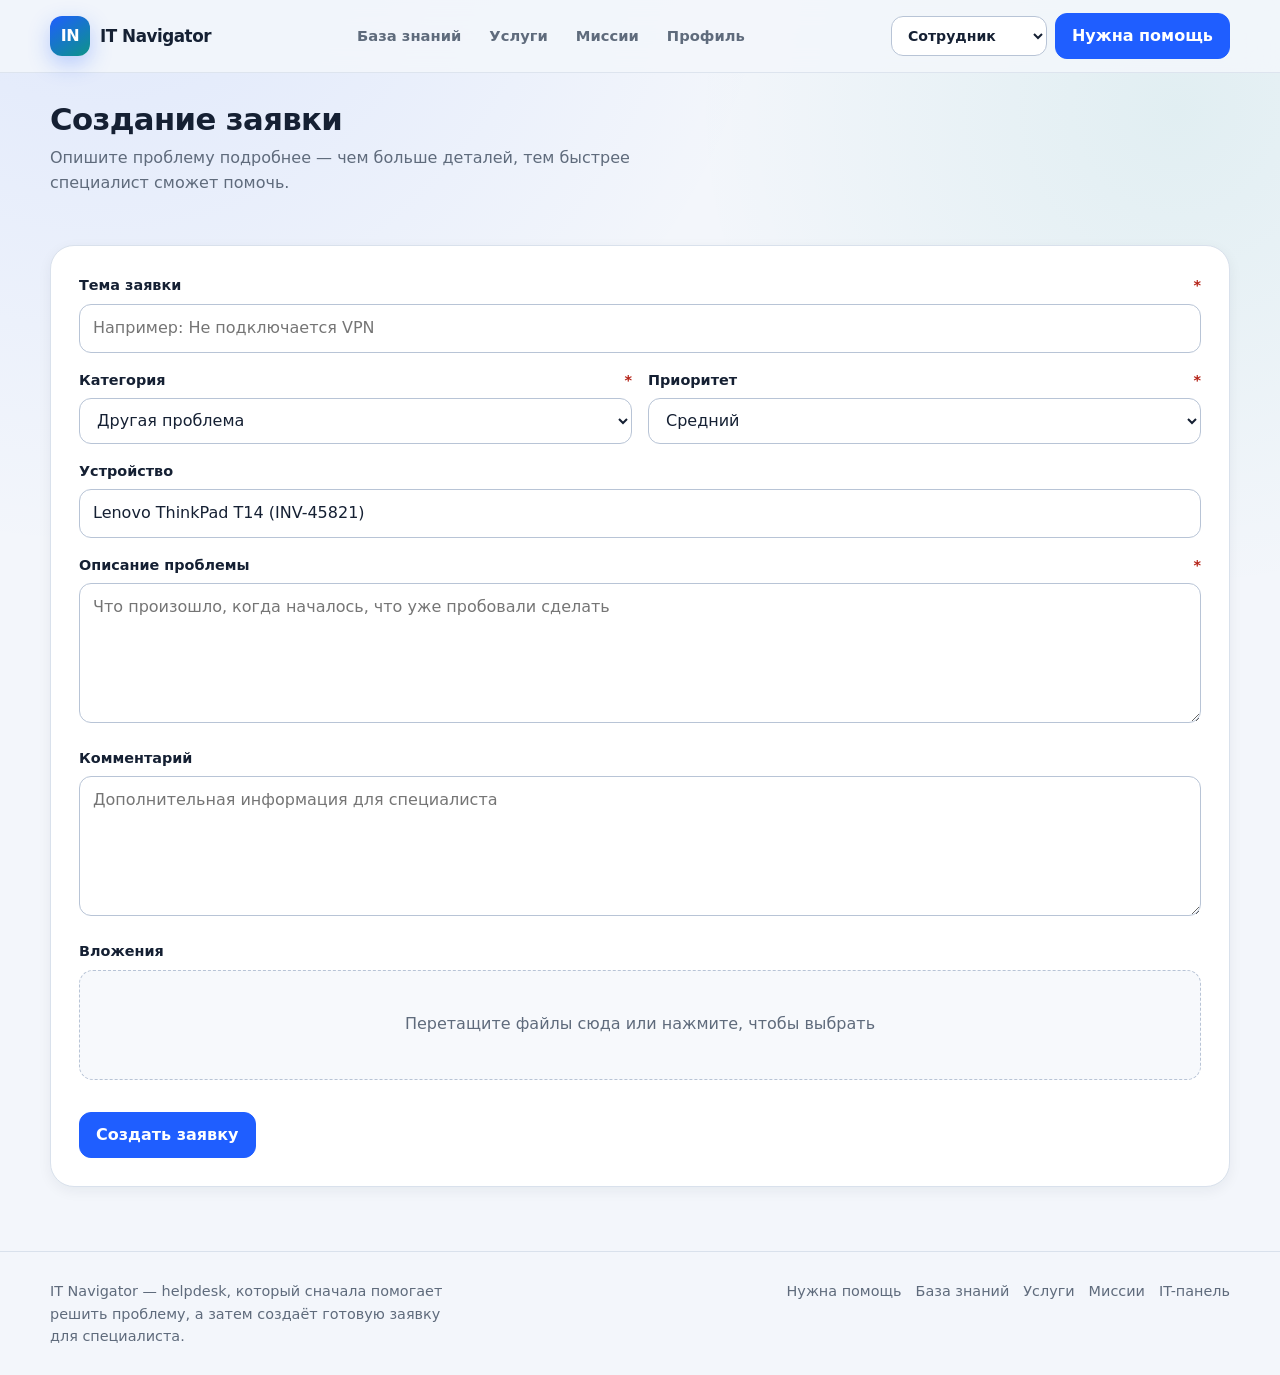
==== pages/create-ticket.html @ 9e01ef2f "add all files" ====
<!DOCTYPE html>
<html lang="ru">
<head>
  <meta charset="UTF-8" />
  <meta name="viewport" content="width=device-width, initial-scale=1.0" />
  <meta name="description" content="Создание заявки в IT-отдел с описанием проблемы, приоритетом и вложениями." />
  <title>Создание заявки — IT Navigator</title>
  <link rel="stylesheet" href="../css/variables.css" />
  <link rel="stylesheet" href="../css/base.css" />
  <link rel="stylesheet" href="../css/components.css" />
  <link rel="stylesheet" href="../css/animations.css" />
  <link rel="stylesheet" href="../css/pages.css" />
</head>
<body class="page-shell" data-page="create-ticket">
  <header class="site-header">
    <div class="container header-inner">
      <a class="brand" href="../index.html" aria-label="IT Navigator — на главную">
        <span class="brand-mark" aria-hidden="true">IN</span>
        <span class="brand-text">IT Navigator</span>
      </a>
      <nav class="nav-desktop" aria-label="Основная навигация">
        <a class="nav-link" data-role-nav="employee it" href="knowledge-base.html">База знаний</a>
        <a class="nav-link" data-role-nav="employee" href="services.html">Услуги</a>
        <a class="nav-link" data-role-nav="employee" href="missions.html">Миссии</a>
        <a class="nav-link" data-role-nav="it" href="tickets.html">Заявки</a>
        <a class="nav-link" data-role-nav="it" href="dashboard.html">IT-панель</a>
        <a class="nav-link" data-role-nav="employee it" href="profile.html">Профиль</a>
      </nav>
      <div class="header-actions">
        <select class="role-switch" id="roleSwitch" aria-label="Роль пользователя">
          <option value="employee">Сотрудник</option>
          <option value="it">IT-отдел</option>
        </select>
        <a class="button button--primary" href="help.html">Нужна помощь</a>
        <button type="button" class="nav-toggle" aria-label="Меню" aria-expanded="false" aria-controls="navMobile">☰</button>
      </div>
    </div>
    <nav class="nav-mobile container" id="navMobile" aria-label="Мобильная навигация">
      <a data-role-nav="employee it" href="knowledge-base.html">База знаний</a>
      <a data-role-nav="employee" href="services.html">Услуги</a>
      <a data-role-nav="employee" href="missions.html">Миссии</a>
      <a data-role-nav="it" href="tickets.html">Заявки</a>
      <a data-role-nav="it" href="dashboard.html">IT-панель</a>
      <a data-role-nav="employee it" href="profile.html">Профиль</a>
    </nav>
  </header>

  <main class="page-main">
    <div class="container">
      <div class="section-heading">
        <div>
          <h1>Создание заявки</h1>
          <p class="section-lead">Опишите проблему подробнее — чем больше деталей, тем быстрее специалист сможет помочь.</p>
        </div>
      </div>

      <div id="draftBanner" class="card card-pad hidden" style="margin-bottom: 20px; border-left: 4px solid var(--primary);">
        <strong>Данные диагностики перенесены в заявку</strong>
        <p data-draft-summary class="text-muted" style="margin-top: 6px;"></p>
      </div>

      <form id="createTicketForm" class="card card-pad" novalidate>
        <div class="form-grid">
          <div class="field field--full">
            <label class="field-label required" for="ticketTitle">Тема заявки</label>
            <input class="control" type="text" id="ticketTitle" name="title" required placeholder="Например: Не подключается VPN" />
          </div>

          <div class="field">
            <label class="field-label required" for="ticketCategory">Категория</label>
            <select class="control" id="ticketCategory" name="category" required>
              <option value="login">Не могу войти</option>
              <option value="network">Интернет или VPN</option>
              <option value="device">Устройство</option>
              <option value="software">Программа</option>
              <option value="access">Доступ</option>
              <option value="install">Установка программы</option>
              <option value="other" selected>Другая проблема</option>
            </select>
          </div>

          <div class="field">
            <label class="field-label required" for="ticketPriority">Приоритет</label>
            <select class="control" id="ticketPriority" name="priority" required>
              <option value="low">Низкий</option>
              <option value="medium" selected>Средний</option>
              <option value="high">Высокий</option>
              <option value="critical">Критический</option>
            </select>
          </div>

          <div class="field field--full">
            <label class="field-label" for="ticketDevice">Устройство</label>
            <input class="control" type="text" id="ticketDevice" name="device" placeholder="Например: Lenovo ThinkPad T14 (INV-45821)" />
          </div>

          <div class="field field--full">
            <label class="field-label required" for="ticketDescription">Описание проблемы</label>
            <textarea class="control" id="ticketDescription" name="description" required placeholder="Что произошло, когда началось, что уже пробовали сделать"></textarea>
          </div>

          <div class="field field--full">
            <label class="field-label" for="ticketComment">Комментарий</label>
            <textarea class="control" id="ticketComment" name="comment" placeholder="Дополнительная информация для специалиста"></textarea>
          </div>

          <div id="serviceFields" class="field field--full hidden"></div>

          <div class="field field--full">
            <label class="field-label" for="ticketAttachments">Вложения</label>
            <div class="file-box">
              <span>Перетащите файлы сюда или нажмите, чтобы выбрать</span>
              <input type="file" id="ticketAttachments" name="attachments" multiple />
            </div>
            <div id="fileList" class="file-list"></div>
          </div>
        </div>

        <button type="submit" class="button button--primary" style="margin-top: 22px;">Создать заявку</button>
      </form>
    </div>
  </main>

  <footer class="site-footer">
    <div class="container footer-inner">
      <p style="max-width: 420px;">IT Navigator — helpdesk, который сначала помогает решить проблему, а затем создаёт готовую заявку для специалиста.</p>
      <nav class="footer-links" aria-label="Ссылки в подвале">
        <a href="help.html">Нужна помощь</a>
        <a href="knowledge-base.html">База знаний</a>
        <a href="services.html">Услуги</a>
        <a href="missions.html">Миссии</a>
        <a href="dashboard.html">IT-панель</a>
      </nav>
    </div>
  </footer>

  <div class="toast-region" id="toastRegion" aria-live="polite" aria-atomic="true"></div>

  <script src="../js/data.js"></script>
  <script src="../js/navigation.js"></script>
  <script src="../js/tickets.js"></script>
  <script src="../js/profile.js"></script>
  <script src="../js/diagnostics.js"></script>
  <script src="../js/missions.js"></script>
  <script src="../js/app.js"></script>
</body>
</html>
---- css/variables.css ----
/* ================================================================
   IT Navigator — дизайн-токены
   ================================================================ */
:root {
  color-scheme: light;

  --bg: #f3f6fb;
  --bg-elevated: #eef3fa;
  --surface: #ffffff;
  --surface-soft: #f7f9fc;
  --surface-accent: #e8f0ff;
  --surface-teal: #e7f7f5;

  --text: #152033;
  --text-muted: #5f6b7c;
  --text-inverse: #ffffff;

  --border: #d9e1ec;
  --border-strong: #b8c4d6;

  --primary: #1f5eff;
  --primary-hover: #1648d4;
  --primary-soft: #e8efff;
  --teal: #0d9488;
  --teal-hover: #0b7f75;
  --teal-soft: #e6f7f5;
  --graphite: #2b3648;

  --success: #0f7a4c;
  --success-soft: #e6f7ef;
  --warning: #a35c00;
  --warning-soft: #fff4de;
  --danger: #b42318;
  --danger-soft: #fdecea;
  --info: #175cd3;
  --info-soft: #eaf2ff;

  --shadow-sm: 0 4px 14px rgba(21, 32, 51, 0.06);
  --shadow-md: 0 16px 40px rgba(21, 32, 51, 0.1);
  --shadow-lg: 0 28px 70px rgba(21, 32, 51, 0.14);

  --radius-sm: 10px;
  --radius-md: 16px;
  --radius-lg: 24px;
  --radius-xl: 32px;

  --container: 1180px;
  --header-h: 72px;
  --transition: 180ms ease;
  --font: "Segoe UI", "IBM Plex Sans", ui-sans-serif, system-ui, sans-serif;
  --font-display: "Segoe UI Semibold", "IBM Plex Sans", ui-sans-serif, system-ui, sans-serif;
}
---- css/base.css ----
/* ================================================================
   Базовые стили и типографика
   ================================================================ */
*,
*::before,
*::after {
  box-sizing: border-box;
}

html {
  scroll-behavior: smooth;
}

body {
  margin: 0;
  min-width: 320px;
  min-height: 100vh;
  font-family: var(--font);
  color: var(--text);
  background:
    radial-gradient(circle at 8% -10%, rgba(31, 94, 255, 0.1), transparent 36%),
    radial-gradient(circle at 92% 8%, rgba(13, 148, 136, 0.08), transparent 28%),
    var(--bg);
  line-height: 1.55;
}

img,
svg {
  display: block;
  max-width: 100%;
}

a {
  color: inherit;
  text-decoration: none;
}

button,
input,
select,
textarea {
  font: inherit;
}

button,
select {
  cursor: pointer;
}

button:focus-visible,
input:focus-visible,
select:focus-visible,
textarea:focus-visible,
a:focus-visible,
[tabindex]:focus-visible {
  outline: 3px solid rgba(31, 94, 255, 0.28);
  outline-offset: 2px;
}

h1, h2, h3, h4 {
  margin: 0;
  font-family: var(--font-display);
  line-height: 1.2;
  letter-spacing: -0.02em;
}

p {
  margin: 0;
}

ul, ol {
  margin: 0;
  padding: 0;
}

.container {
  width: min(calc(100% - 32px), var(--container));
  margin-inline: auto;
}

.sr-only {
  position: absolute;
  width: 1px;
  height: 1px;
  padding: 0;
  margin: -1px;
  overflow: hidden;
  clip: rect(0, 0, 0, 0);
  white-space: nowrap;
  border: 0;
}

.hidden {
  display: none !important;
}

.page-shell {
  display: flex;
  flex-direction: column;
  min-height: 100vh;
}

.page-main {
  flex: 1;
  padding: 28px 0 64px;
}

.page-main--landing {
  padding-top: 0;
}

.text-muted {
  color: var(--text-muted);
}

.text-center {
  text-align: center;
}

.stack-sm > * + * { margin-top: 8px; }
.stack-md > * + * { margin-top: 16px; }
.stack-lg > * + * { margin-top: 28px; }

@media (max-width: 720px) {
  .container {
    width: min(calc(100% - 20px), var(--container));
  }

  .page-main {
    padding: 20px 0 48px;
  }
}
---- css/components.css ----
/* ================================================================
   Переиспользуемые компоненты
   ================================================================ */

/* --- Header / Nav --- */
.site-header {
  position: sticky;
  top: 0;
  z-index: 40;
  border-bottom: 1px solid color-mix(in srgb, var(--border) 85%, transparent);
  background: color-mix(in srgb, var(--bg) 88%, transparent);
  backdrop-filter: blur(14px);
}

.header-inner {
  display: flex;
  align-items: center;
  justify-content: space-between;
  gap: 16px;
  min-height: var(--header-h);
}

.brand {
  display: inline-flex;
  align-items: center;
  gap: 10px;
  font-weight: 800;
  letter-spacing: -0.03em;
}

.brand-mark {
  display: grid;
  place-items: center;
  width: 40px;
  height: 40px;
  border-radius: 12px;
  color: #fff;
  background: linear-gradient(145deg, #1f5eff, #0d9488);
  box-shadow: 0 8px 22px rgba(31, 94, 255, 0.28);
}

.brand-text {
  font-size: 1.05rem;
}

.nav-desktop {
  display: flex;
  align-items: center;
  gap: 4px;
}

.nav-link {
  padding: 8px 12px;
  border-radius: 10px;
  color: var(--text-muted);
  font-weight: 650;
  font-size: 0.92rem;
  transition: background var(--transition), color var(--transition);
}

.nav-link:hover,
.nav-link.is-active {
  color: var(--primary);
  background: var(--primary-soft);
}

.header-actions {
  display: flex;
  align-items: center;
  gap: 8px;
}

.role-switch {
  min-height: 40px;
  padding: 8px 34px 8px 12px;
  border: 1px solid var(--border-strong);
  border-radius: 12px;
  color: var(--text);
  background: var(--surface);
  font-size: 0.88rem;
  font-weight: 700;
}

.nav-toggle {
  display: none;
  width: 42px;
  height: 42px;
  border: 1px solid var(--border);
  border-radius: 12px;
  background: var(--surface);
}

.nav-mobile {
  display: none;
  padding: 0 0 14px;
}

.nav-mobile.is-open {
  display: grid;
  gap: 4px;
}

.nav-mobile a {
  padding: 10px 12px;
  border-radius: 10px;
  color: var(--text-muted);
  font-weight: 650;
}

.nav-mobile a:hover,
.nav-mobile a.is-active {
  color: var(--primary);
  background: var(--primary-soft);
}

/* --- Buttons --- */
.button {
  display: inline-flex;
  align-items: center;
  justify-content: center;
  gap: 8px;
  min-height: 44px;
  padding: 10px 16px;
  border: 1px solid transparent;
  border-radius: 12px;
  font-weight: 700;
  color: var(--text);
  background: var(--surface);
  transition: transform var(--transition), background var(--transition), border-color var(--transition), box-shadow var(--transition);
}

.button:hover { transform: translateY(-1px); }
.button:active { transform: translateY(0); }
.button:disabled {
  opacity: 0.6;
  cursor: not-allowed;
  transform: none;
}

.button--primary {
  color: #fff;
  background: var(--primary);
  border-color: var(--primary);
}

.button--primary:hover {
  background: var(--primary-hover);
  border-color: var(--primary-hover);
}

.button--teal {
  color: #fff;
  background: var(--teal);
  border-color: var(--teal);
}

.button--teal:hover {
  background: var(--teal-hover);
}

.button--secondary {
  border-color: var(--border-strong);
  background: var(--surface);
}

.button--ghost {
  background: transparent;
  border-color: transparent;
  color: var(--text-muted);
}

.button--danger {
  color: var(--danger);
  background: var(--danger-soft);
}

.button--small {
  min-height: 36px;
  padding: 7px 12px;
  font-size: 0.875rem;
  border-radius: 10px;
}

.button--block { width: 100%; }

/* --- Cards --- */
.card {
  background: var(--surface);
  border: 1px solid var(--border);
  border-radius: var(--radius-lg);
  box-shadow: var(--shadow-sm);
}

.card--hover {
  transition: transform var(--transition), box-shadow var(--transition), border-color var(--transition);
}

.card--hover:hover {
  transform: translateY(-3px);
  box-shadow: var(--shadow-md);
  border-color: color-mix(in srgb, var(--primary) 35%, var(--border));
}

.card-pad { padding: clamp(18px, 3vw, 28px); }

/* --- Badges --- */
.badge {
  display: inline-flex;
  align-items: center;
  gap: 6px;
  width: fit-content;
  min-height: 28px;
  padding: 4px 10px;
  border-radius: 999px;
  font-size: 0.78rem;
  font-weight: 750;
  white-space: nowrap;
}

.badge--new,
.badge--accepted { color: var(--info); background: var(--info-soft); }
.badge--assigned { color: var(--primary); background: var(--primary-soft); }
.badge--progress,
.badge--diagnostics { color: var(--warning); background: var(--warning-soft); }
.badge--waiting { color: #854d0e; background: #fef3c7; }
.badge--resolved,
.badge--done { color: var(--success); background: var(--success-soft); }
.badge--low { color: var(--info); background: var(--info-soft); }
.badge--medium { color: var(--warning); background: var(--warning-soft); }
.badge--high { color: #854d0e; background: #fef3c7; }
.badge--critical { color: var(--danger); background: var(--danger-soft); }
.badge--teal { color: var(--teal); background: var(--teal-soft); }

/* --- Forms --- */
.field { min-width: 0; }

.field-label {
  display: flex;
  justify-content: space-between;
  gap: 10px;
  margin-bottom: 7px;
  font-size: 0.9rem;
  font-weight: 700;
}

.required::after {
  content: " *";
  color: var(--danger);
}

.field-hint {
  color: var(--text-muted);
  font-size: 0.78rem;
  font-weight: 500;
}

.control {
  width: 100%;
  min-height: 46px;
  padding: 11px 13px;
  border: 1px solid var(--border-strong);
  border-radius: 12px;
  color: var(--text);
  background: var(--surface);
  transition: border-color var(--transition), box-shadow var(--transition);
}

.control:hover {
  border-color: color-mix(in srgb, var(--primary) 45%, var(--border-strong));
}

.control:focus {
  border-color: var(--primary);
  box-shadow: 0 0 0 4px rgba(31, 94, 255, 0.12);
  outline: none;
}

textarea.control {
  min-height: 140px;
  resize: vertical;
}

.control.is-invalid {
  border-color: var(--danger);
  box-shadow: 0 0 0 4px color-mix(in srgb, var(--danger-soft) 70%, transparent);
}

.error-message {
  min-height: 18px;
  margin-top: 5px;
  color: var(--danger);
  font-size: 0.79rem;
}

.form-grid {
  display: grid;
  grid-template-columns: repeat(2, minmax(0, 1fr));
  gap: 16px;
}

.field--full { grid-column: 1 / -1; }

.checkbox-row {
  display: flex;
  align-items: flex-start;
  gap: 10px;
  color: var(--text-muted);
  font-size: 0.9rem;
}

.checkbox-row input {
  width: 18px;
  height: 18px;
  margin-top: 2px;
  accent-color: var(--primary);
}

.file-box {
  position: relative;
  display: grid;
  place-items: center;
  min-height: 110px;
  padding: 18px;
  border: 1.5px dashed var(--border-strong);
  border-radius: 14px;
  text-align: center;
  color: var(--text-muted);
  background: var(--surface-soft);
}

.file-box input {
  position: absolute;
  inset: 0;
  opacity: 0;
  cursor: pointer;
}

.file-list {
  display: grid;
  gap: 8px;
  margin-top: 10px;
}

.file-item {
  display: flex;
  justify-content: space-between;
  gap: 12px;
  padding: 9px 11px;
  border-radius: 10px;
  background: var(--surface-soft);
  color: var(--text-muted);
  font-size: 0.84rem;
}

/* --- Progress / Route --- */
.route-progress {
  display: grid;
  grid-template-columns: repeat(4, minmax(0, 1fr));
  gap: 8px;
  margin-bottom: 24px;
}

.route-step {
  position: relative;
  padding: 12px 14px;
  border-radius: 14px;
  background: var(--surface);
  border: 1px solid var(--border);
  color: var(--text-muted);
  font-size: 0.82rem;
  font-weight: 700;
}

.route-step.is-done {
  color: var(--success);
  background: var(--success-soft);
  border-color: transparent;
}

.route-step.is-current,
.route-step.is-active {
  color: var(--primary);
  background: var(--primary-soft);
  border-color: color-mix(in srgb, var(--primary) 35%, var(--border));
}

.progress-bar {
  height: 8px;
  border-radius: 999px;
  background: var(--border);
  overflow: hidden;
}

.progress-bar > span {
  display: block;
  height: 100%;
  border-radius: inherit;
  background: linear-gradient(90deg, var(--primary), var(--teal));
  transition: width 320ms ease;
}

/* --- Tables / lists --- */
.toolbar {
  display: grid;
  grid-template-columns: minmax(200px, 1fr) repeat(3, minmax(140px, 0.4fr));
  gap: 12px;
  margin-bottom: 16px;
}

.table-wrap { overflow-x: auto; }

table {
  width: 100%;
  border-collapse: collapse;
  min-width: 760px;
}

th, td {
  padding: 13px 14px;
  border-bottom: 1px solid var(--border);
  text-align: left;
  vertical-align: middle;
}

th {
  color: var(--text-muted);
  background: var(--surface-soft);
  font-size: 0.75rem;
  text-transform: uppercase;
  letter-spacing: 0.05em;
}

td { font-size: 0.9rem; }

tbody tr:hover { background: var(--surface-soft); }

.ticket-id {
  font-family: ui-monospace, SFMono-Regular, Menlo, Consolas, monospace;
  color: var(--primary);
  font-weight: 800;
  font-size: 0.82rem;
}

/* --- Stats --- */
.stats-grid {
  display: grid;
  grid-template-columns: repeat(auto-fit, minmax(150px, 1fr));
  gap: 12px;
  margin-bottom: 20px;
}

.stat-card {
  padding: 16px 18px;
}

.stat-card span {
  color: var(--text-muted);
  font-size: 0.84rem;
}

.stat-card strong {
  display: block;
  margin-top: 4px;
  font-size: 1.7rem;
  line-height: 1.1;
}

/* --- Empty / toast / modal --- */
.empty-state {
  padding: 48px 24px;
  text-align: center;
}

.empty-state h3 { margin-bottom: 8px; }
.empty-state p {
  max-width: 460px;
  margin: 0 auto 18px;
  color: var(--text-muted);
}

.toast-region {
  position: fixed;
  right: 20px;
  bottom: 20px;
  z-index: 80;
  display: grid;
  gap: 10px;
  width: min(380px, calc(100% - 40px));
}

.toast {
  display: flex;
  gap: 10px;
  padding: 14px 16px;
  border: 1px solid var(--border);
  border-radius: 14px;
  background: var(--surface);
  box-shadow: var(--shadow-md);
}

.toast--success { border-left: 4px solid var(--success); }
.toast--error { border-left: 4px solid var(--danger); }
.toast--info { border-left: 4px solid var(--primary); }

.site-footer {
  border-top: 1px solid var(--border);
  padding: 28px 0;
  color: var(--text-muted);
  font-size: 0.9rem;
}

.footer-inner {
  display: flex;
  flex-wrap: wrap;
  justify-content: space-between;
  gap: 16px;
}

.footer-links {
  display: flex;
  flex-wrap: wrap;
  gap: 14px;
}

.section-heading {
  display: flex;
  align-items: flex-start;
  justify-content: space-between;
  gap: 20px;
  margin-bottom: 22px;
}

.section-heading h1,
.section-heading h2 {
  font-size: clamp(1.45rem, 2.4vw, 2rem);
}

.section-heading p {
  max-width: 640px;
  margin-top: 8px;
  color: var(--text-muted);
}

.icon-tile {
  display: grid;
  place-items: center;
  width: 44px;
  height: 44px;
  border-radius: 12px;
  background: var(--primary-soft);
  color: var(--primary);
  font-size: 1.2rem;
}

.icon-tile--teal {
  background: var(--teal-soft);
  color: var(--teal);
}

@media (max-width: 960px) {
  .nav-desktop { display: none; }
  .nav-toggle { display: inline-grid; place-items: center; }
  .form-grid { grid-template-columns: 1fr; }
  .toolbar { grid-template-columns: 1fr 1fr; }
  .route-progress { grid-template-columns: 1fr 1fr; }
}

@media (max-width: 640px) {
  .brand-text { display: none; }
  .toolbar { grid-template-columns: 1fr; }
  .role-switch {
    max-width: 120px;
    font-size: 0.78rem;
  }
}
---- css/animations.css ----
/* ================================================================
   Анимации (уважаем prefers-reduced-motion)
   ================================================================ */

@keyframes fade-up {
  from { opacity: 0; transform: translateY(14px); }
  to { opacity: 1; transform: translateY(0); }
}

@keyframes fade-in {
  from { opacity: 0; }
  to { opacity: 1; }
}

@keyframes toast-in {
  from { opacity: 0; transform: translateY(12px); }
  to { opacity: 1; transform: translateY(0); }
}

@keyframes pulse-soft {
  0%, 100% { box-shadow: 0 0 0 0 rgba(31, 94, 255, 0.18); }
  50% { box-shadow: 0 0 0 8px rgba(31, 94, 255, 0); }
}

@keyframes shimmer {
  0% { background-position: 200% 0; }
  100% { background-position: -200% 0; }
}

.reveal {
  animation: fade-up 480ms ease both;
}

.reveal-delay-1 { animation-delay: 80ms; }
.reveal-delay-2 { animation-delay: 160ms; }
.reveal-delay-3 { animation-delay: 240ms; }

.step-panel {
  animation: fade-up 280ms ease both;
}

.toast {
  animation: toast-in 240ms ease both;
}

.pulse-hint {
  animation: pulse-soft 2.2s ease infinite;
}

.is-loading {
  position: relative;
  color: transparent !important;
  pointer-events: none;
}

.is-loading::after {
  content: "";
  position: absolute;
  inset: 0;
  border-radius: inherit;
  background: linear-gradient(90deg, var(--border), var(--surface), var(--border));
  background-size: 200% 100%;
  animation: shimmer 1.2s linear infinite;
}

.faq-answer {
  max-height: 0;
  overflow: hidden;
  opacity: 0;
  visibility: hidden;
  transition: max-height 260ms ease, opacity 180ms ease, visibility 0s linear 260ms;
}

.faq-answer > div {
  overflow: hidden;
}

.faq-item.is-open .faq-answer {
  max-height: 260px;
  opacity: 1;
  visibility: visible;
  transition: max-height 260ms ease, opacity 180ms ease;
}

@media (prefers-reduced-motion: reduce) {
  *,
  *::before,
  *::after {
    scroll-behavior: auto !important;
    animation-duration: 0.01ms !important;
    animation-iteration-count: 1 !important;
    transition-duration: 0.01ms !important;
  }
}
---- css/pages.css ----
/* ================================================================
   Стили страниц
   ================================================================ */

/* --- Landing --- */
.hero {
  display: block;
  padding: 36px 0 28px;
}

.hero-copy,
.hero-visual {
  padding: clamp(24px, 4vw, 42px);
}

.hero-copy {
  position: relative;
  min-height: 520px;
  padding-right: min(44vw, 470px);
  overflow: hidden;
}

.hero-eyebrow {
  display: inline-flex;
  align-items: center;
  gap: 8px;
  margin-bottom: 14px;
  padding: 6px 12px;
  border-radius: 999px;
  background: var(--teal-soft);
  color: var(--teal);
  font-size: 0.82rem;
  font-weight: 750;
}

.hero-copy h1 {
  max-width: 620px;
  font-size: clamp(2rem, 3.5vw, 3rem);
  letter-spacing: -0.045em;
}

.hero-copy .lead {
  max-width: 560px;
  margin-top: 16px;
  color: var(--text-muted);
  font-size: 1rem;
}

.hero-cta {
  display: flex;
  flex-wrap: wrap;
  gap: 10px;
  margin-top: 26px;
}

.hero-points {
  display: flex;
  flex-wrap: wrap;
  gap: 12px 18px;
  margin-top: 24px;
  color: var(--text-muted);
  font-size: 0.92rem;
}

.hero-point {
  display: inline-flex;
  align-items: center;
  gap: 8px;
}

.hero-point::before {
  content: "";
  width: 8px;
  height: 8px;
  border-radius: 50%;
  background: var(--teal);
  box-shadow: 0 0 0 4px var(--teal-soft);
}

.hero-visual {
  position: absolute;
  right: 28px;
  bottom: 28px;
  width: min(39%, 390px);
  display: flex;
  flex-direction: column;
  justify-content: flex-start;
  gap: 18px;
  min-height: 0;
  margin: 0;
  padding: 28px 32px;
  color: #fff;
  background:
    linear-gradient(155deg, rgba(31, 94, 255, 0.95), rgba(13, 148, 136, 0.88)),
    var(--primary);
  border: none;
  position: relative;
  overflow: hidden;
}

.hero-visual::after {
  content: "";
  position: absolute;
  width: 220px;
  height: 220px;
  right: -80px;
  bottom: -100px;
  border: 26px solid rgba(255, 255, 255, 0.12);
  border-radius: 50%;
}

.route-demo {
  display: grid;
  gap: 8px;
  margin-top: 16px;
}

.route-demo-item {
  display: flex;
  align-items: center;
  gap: 10px;
  padding: 9px 12px;
  border-radius: 12px;
  background: rgba(255, 255, 255, 0.14);
  font-size: 0.84rem;
}

.landing-section {
  padding: 42px 0;
}

.landing-section h2 {
  font-size: clamp(1.5rem, 2.5vw, 2.1rem);
  margin-bottom: 10px;
}

.section-lead {
  max-width: 62ch;
  color: var(--text-muted);
  margin-bottom: 28px;
}

.feature-grid,
.pricing-grid,
.faq-list,
.map-grid,
.metrics-grid {
  display: grid;
  gap: 16px;
}

.feature-grid {
  grid-template-columns: repeat(3, minmax(0, 1fr));
}

.feature-card h3 {
  margin: 14px 0 8px;
  font-size: 1.05rem;
}

.feature-card p {
  color: var(--text-muted);
  font-size: 0.92rem;
}

.problem-grid {
  display: grid;
  grid-template-columns: 1fr 1fr;
  gap: 16px;
}

.problem-card {
  padding: 22px;
}

.problem-card h3 {
  margin-bottom: 10px;
}

.problem-card ul {
  padding-left: 18px;
  color: var(--text-muted);
}

.problem-card li + li { margin-top: 6px; }

.steps-row {
  display: grid;
  grid-template-columns: repeat(4, minmax(0, 1fr));
  gap: 14px;
}

.step-card {
  padding: 20px;
  position: relative;
}

.step-num {
  display: inline-grid;
  place-items: center;
  width: 32px;
  height: 32px;
  margin-bottom: 12px;
  border-radius: 10px;
  background: var(--primary-soft);
  color: var(--primary);
  font-weight: 800;
  font-size: 0.85rem;
}

.map-grid {
  grid-template-columns: repeat(3, minmax(0, 1fr));
}

.map-zone {
  padding: 20px;
  min-height: 140px;
}

.map-zone h3 {
  margin: 10px 0 6px;
  font-size: 1rem;
}

.map-zone p {
  color: var(--text-muted);
  font-size: 0.9rem;
}

.metrics-grid {
  grid-template-columns: repeat(4, minmax(0, 1fr));
}

.metric-card {
  padding: 22px;
  text-align: center;
}

.metric-card strong {
  display: block;
  font-size: 2rem;
  color: var(--primary);
  margin-bottom: 6px;
}

.metric-card span {
  color: var(--text-muted);
  font-size: 0.9rem;
}

.pricing-grid {
  grid-template-columns: repeat(3, minmax(0, 1fr));
}

.price-card {
  padding: 24px;
}

.price-card.is-featured {
  border-color: color-mix(in srgb, var(--primary) 45%, var(--border));
  box-shadow: var(--shadow-md);
}

.price-card .price {
  margin: 12px 0 16px;
  font-size: 2rem;
  font-weight: 800;
}

.price-card ul {
  list-style: none;
  color: var(--text-muted);
  font-size: 0.92rem;
}

.price-card li {
  padding: 7px 0;
  border-bottom: 1px solid var(--border);
}

.faq-item {
  padding: 0;
  overflow: hidden;
}

.faq-question {
  width: 100%;
  display: flex;
  justify-content: space-between;
  align-items: center;
  gap: 12px;
  padding: 16px 18px;
  border: 0;
  background: transparent;
  text-align: left;
  font-weight: 700;
  color: var(--text);
}

.faq-answer > div {
  padding: 0 18px 16px;
  color: var(--text-muted);
}

.cta-banner {
  display: grid;
  grid-template-columns: 1.4fr 0.6fr;
  gap: 18px;
  align-items: center;
  padding: clamp(24px, 4vw, 40px);
  color: #fff;
  background: linear-gradient(135deg, #1f5eff, #0d9488);
  border: none;
}

.cta-banner p {
  margin-top: 8px;
  opacity: 0.9;
}

/* --- App pages shared --- */
.app-layout {
  display: grid;
  grid-template-columns: 240px minmax(0, 1fr);
  gap: 20px;
  align-items: start;
}

.side-nav {
  position: sticky;
  top: calc(var(--header-h) + 16px);
  padding: 14px;
}

.side-nav a {
  display: flex;
  align-items: center;
  gap: 10px;
  padding: 10px 12px;
  border-radius: 10px;
  color: var(--text-muted);
  font-weight: 650;
  font-size: 0.92rem;
}

.side-nav a:hover,
.side-nav a.is-active {
  color: var(--primary);
  background: var(--primary-soft);
}

.category-grid {
  display: grid;
  grid-template-columns: repeat(auto-fill, minmax(180px, 1fr));
  gap: 14px;
}

.category-card {
  display: flex;
  flex-direction: column;
  gap: 12px;
  padding: 18px;
  text-align: left;
  border: 1px solid var(--border);
  border-radius: var(--radius-md);
  background: var(--surface);
  box-shadow: var(--shadow-sm);
  transition: transform var(--transition), border-color var(--transition), box-shadow var(--transition);
}

.category-card:hover {
  transform: translateY(-2px);
  border-color: color-mix(in srgb, var(--primary) 40%, var(--border));
  box-shadow: var(--shadow-md);
}

.diag-actions {
  display: flex;
  flex-wrap: wrap;
  gap: 10px;
  margin-top: 22px;
}

.check-list {
  display: grid;
  gap: 10px;
  margin: 16px 0;
}

.check-item {
  display: flex;
  gap: 10px;
  padding: 12px 14px;
  border-radius: 12px;
  background: var(--surface-soft);
  border: 1px solid var(--border);
}

.article-grid,
.service-grid,
.mission-grid {
  display: grid;
  grid-template-columns: repeat(auto-fill, minmax(260px, 1fr));
  gap: 14px;
}

.article-card,
.service-card,
.mission-card {
  padding: 18px;
  display: flex;
  flex-direction: column;
  gap: 10px;
  height: 100%;
}

.article-card p,
.service-card p,
.mission-card p {
  color: var(--text-muted);
  font-size: 0.9rem;
  flex: 1;
}

.profile-grid {
  display: grid;
  grid-template-columns: 1.1fr 0.9fr;
  gap: 16px;
}

.skill-list,
.device-list,
.history-list {
  display: grid;
  gap: 10px;
  margin-top: 12px;
}

.skill-row,
.device-row,
.history-item {
  padding: 12px 14px;
  border-radius: 12px;
  background: var(--surface-soft);
  border: 1px solid var(--border);
}

.skill-row {
  display: grid;
  gap: 8px;
}

.rating-row {
  display: flex;
  gap: 8px;
  margin-top: 12px;
}

.detail-grid {
  display: grid;
  grid-template-columns: repeat(2, minmax(0, 1fr));
  gap: 12px;
}

.detail-item {
  padding: 12px;
  border-radius: 12px;
  background: var(--surface-soft);
}

.detail-item span {
  display: block;
  margin-bottom: 4px;
  color: var(--text-muted);
  font-size: 0.78rem;
}

.detail-item--full { grid-column: 1 / -1; }

.timeline {
  display: grid;
  gap: 12px;
  margin-top: 12px;
}

.timeline-item {
  position: relative;
  padding-left: 18px;
  border-left: 2px solid var(--border);
}

.timeline-item::before {
  content: "";
  position: absolute;
  left: -5px;
  top: 4px;
  width: 8px;
  height: 8px;
  border-radius: 50%;
  background: var(--primary);
}

@media (max-width: 960px) {
  .hero,
  .problem-grid,
  .feature-grid,
  .steps-row,
  .map-grid,
  .metrics-grid,
  .pricing-grid,
  .cta-banner,
  .app-layout,
  .profile-grid {
    grid-template-columns: 1fr;
  }

  .hero-copy {
    min-height: 0;
    padding-right: clamp(24px, 4vw, 42px);
  }

  .hero-visual {
    position: relative;
    right: auto;
    bottom: auto;
    width: 100%;
    margin-top: 0;
  }

  .side-nav {
    position: static;
    display: grid;
    grid-template-columns: repeat(auto-fit, minmax(140px, 1fr));
  }
}

@media (max-width: 640px) {
  .hero-cta .button { width: 100%; }
  .detail-grid { grid-template-columns: 1fr; }
  .diag-actions .button { width: 100%; }
}
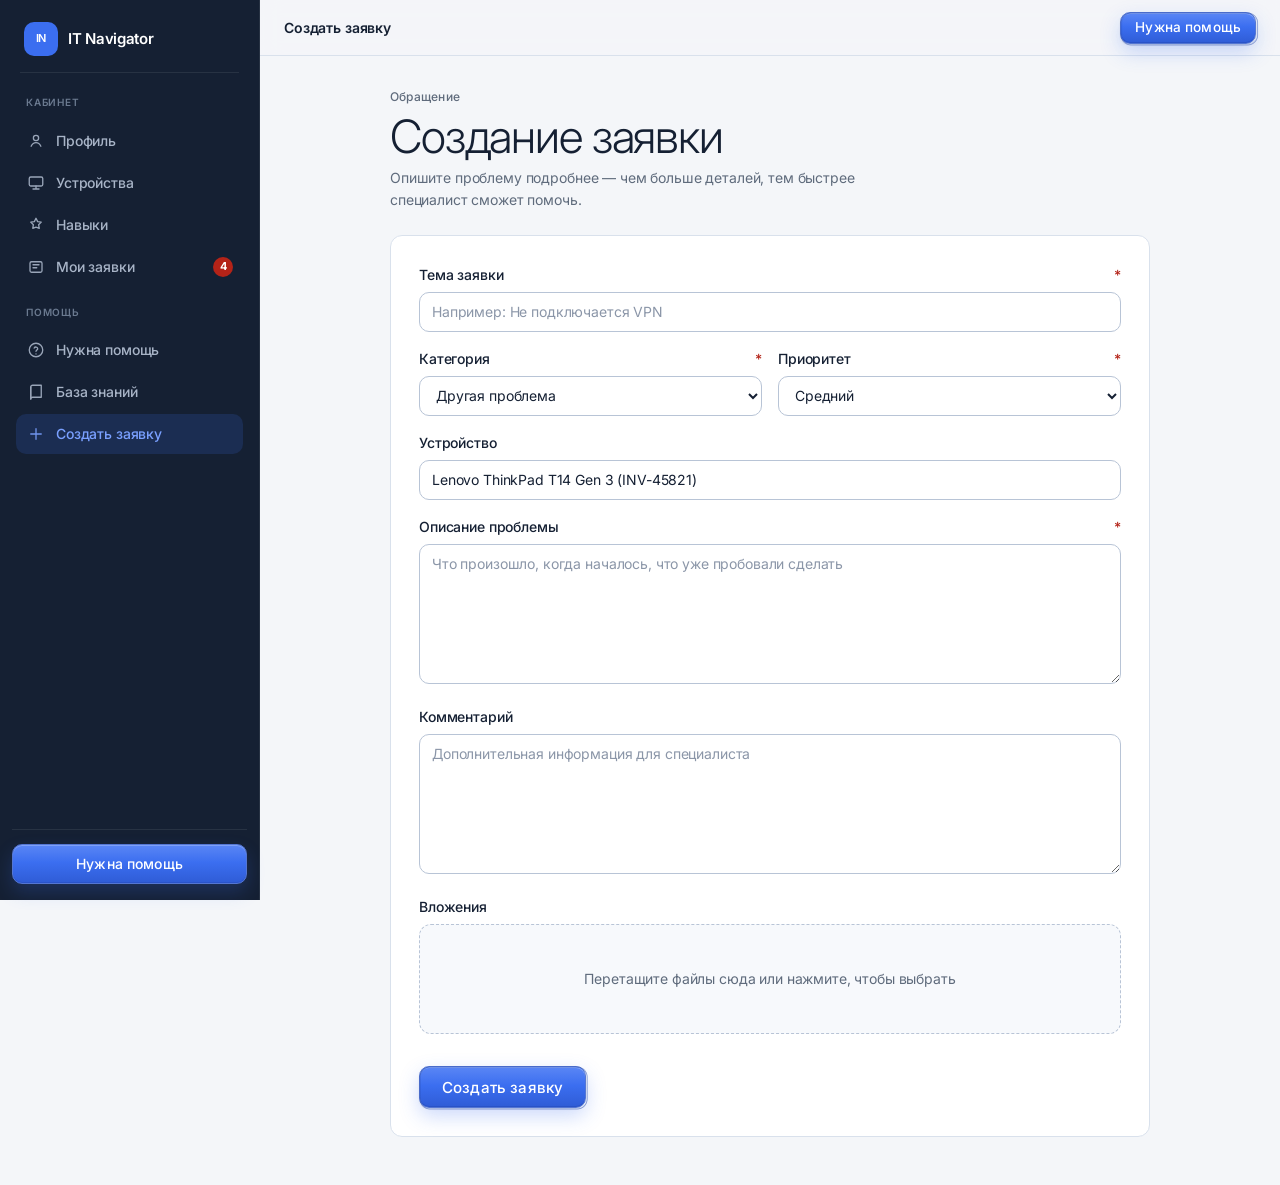
==== commit abc99e12: "Initial commit" ====
--- a/pages/create-ticket.html
+++ b/pages/create-ticket.html
@@ -1,147 +1,136 @@
-<!DOCTYPE html>
-<html lang="ru">
-<head>
-  <meta charset="UTF-8" />
-  <meta name="viewport" content="width=device-width, initial-scale=1.0" />
-  <meta name="description" content="Создание заявки в IT-отдел с описанием проблемы, приоритетом и вложениями." />
-  <title>Создание заявки — IT Navigator</title>
-  <link rel="stylesheet" href="../css/variables.css" />
-  <link rel="stylesheet" href="../css/base.css" />
-  <link rel="stylesheet" href="../css/components.css" />
-  <link rel="stylesheet" href="../css/animations.css" />
-  <link rel="stylesheet" href="../css/pages.css" />
-</head>
-<body class="page-shell" data-page="create-ticket">
-  <header class="site-header">
-    <div class="container header-inner">
-      <a class="brand" href="../index.html" aria-label="IT Navigator — на главную">
-        <span class="brand-mark" aria-hidden="true">IN</span>
-        <span class="brand-text">IT Navigator</span>
-      </a>
-      <nav class="nav-desktop" aria-label="Основная навигация">
-        <a class="nav-link" data-role-nav="employee it" href="knowledge-base.html">База знаний</a>
-        <a class="nav-link" data-role-nav="employee" href="services.html">Услуги</a>
-        <a class="nav-link" data-role-nav="employee" href="missions.html">Миссии</a>
-        <a class="nav-link" data-role-nav="it" href="tickets.html">Заявки</a>
-        <a class="nav-link" data-role-nav="it" href="dashboard.html">IT-панель</a>
-        <a class="nav-link" data-role-nav="employee it" href="profile.html">Профиль</a>
-      </nav>
-      <div class="header-actions">
-        <select class="role-switch" id="roleSwitch" aria-label="Роль пользователя">
-          <option value="employee">Сотрудник</option>
-          <option value="it">IT-отдел</option>
-        </select>
-        <a class="button button--primary" href="help.html">Нужна помощь</a>
-        <button type="button" class="nav-toggle" aria-label="Меню" aria-expanded="false" aria-controls="navMobile">☰</button>
-      </div>
-    </div>
-    <nav class="nav-mobile container" id="navMobile" aria-label="Мобильная навигация">
-      <a data-role-nav="employee it" href="knowledge-base.html">База знаний</a>
-      <a data-role-nav="employee" href="services.html">Услуги</a>
-      <a data-role-nav="employee" href="missions.html">Миссии</a>
-      <a data-role-nav="it" href="tickets.html">Заявки</a>
-      <a data-role-nav="it" href="dashboard.html">IT-панель</a>
-      <a data-role-nav="employee it" href="profile.html">Профиль</a>
-    </nav>
-  </header>
-
-  <main class="page-main">
-    <div class="container">
-      <div class="section-heading">
-        <div>
-          <h1>Создание заявки</h1>
-          <p class="section-lead">Опишите проблему подробнее — чем больше деталей, тем быстрее специалист сможет помочь.</p>
-        </div>
-      </div>
-
-      <div id="draftBanner" class="card card-pad hidden" style="margin-bottom: 20px; border-left: 4px solid var(--primary);">
-        <strong>Данные диагностики перенесены в заявку</strong>
-        <p data-draft-summary class="text-muted" style="margin-top: 6px;"></p>
-      </div>
-
-      <form id="createTicketForm" class="card card-pad" novalidate>
-        <div class="form-grid">
-          <div class="field field--full">
-            <label class="field-label required" for="ticketTitle">Тема заявки</label>
-            <input class="control" type="text" id="ticketTitle" name="title" required placeholder="Например: Не подключается VPN" />
-          </div>
-
-          <div class="field">
-            <label class="field-label required" for="ticketCategory">Категория</label>
-            <select class="control" id="ticketCategory" name="category" required>
-              <option value="login">Не могу войти</option>
-              <option value="network">Интернет или VPN</option>
-              <option value="device">Устройство</option>
-              <option value="software">Программа</option>
-              <option value="access">Доступ</option>
-              <option value="install">Установка программы</option>
-              <option value="other" selected>Другая проблема</option>
-            </select>
-          </div>
-
-          <div class="field">
-            <label class="field-label required" for="ticketPriority">Приоритет</label>
-            <select class="control" id="ticketPriority" name="priority" required>
-              <option value="low">Низкий</option>
-              <option value="medium" selected>Средний</option>
-              <option value="high">Высокий</option>
-              <option value="critical">Критический</option>
-            </select>
-          </div>
-
-          <div class="field field--full">
-            <label class="field-label" for="ticketDevice">Устройство</label>
-            <input class="control" type="text" id="ticketDevice" name="device" placeholder="Например: Lenovo ThinkPad T14 (INV-45821)" />
-          </div>
-
-          <div class="field field--full">
-            <label class="field-label required" for="ticketDescription">Описание проблемы</label>
-            <textarea class="control" id="ticketDescription" name="description" required placeholder="Что произошло, когда началось, что уже пробовали сделать"></textarea>
-          </div>
-
-          <div class="field field--full">
-            <label class="field-label" for="ticketComment">Комментарий</label>
-            <textarea class="control" id="ticketComment" name="comment" placeholder="Дополнительная информация для специалиста"></textarea>
-          </div>
-
-          <div id="serviceFields" class="field field--full hidden"></div>
-
-          <div class="field field--full">
-            <label class="field-label" for="ticketAttachments">Вложения</label>
-            <div class="file-box">
-              <span>Перетащите файлы сюда или нажмите, чтобы выбрать</span>
-              <input type="file" id="ticketAttachments" name="attachments" multiple />
-            </div>
-            <div id="fileList" class="file-list"></div>
-          </div>
-        </div>
-
-        <button type="submit" class="button button--primary" style="margin-top: 22px;">Создать заявку</button>
-      </form>
-    </div>
-  </main>
-
-  <footer class="site-footer">
-    <div class="container footer-inner">
-      <p style="max-width: 420px;">IT Navigator — helpdesk, который сначала помогает решить проблему, а затем создаёт готовую заявку для специалиста.</p>
-      <nav class="footer-links" aria-label="Ссылки в подвале">
-        <a href="help.html">Нужна помощь</a>
-        <a href="knowledge-base.html">База знаний</a>
-        <a href="services.html">Услуги</a>
-        <a href="missions.html">Миссии</a>
-        <a href="dashboard.html">IT-панель</a>
-      </nav>
-    </div>
-  </footer>
-
-  <div class="toast-region" id="toastRegion" aria-live="polite" aria-atomic="true"></div>
-
-  <script src="../js/data.js"></script>
-  <script src="../js/navigation.js"></script>
-  <script src="../js/tickets.js"></script>
-  <script src="../js/profile.js"></script>
-  <script src="../js/diagnostics.js"></script>
-  <script src="../js/missions.js"></script>
-  <script src="../js/app.js"></script>
-</body>
-</html>
+<!DOCTYPE html>
+<html lang="ru">
+<head>
+  <meta charset="UTF-8" />
+  <meta name="viewport" content="width=device-width, initial-scale=1.0" />
+  <meta name="description" content="Создание заявки в IT-отдел с описанием проблемы, приоритетом и вложениями." />
+  <title>Создание заявки — IT Navigator</title>
+  <link rel="preconnect" href="https://fonts.googleapis.com" />
+  <link rel="preconnect" href="https://fonts.gstatic.com" crossorigin />
+  <link href="https://fonts.googleapis.com/css2?family=IBM+Plex+Mono:wght@400;500&family=Inter:wght@300;400;500;600;700&display=swap" rel="stylesheet" />
+  <link rel="stylesheet" href="../css/variables.css" />
+  <link rel="stylesheet" href="../css/base.css" />
+  <link rel="stylesheet" href="../css/components.css" />
+  <link rel="stylesheet" href="../css/animations.css" />
+  <link rel="stylesheet" href="../css/pages.css" />
+</head>
+<body class="page-shell" data-page="create-ticket">
+  <header class="site-header">
+    <div class="container header-inner">
+      <a class="brand" href="../index.html" aria-label="IT Navigator — на главную">
+        <span class="brand-mark" aria-hidden="true">IN</span>
+        <span class="brand-text">IT Navigator</span>
+      </a>
+      <nav class="nav-desktop" aria-label="Основная навигация">
+        <a class="nav-link" href="knowledge-base.html">База знаний</a>
+        <a class="nav-link" href="missions.html">Навыки</a>
+      </nav>
+      <div class="header-actions">
+        <a class="button button--primary" href="help.html">Нужна помощь</a>
+        <button type="button" class="nav-toggle" aria-label="Меню" aria-expanded="false" aria-controls="navMobile">☰</button>
+      </div>
+    </div>
+    <nav class="nav-mobile container" id="navMobile" aria-label="Мобильная навигация">
+      <a href="knowledge-base.html">База знаний</a>
+      <a href="missions.html">Навыки</a>
+    </nav>
+  </header>
+
+  <main class="page-main">
+    <div class="container page-stack page-stack--narrow">
+      <header class="page-intro reveal">
+        <p class="block-kicker">Обращение</p>
+        <h1>Создание заявки</h1>
+        <p>Опишите проблему подробнее — чем больше деталей, тем быстрее специалист сможет помочь.</p>
+      </header>
+
+      <aside id="draftBanner" class="notice-banner hidden reveal reveal-delay-1">
+        <p class="block-kicker">Из диагностики</p>
+        <strong>Данные диагностики перенесены в заявку</strong>
+        <p data-draft-summary class="text-muted"></p>
+      </aside>
+
+      <form id="createTicketForm" class="card form-panel reveal reveal-delay-2" novalidate>
+        <div class="form-grid">
+          <div class="field field--full">
+            <label class="field-label required" for="ticketTitle">Тема заявки</label>
+            <input class="control" type="text" id="ticketTitle" name="title" required placeholder="Например: Не подключается VPN" />
+          </div>
+
+          <div class="field">
+            <label class="field-label required" for="ticketCategory">Категория</label>
+            <select class="control" id="ticketCategory" name="category" required>
+              <option value="login">Не могу войти</option>
+              <option value="network">Интернет или VPN</option>
+              <option value="device">Устройство</option>
+              <option value="software">Программа</option>
+              <option value="access">Доступ</option>
+              <option value="install">Установка программы</option>
+              <option value="other" selected>Другая проблема</option>
+            </select>
+          </div>
+
+          <div class="field">
+            <label class="field-label required" for="ticketPriority">Приоритет</label>
+            <select class="control" id="ticketPriority" name="priority" required>
+              <option value="low">Низкий</option>
+              <option value="medium" selected>Средний</option>
+              <option value="high">Высокий</option>
+              <option value="critical">Критический</option>
+            </select>
+          </div>
+
+          <div class="field field--full">
+            <label class="field-label" for="ticketDevice">Устройство</label>
+            <input class="control" type="text" id="ticketDevice" name="device" placeholder="Например: Lenovo ThinkPad T14 (INV-45821)" />
+          </div>
+
+          <div class="field field--full">
+            <label class="field-label required" for="ticketDescription">Описание проблемы</label>
+            <textarea class="control" id="ticketDescription" name="description" required placeholder="Что произошло, когда началось, что уже пробовали сделать"></textarea>
+          </div>
+
+          <div class="field field--full">
+            <label class="field-label" for="ticketComment">Комментарий</label>
+            <textarea class="control" id="ticketComment" name="comment" placeholder="Дополнительная информация для специалиста"></textarea>
+          </div>
+
+          <div class="field field--full">
+            <label class="field-label" for="ticketAttachments">Вложения</label>
+            <div class="file-box">
+              <span>Перетащите файлы сюда или нажмите, чтобы выбрать</span>
+              <input type="file" id="ticketAttachments" name="attachments" multiple />
+            </div>
+            <div id="fileList" class="file-list"></div>
+          </div>
+        </div>
+
+        <button type="submit" class="button button--primary" style="margin-top: 22px;">Создать заявку</button>
+      </form>
+    </div>
+  </main>
+
+  <footer class="site-footer">
+    <div class="container footer-inner">
+      <p style="max-width: 520px;">IT Navigator — кабинет сотрудника для решения IT-вопросов, заявок, базы знаний и цифровых навыков.</p>
+      <nav class="footer-links" aria-label="Ссылки в подвале">
+        <a href="help.html">Нужна помощь</a>
+        <a href="knowledge-base.html">База знаний</a>
+        <a href="missions.html">Навыки</a>
+        <a href="profile.html">Профиль</a>
+      </nav>
+    </div>
+  </footer>
+
+  <div class="toast-region" id="toastRegion" aria-live="polite" aria-atomic="true"></div>
+
+  <script src="../js/data.js"></script>
+  <script src="../js/navigation.js"></script>
+  <script src="../js/tickets.js"></script>
+  <script src="../js/profile.js"></script>
+  <script src="../js/diagnostics.js"></script>
+  <script src="../js/missions.js"></script>
+  <script src="../js/specular-button.js"></script>
+  <script src="../js/app.js"></script>
+</body>
+</html>
--- a/css/variables.css
+++ b/css/variables.css
@@ -1,52 +1,123 @@
-/* ================================================================
-   IT Navigator — дизайн-токены
-   ================================================================ */
-:root {
-  color-scheme: light;
-
-  --bg: #f3f6fb;
-  --bg-elevated: #eef3fa;
-  --surface: #ffffff;
-  --surface-soft: #f7f9fc;
-  --surface-accent: #e8f0ff;
-  --surface-teal: #e7f7f5;
-
-  --text: #152033;
-  --text-muted: #5f6b7c;
-  --text-inverse: #ffffff;
-
-  --border: #d9e1ec;
-  --border-strong: #b8c4d6;
-
-  --primary: #1f5eff;
-  --primary-hover: #1648d4;
-  --primary-soft: #e8efff;
-  --teal: #0d9488;
-  --teal-hover: #0b7f75;
-  --teal-soft: #e6f7f5;
-  --graphite: #2b3648;
-
-  --success: #0f7a4c;
-  --success-soft: #e6f7ef;
-  --warning: #a35c00;
-  --warning-soft: #fff4de;
-  --danger: #b42318;
-  --danger-soft: #fdecea;
-  --info: #175cd3;
-  --info-soft: #eaf2ff;
-
-  --shadow-sm: 0 4px 14px rgba(21, 32, 51, 0.06);
-  --shadow-md: 0 16px 40px rgba(21, 32, 51, 0.1);
-  --shadow-lg: 0 28px 70px rgba(21, 32, 51, 0.14);
-
-  --radius-sm: 10px;
-  --radius-md: 16px;
-  --radius-lg: 24px;
-  --radius-xl: 32px;
-
-  --container: 1180px;
-  --header-h: 72px;
-  --transition: 180ms ease;
-  --font: "Segoe UI", "IBM Plex Sans", ui-sans-serif, system-ui, sans-serif;
-  --font-display: "Segoe UI Semibold", "IBM Plex Sans", ui-sans-serif, system-ui, sans-serif;
-}
+/* ================================================================
+   IT Navigator — helpdesk palette (без фиолетового)
+   ================================================================ */
+:root {
+  color-scheme: light;
+
+  --bg: #f4f6f9;
+  --bg-elevated: #eef2f6;
+  --surface: #ffffff;
+  --surface-soft: #f7f9fc;
+  --surface-accent: #e8f1ff;
+  --surface-teal: #e6f7f5;
+
+  --text: #152033;
+  --text-body: #3d4a5c;
+  --text-muted: #5f6b7c;
+  --text-frost: #2b3648;
+  --text-inverse: #ffffff;
+  --text-placeholder: #8b96a8;
+
+  --border: #d9e1ec;
+  --border-strong: #c5cedb;
+  --border-elevated: #d9e1ec;
+  --border-input: #b8c4d6;
+
+  --primary: #3b6ef0;
+  --primary-hover: #2f5cd6;
+  --primary-soft: #eef3ff;
+  --accent: #0d9488;
+  --accent-strong: #0b7f75;
+  --cta-gradient: none;
+
+  --teal: #0d9488;
+  --teal-hover: #0b7f75;
+  --teal-soft: #e6f7f5;
+  --graphite: #152033;
+
+  --success: #0f7a4c;
+  --success-soft: #e6f7ef;
+  --warning: #a35c00;
+  --warning-soft: #fff4de;
+  --danger: #b42318;
+  --danger-soft: #fdecea;
+  --info: #3b6ef0;
+  --info-soft: #eef3ff;
+
+  /* Sidebar */
+  --sidebar-bg: #152033;
+  --sidebar-text: #a8b4c7;
+  --sidebar-text-active: #ffffff;
+  --sidebar-hover: rgba(255, 255, 255, 0.06);
+  --sidebar-active-bg: rgba(59, 110, 240, 0.16);
+  --sidebar-active: #7aa0ff;
+  --sidebar-section: #6b7a90;
+  --sidebar-border: rgba(255, 255, 255, 0.08);
+
+  --shadow-subtle: 0 0 0 1px rgba(21, 32, 51, 0.06), 0 1px 3px rgba(21, 32, 51, 0.06);
+  --shadow-subtle-2: 0 0 0 1px rgba(21, 32, 51, 0.08);
+  --shadow-sm: 0 4px 14px rgba(21, 32, 51, 0.08);
+  --shadow-md: 0 12px 28px rgba(21, 32, 51, 0.1);
+  --shadow-lg: 0 20px 48px rgba(21, 32, 51, 0.12);
+  --shadow-cta: none;
+  --inset-rim: none;
+  --inset-nav: none;
+
+  --radius-sm: 8px;
+  --radius-md: 12px;
+  --radius-lg: 16px;
+  --radius-xl: 20px;
+  --radius-pill: 9999px;
+  --radius-cards: 12px;
+  --radius-inputs: 10px;
+  --radius-buttons: 9999px;
+
+  --container: 1200px;
+  --header-h: 56px;
+  --sidebar-w: 260px;
+  --space-unit: 4px;
+  --section-gap: 48px;
+  --card-pad: 24px;
+  --element-gap: 8px;
+  --transition: 150ms ease;
+
+  --font: "Inter", ui-sans-serif, system-ui, sans-serif;
+  --font-display: "Inter", ui-sans-serif, system-ui, sans-serif;
+  --font-mono: "IBM Plex Mono", ui-monospace, Consolas, monospace;
+
+  --font-weight-light: 400;
+  --font-weight-regular: 400;
+  --font-weight-medium: 500;
+  --font-weight-semibold: 600;
+  --font-weight-bold: 700;
+
+  --text-caption: 11px;
+  --text-body: 14px;
+  --text-body-lg: 16px;
+  --text-subheading: 18px;
+  --text-heading-sm: 24px;
+  --text-heading: 32px;
+  --text-display: 36px;
+
+  --tracking: -0.01em;
+  --tracking-display: -0.02em;
+
+  /* legacy aliases from Sequence tokens (mapped away from violet) */
+  --color-violet-pulse: var(--primary);
+  --color-indigo-ink: var(--primary);
+  --color-lavender-wash: var(--primary-soft);
+  --color-iris-glow: #bcd0ff;
+  --color-ledger-green: var(--success);
+  --color-paper-white: var(--surface);
+  --color-bone: var(--surface-soft);
+  --color-fog: #eef2f6;
+  --color-silver: var(--border-strong);
+  --color-marble: var(--warning-soft);
+  --color-graphite: var(--text);
+  --color-slate: var(--text-frost);
+  --color-iron: var(--text-body);
+  --color-steel: var(--text-muted);
+  --color-smoke: var(--text-placeholder);
+  --color-ash: var(--border);
+  --color-mist: var(--border-input);
+}
--- a/css/base.css
+++ b/css/base.css
@@ -1,132 +1,178 @@
-/* ================================================================
-   Базовые стили и типографика
-   ================================================================ */
-*,
-*::before,
-*::after {
-  box-sizing: border-box;
-}
-
-html {
-  scroll-behavior: smooth;
-}
-
-body {
-  margin: 0;
-  min-width: 320px;
-  min-height: 100vh;
-  font-family: var(--font);
-  color: var(--text);
-  background:
-    radial-gradient(circle at 8% -10%, rgba(31, 94, 255, 0.1), transparent 36%),
-    radial-gradient(circle at 92% 8%, rgba(13, 148, 136, 0.08), transparent 28%),
-    var(--bg);
-  line-height: 1.55;
-}
-
-img,
-svg {
-  display: block;
-  max-width: 100%;
-}
-
-a {
-  color: inherit;
-  text-decoration: none;
-}
-
-button,
-input,
-select,
-textarea {
-  font: inherit;
-}
-
-button,
-select {
-  cursor: pointer;
-}
-
-button:focus-visible,
-input:focus-visible,
-select:focus-visible,
-textarea:focus-visible,
-a:focus-visible,
-[tabindex]:focus-visible {
-  outline: 3px solid rgba(31, 94, 255, 0.28);
-  outline-offset: 2px;
-}
-
-h1, h2, h3, h4 {
-  margin: 0;
-  font-family: var(--font-display);
-  line-height: 1.2;
-  letter-spacing: -0.02em;
-}
-
-p {
-  margin: 0;
-}
-
-ul, ol {
-  margin: 0;
-  padding: 0;
-}
-
-.container {
-  width: min(calc(100% - 32px), var(--container));
-  margin-inline: auto;
-}
-
-.sr-only {
-  position: absolute;
-  width: 1px;
-  height: 1px;
-  padding: 0;
-  margin: -1px;
-  overflow: hidden;
-  clip: rect(0, 0, 0, 0);
-  white-space: nowrap;
-  border: 0;
-}
-
-.hidden {
-  display: none !important;
-}
-
-.page-shell {
-  display: flex;
-  flex-direction: column;
-  min-height: 100vh;
-}
-
-.page-main {
-  flex: 1;
-  padding: 28px 0 64px;
-}
-
-.page-main--landing {
-  padding-top: 0;
-}
-
-.text-muted {
-  color: var(--text-muted);
-}
-
-.text-center {
-  text-align: center;
-}
-
-.stack-sm > * + * { margin-top: 8px; }
-.stack-md > * + * { margin-top: 16px; }
-.stack-lg > * + * { margin-top: 28px; }
-
-@media (max-width: 720px) {
-  .container {
-    width: min(calc(100% - 20px), var(--container));
-  }
-
-  .page-main {
-    padding: 20px 0 48px;
-  }
-}
+/* ================================================================
+   Базовые стили — Sequence
+   ================================================================ */
+*,
+*::before,
+*::after {
+  box-sizing: border-box;
+}
+
+html {
+  scroll-behavior: smooth;
+}
+
+body {
+  margin: 0;
+  min-width: 320px;
+  min-height: 100vh;
+  font-family: var(--font);
+  font-weight: var(--font-weight-regular);
+  font-size: var(--text-body);
+  letter-spacing: var(--tracking);
+  color: var(--text-body);
+  background:
+    radial-gradient(ellipse 70% 50% at 0% 0%, rgba(31, 94, 255, 0.06), transparent 50%),
+    radial-gradient(ellipse 50% 40% at 100% 0%, rgba(13, 148, 136, 0.05), transparent 45%),
+    var(--bg);
+  line-height: 1.57;
+  -webkit-font-smoothing: antialiased;
+}
+
+img,
+svg {
+  display: block;
+  max-width: 100%;
+}
+
+a {
+  color: inherit;
+  text-decoration: none;
+}
+
+a.link,
+.prose a {
+  color: var(--accent);
+  font-weight: var(--font-weight-medium);
+}
+
+a.link:hover,
+.prose a:hover {
+  color: var(--primary);
+}
+
+button,
+input,
+select,
+textarea {
+  font: inherit;
+  letter-spacing: inherit;
+}
+
+button,
+select {
+  cursor: pointer;
+}
+
+button:focus-visible,
+input:focus-visible,
+select:focus-visible,
+textarea:focus-visible,
+a:focus-visible,
+[tabindex]:focus-visible {
+  outline: 2px solid var(--color-iris-glow);
+  outline-offset: 2px;
+}
+
+h1, h2, h3, h4 {
+  margin: 0;
+  color: var(--text);
+  letter-spacing: var(--tracking);
+}
+
+h1 {
+  font-family: var(--font-display);
+  font-weight: var(--font-weight-semibold);
+  font-size: clamp(28px, 4vw, var(--text-display));
+  line-height: 1.15;
+  letter-spacing: var(--tracking-display);
+}
+
+h2 {
+  font-family: var(--font);
+  font-weight: var(--font-weight-semibold);
+  font-size: clamp(20px, 2.6vw, var(--text-heading-sm));
+  line-height: 1.3;
+  letter-spacing: var(--tracking);
+}
+
+h3 {
+  font-family: var(--font);
+  font-weight: var(--font-weight-medium);
+  font-size: var(--text-subheading);
+  line-height: 1.56;
+}
+
+h4 {
+  font-family: var(--font);
+  font-weight: var(--font-weight-medium);
+  font-size: var(--text-body);
+  line-height: 1.5;
+}
+
+p {
+  margin: 0;
+  color: var(--text-body);
+}
+
+ul, ol {
+  margin: 0;
+  padding: 0;
+}
+
+.container {
+  width: min(calc(100% - 48px), var(--container));
+  margin-inline: auto;
+}
+
+.sr-only {
+  position: absolute;
+  width: 1px;
+  height: 1px;
+  padding: 0;
+  margin: -1px;
+  overflow: hidden;
+  clip: rect(0, 0, 0, 0);
+  white-space: nowrap;
+  border: 0;
+}
+
+.hidden {
+  display: none !important;
+}
+
+.page-shell {
+  display: flex;
+  flex-direction: column;
+  min-height: 100vh;
+}
+
+.page-main {
+  flex: 1;
+  padding: 28px 0 64px;
+}
+
+.page-main--landing {
+  padding-top: 0;
+}
+
+.text-muted {
+  color: var(--text-muted);
+}
+
+.text-center {
+  text-align: center;
+}
+
+.stack-sm > * + * { margin-top: 8px; }
+.stack-md > * + * { margin-top: 16px; }
+.stack-lg > * + * { margin-top: 28px; }
+
+@media (max-width: 720px) {
+  .container {
+    width: min(calc(100% - 32px), var(--container));
+  }
+
+  .page-main {
+    padding: 20px 0 48px;
+  }
+}
--- a/css/components.css
+++ b/css/components.css
@@ -1,575 +1,1505 @@
-/* ================================================================
-   Переиспользуемые компоненты
-   ================================================================ */
-
-/* --- Header / Nav --- */
-.site-header {
-  position: sticky;
-  top: 0;
-  z-index: 40;
-  border-bottom: 1px solid color-mix(in srgb, var(--border) 85%, transparent);
-  background: color-mix(in srgb, var(--bg) 88%, transparent);
-  backdrop-filter: blur(14px);
-}
-
-.header-inner {
-  display: flex;
-  align-items: center;
-  justify-content: space-between;
-  gap: 16px;
-  min-height: var(--header-h);
-}
-
-.brand {
-  display: inline-flex;
-  align-items: center;
-  gap: 10px;
-  font-weight: 800;
-  letter-spacing: -0.03em;
-}
-
-.brand-mark {
-  display: grid;
-  place-items: center;
-  width: 40px;
-  height: 40px;
-  border-radius: 12px;
-  color: #fff;
-  background: linear-gradient(145deg, #1f5eff, #0d9488);
-  box-shadow: 0 8px 22px rgba(31, 94, 255, 0.28);
-}
-
-.brand-text {
-  font-size: 1.05rem;
-}
-
-.nav-desktop {
-  display: flex;
-  align-items: center;
-  gap: 4px;
-}
-
-.nav-link {
-  padding: 8px 12px;
-  border-radius: 10px;
-  color: var(--text-muted);
-  font-weight: 650;
-  font-size: 0.92rem;
-  transition: background var(--transition), color var(--transition);
-}
-
-.nav-link:hover,
-.nav-link.is-active {
-  color: var(--primary);
-  background: var(--primary-soft);
-}
-
-.header-actions {
-  display: flex;
-  align-items: center;
-  gap: 8px;
-}
-
-.role-switch {
-  min-height: 40px;
-  padding: 8px 34px 8px 12px;
-  border: 1px solid var(--border-strong);
-  border-radius: 12px;
-  color: var(--text);
-  background: var(--surface);
-  font-size: 0.88rem;
-  font-weight: 700;
-}
-
-.nav-toggle {
-  display: none;
-  width: 42px;
-  height: 42px;
-  border: 1px solid var(--border);
-  border-radius: 12px;
-  background: var(--surface);
-}
-
-.nav-mobile {
-  display: none;
-  padding: 0 0 14px;
-}
-
-.nav-mobile.is-open {
-  display: grid;
-  gap: 4px;
-}
-
-.nav-mobile a {
-  padding: 10px 12px;
-  border-radius: 10px;
-  color: var(--text-muted);
-  font-weight: 650;
-}
-
-.nav-mobile a:hover,
-.nav-mobile a.is-active {
-  color: var(--primary);
-  background: var(--primary-soft);
-}
-
-/* --- Buttons --- */
-.button {
-  display: inline-flex;
-  align-items: center;
-  justify-content: center;
-  gap: 8px;
-  min-height: 44px;
-  padding: 10px 16px;
-  border: 1px solid transparent;
-  border-radius: 12px;
-  font-weight: 700;
-  color: var(--text);
-  background: var(--surface);
-  transition: transform var(--transition), background var(--transition), border-color var(--transition), box-shadow var(--transition);
-}
-
-.button:hover { transform: translateY(-1px); }
-.button:active { transform: translateY(0); }
-.button:disabled {
-  opacity: 0.6;
-  cursor: not-allowed;
-  transform: none;
-}
-
-.button--primary {
-  color: #fff;
-  background: var(--primary);
-  border-color: var(--primary);
-}
-
-.button--primary:hover {
-  background: var(--primary-hover);
-  border-color: var(--primary-hover);
-}
-
-.button--teal {
-  color: #fff;
-  background: var(--teal);
-  border-color: var(--teal);
-}
-
-.button--teal:hover {
-  background: var(--teal-hover);
-}
-
-.button--secondary {
-  border-color: var(--border-strong);
-  background: var(--surface);
-}
-
-.button--ghost {
-  background: transparent;
-  border-color: transparent;
-  color: var(--text-muted);
-}
-
-.button--danger {
-  color: var(--danger);
-  background: var(--danger-soft);
-}
-
-.button--small {
-  min-height: 36px;
-  padding: 7px 12px;
-  font-size: 0.875rem;
-  border-radius: 10px;
-}
-
-.button--block { width: 100%; }
-
-/* --- Cards --- */
-.card {
-  background: var(--surface);
-  border: 1px solid var(--border);
-  border-radius: var(--radius-lg);
-  box-shadow: var(--shadow-sm);
-}
-
-.card--hover {
-  transition: transform var(--transition), box-shadow var(--transition), border-color var(--transition);
-}
-
-.card--hover:hover {
-  transform: translateY(-3px);
-  box-shadow: var(--shadow-md);
-  border-color: color-mix(in srgb, var(--primary) 35%, var(--border));
-}
-
-.card-pad { padding: clamp(18px, 3vw, 28px); }
-
-/* --- Badges --- */
-.badge {
-  display: inline-flex;
-  align-items: center;
-  gap: 6px;
-  width: fit-content;
-  min-height: 28px;
-  padding: 4px 10px;
-  border-radius: 999px;
-  font-size: 0.78rem;
-  font-weight: 750;
-  white-space: nowrap;
-}
-
-.badge--new,
-.badge--accepted { color: var(--info); background: var(--info-soft); }
-.badge--assigned { color: var(--primary); background: var(--primary-soft); }
-.badge--progress,
-.badge--diagnostics { color: var(--warning); background: var(--warning-soft); }
-.badge--waiting { color: #854d0e; background: #fef3c7; }
-.badge--resolved,
-.badge--done { color: var(--success); background: var(--success-soft); }
-.badge--low { color: var(--info); background: var(--info-soft); }
-.badge--medium { color: var(--warning); background: var(--warning-soft); }
-.badge--high { color: #854d0e; background: #fef3c7; }
-.badge--critical { color: var(--danger); background: var(--danger-soft); }
-.badge--teal { color: var(--teal); background: var(--teal-soft); }
-
-/* --- Forms --- */
-.field { min-width: 0; }
-
-.field-label {
-  display: flex;
-  justify-content: space-between;
-  gap: 10px;
-  margin-bottom: 7px;
-  font-size: 0.9rem;
-  font-weight: 700;
-}
-
-.required::after {
-  content: " *";
-  color: var(--danger);
-}
-
-.field-hint {
-  color: var(--text-muted);
-  font-size: 0.78rem;
-  font-weight: 500;
-}
-
-.control {
-  width: 100%;
-  min-height: 46px;
-  padding: 11px 13px;
-  border: 1px solid var(--border-strong);
-  border-radius: 12px;
-  color: var(--text);
-  background: var(--surface);
-  transition: border-color var(--transition), box-shadow var(--transition);
-}
-
-.control:hover {
-  border-color: color-mix(in srgb, var(--primary) 45%, var(--border-strong));
-}
-
-.control:focus {
-  border-color: var(--primary);
-  box-shadow: 0 0 0 4px rgba(31, 94, 255, 0.12);
-  outline: none;
-}
-
-textarea.control {
-  min-height: 140px;
-  resize: vertical;
-}
-
-.control.is-invalid {
-  border-color: var(--danger);
-  box-shadow: 0 0 0 4px color-mix(in srgb, var(--danger-soft) 70%, transparent);
-}
-
-.error-message {
-  min-height: 18px;
-  margin-top: 5px;
-  color: var(--danger);
-  font-size: 0.79rem;
-}
-
-.form-grid {
-  display: grid;
-  grid-template-columns: repeat(2, minmax(0, 1fr));
-  gap: 16px;
-}
-
-.field--full { grid-column: 1 / -1; }
-
-.checkbox-row {
-  display: flex;
-  align-items: flex-start;
-  gap: 10px;
-  color: var(--text-muted);
-  font-size: 0.9rem;
-}
-
-.checkbox-row input {
-  width: 18px;
-  height: 18px;
-  margin-top: 2px;
-  accent-color: var(--primary);
-}
-
-.file-box {
-  position: relative;
-  display: grid;
-  place-items: center;
-  min-height: 110px;
-  padding: 18px;
-  border: 1.5px dashed var(--border-strong);
-  border-radius: 14px;
-  text-align: center;
-  color: var(--text-muted);
-  background: var(--surface-soft);
-}
-
-.file-box input {
-  position: absolute;
-  inset: 0;
-  opacity: 0;
-  cursor: pointer;
-}
-
-.file-list {
-  display: grid;
-  gap: 8px;
-  margin-top: 10px;
-}
-
-.file-item {
-  display: flex;
-  justify-content: space-between;
-  gap: 12px;
-  padding: 9px 11px;
-  border-radius: 10px;
-  background: var(--surface-soft);
-  color: var(--text-muted);
-  font-size: 0.84rem;
-}
-
-/* --- Progress / Route --- */
-.route-progress {
-  display: grid;
-  grid-template-columns: repeat(4, minmax(0, 1fr));
-  gap: 8px;
-  margin-bottom: 24px;
-}
-
-.route-step {
-  position: relative;
-  padding: 12px 14px;
-  border-radius: 14px;
-  background: var(--surface);
-  border: 1px solid var(--border);
-  color: var(--text-muted);
-  font-size: 0.82rem;
-  font-weight: 700;
-}
-
-.route-step.is-done {
-  color: var(--success);
-  background: var(--success-soft);
-  border-color: transparent;
-}
-
-.route-step.is-current,
-.route-step.is-active {
-  color: var(--primary);
-  background: var(--primary-soft);
-  border-color: color-mix(in srgb, var(--primary) 35%, var(--border));
-}
-
-.progress-bar {
-  height: 8px;
-  border-radius: 999px;
-  background: var(--border);
-  overflow: hidden;
-}
-
-.progress-bar > span {
-  display: block;
-  height: 100%;
-  border-radius: inherit;
-  background: linear-gradient(90deg, var(--primary), var(--teal));
-  transition: width 320ms ease;
-}
-
-/* --- Tables / lists --- */
-.toolbar {
-  display: grid;
-  grid-template-columns: minmax(200px, 1fr) repeat(3, minmax(140px, 0.4fr));
-  gap: 12px;
-  margin-bottom: 16px;
-}
-
-.table-wrap { overflow-x: auto; }
-
-table {
-  width: 100%;
-  border-collapse: collapse;
-  min-width: 760px;
-}
-
-th, td {
-  padding: 13px 14px;
-  border-bottom: 1px solid var(--border);
-  text-align: left;
-  vertical-align: middle;
-}
-
-th {
-  color: var(--text-muted);
-  background: var(--surface-soft);
-  font-size: 0.75rem;
-  text-transform: uppercase;
-  letter-spacing: 0.05em;
-}
-
-td { font-size: 0.9rem; }
-
-tbody tr:hover { background: var(--surface-soft); }
-
-.ticket-id {
-  font-family: ui-monospace, SFMono-Regular, Menlo, Consolas, monospace;
-  color: var(--primary);
-  font-weight: 800;
-  font-size: 0.82rem;
-}
-
-/* --- Stats --- */
-.stats-grid {
-  display: grid;
-  grid-template-columns: repeat(auto-fit, minmax(150px, 1fr));
-  gap: 12px;
-  margin-bottom: 20px;
-}
-
-.stat-card {
-  padding: 16px 18px;
-}
-
-.stat-card span {
-  color: var(--text-muted);
-  font-size: 0.84rem;
-}
-
-.stat-card strong {
-  display: block;
-  margin-top: 4px;
-  font-size: 1.7rem;
-  line-height: 1.1;
-}
-
-/* --- Empty / toast / modal --- */
-.empty-state {
-  padding: 48px 24px;
-  text-align: center;
-}
-
-.empty-state h3 { margin-bottom: 8px; }
-.empty-state p {
-  max-width: 460px;
-  margin: 0 auto 18px;
-  color: var(--text-muted);
-}
-
-.toast-region {
-  position: fixed;
-  right: 20px;
-  bottom: 20px;
-  z-index: 80;
-  display: grid;
-  gap: 10px;
-  width: min(380px, calc(100% - 40px));
-}
-
-.toast {
-  display: flex;
-  gap: 10px;
-  padding: 14px 16px;
-  border: 1px solid var(--border);
-  border-radius: 14px;
-  background: var(--surface);
-  box-shadow: var(--shadow-md);
-}
-
-.toast--success { border-left: 4px solid var(--success); }
-.toast--error { border-left: 4px solid var(--danger); }
-.toast--info { border-left: 4px solid var(--primary); }
-
-.site-footer {
-  border-top: 1px solid var(--border);
-  padding: 28px 0;
-  color: var(--text-muted);
-  font-size: 0.9rem;
-}
-
-.footer-inner {
-  display: flex;
-  flex-wrap: wrap;
-  justify-content: space-between;
-  gap: 16px;
-}
-
-.footer-links {
-  display: flex;
-  flex-wrap: wrap;
-  gap: 14px;
-}
-
-.section-heading {
-  display: flex;
-  align-items: flex-start;
-  justify-content: space-between;
-  gap: 20px;
-  margin-bottom: 22px;
-}
-
-.section-heading h1,
-.section-heading h2 {
-  font-size: clamp(1.45rem, 2.4vw, 2rem);
-}
-
-.section-heading p {
-  max-width: 640px;
-  margin-top: 8px;
-  color: var(--text-muted);
-}
-
-.icon-tile {
-  display: grid;
-  place-items: center;
-  width: 44px;
-  height: 44px;
-  border-radius: 12px;
-  background: var(--primary-soft);
-  color: var(--primary);
-  font-size: 1.2rem;
-}
-
-.icon-tile--teal {
-  background: var(--teal-soft);
-  color: var(--teal);
-}
-
-@media (max-width: 960px) {
-  .nav-desktop { display: none; }
-  .nav-toggle { display: inline-grid; place-items: center; }
-  .form-grid { grid-template-columns: 1fr; }
-  .toolbar { grid-template-columns: 1fr 1fr; }
-  .route-progress { grid-template-columns: 1fr 1fr; }
-}
-
-@media (max-width: 640px) {
-  .brand-text { display: none; }
-  .toolbar { grid-template-columns: 1fr; }
-  .role-switch {
-    max-width: 120px;
-    font-size: 0.78rem;
-  }
-}
+/* ================================================================
+   Компоненты — IT Navigator helpdesk
+   ================================================================ */
+
+/* --- Header / Nav --- */
+.site-header {
+  position: sticky;
+  top: 0;
+  z-index: 40;
+  background: color-mix(in srgb, var(--color-paper-white) 92%, transparent);
+  backdrop-filter: blur(10px);
+  border-bottom: 1px solid var(--border);
+}
+
+.header-inner {
+  display: flex;
+  align-items: center;
+  justify-content: space-between;
+  gap: 16px;
+  min-height: var(--header-h);
+}
+
+.brand {
+  display: inline-flex;
+  align-items: center;
+  gap: 10px;
+  font-weight: var(--font-weight-medium);
+  font-size: 18px;
+  letter-spacing: -0.002em;
+  color: var(--text);
+}
+
+.brand-mark {
+  display: grid;
+  place-items: center;
+  width: 32px;
+  height: 32px;
+  border-radius: 8px;
+  color: var(--text-inverse);
+  background: var(--primary);
+  box-shadow: none;
+  font-size: 11px;
+  font-weight: var(--font-weight-semibold);
+}
+
+.brand-text {
+  font-size: 18px;
+  font-weight: var(--font-weight-medium);
+  color: var(--text);
+}
+
+.nav-desktop {
+  display: flex;
+  align-items: center;
+  gap: 2px;
+}
+
+.nav-link {
+  padding: 8px 12px;
+  border-radius: var(--radius-pill);
+  color: var(--text-body);
+  font-weight: var(--font-weight-medium);
+  font-size: 14px;
+  transition: color var(--transition), background var(--transition);
+}
+
+.nav-link:hover {
+  color: var(--text);
+}
+
+.nav-link.is-active {
+  color: var(--text);
+  box-shadow: inset 0 -1px 0 var(--text);
+  border-radius: 0;
+  padding-bottom: 7px;
+}
+
+.header-actions {
+  display: flex;
+  align-items: center;
+  gap: 8px;
+}
+
+.profile-icon-link {
+  display: inline-grid;
+  place-items: center;
+  width: 36px;
+  height: 36px;
+  border: 1px solid var(--border);
+  border-radius: 50%;
+  color: var(--text);
+  background: var(--surface);
+  font-size: 12px;
+  font-weight: var(--font-weight-semibold);
+}
+
+.nav-toggle {
+  display: none;
+  width: 36px;
+  height: 36px;
+  border: 1px solid var(--border);
+  border-radius: var(--radius-sm);
+  background: var(--surface);
+  color: var(--text);
+}
+
+.nav-mobile {
+  display: none;
+  padding: 0 0 14px;
+}
+
+.nav-mobile.is-open {
+  display: grid;
+  gap: 4px;
+}
+
+.nav-mobile a {
+  padding: 10px 12px;
+  border-radius: var(--radius-pill);
+  color: var(--text-body);
+  font-weight: var(--font-weight-medium);
+  font-size: 14px;
+}
+
+.nav-mobile a:hover,
+.nav-mobile a.is-active {
+  color: var(--text);
+  background: var(--surface-soft);
+}
+
+/* --- Buttons (SpecularButton, React Bits → vanilla) --- */
+.button,
+.specular-button {
+  --sb-radius: 10px;
+  --sb-tint: #ffffff;
+  --sb-tint-opacity: 1;
+  --sb-blur: 0px;
+  --sb-text-color: var(--text);
+  --sb-border: var(--border-strong);
+
+  position: relative;
+  display: inline-flex;
+  align-items: center;
+  justify-content: center;
+  gap: 8px;
+  min-height: 40px;
+  padding: 10px 18px;
+  margin: 0;
+  border: 1px solid var(--sb-border);
+  border-radius: var(--sb-radius);
+  overflow: visible;
+  isolation: isolate;
+  font-family: inherit;
+  font-weight: var(--font-weight-medium);
+  font-size: 14px;
+  letter-spacing: 0.01em;
+  line-height: 1;
+  color: var(--sb-text-color);
+  background: var(--sb-tint);
+  backdrop-filter: blur(var(--sb-blur));
+  -webkit-backdrop-filter: blur(var(--sb-blur));
+  box-shadow:
+    inset 0 1px 0 rgba(255, 255, 255, 0.55),
+    0 1px 2px rgba(21, 32, 51, 0.04),
+    0 6px 16px rgba(21, 32, 51, 0.06);
+  cursor: pointer;
+  outline: none;
+  text-decoration: none;
+  --ripple-color: color-mix(in srgb, var(--primary) 22%, transparent);
+  transition:
+    transform 0.15s ease,
+    filter 0.15s ease,
+    box-shadow 0.18s ease,
+    border-color 0.18s ease,
+    background 0.18s ease;
+}
+
+.button:hover,
+.specular-button:hover {
+  filter: none;
+  border-color: color-mix(in srgb, var(--primary) 28%, var(--sb-border));
+  box-shadow:
+    inset 0 1px 0 rgba(255, 255, 255, 0.65),
+    0 1px 2px rgba(21, 32, 51, 0.05),
+    0 10px 22px rgba(21, 32, 51, 0.08);
+}
+
+.button:active,
+.specular-button:active {
+  transform: scale(0.98);
+}
+
+.button:focus-visible,
+.specular-button:focus-visible {
+  outline: 2px solid color-mix(in srgb, var(--primary) 55%, transparent);
+  outline-offset: 3px;
+}
+
+.button:disabled,
+.specular-button:disabled {
+  opacity: 0.55;
+  cursor: not-allowed;
+}
+
+.button:disabled:active,
+.specular-button:disabled:active {
+  transform: none;
+}
+
+.button > .button__label,
+.specular-button__label {
+  position: relative;
+  z-index: 2;
+  display: inline-flex;
+  align-items: center;
+  justify-content: center;
+  gap: inherit;
+}
+
+.button__ripples {
+  position: absolute;
+  inset: 0;
+  z-index: 1;
+  overflow: hidden;
+  border-radius: inherit;
+  pointer-events: none;
+}
+
+.button__ripple {
+  position: absolute;
+  border-radius: 50%;
+  pointer-events: none;
+  background: var(--ripple-color);
+  opacity: 0.5;
+  transform: scale(0);
+  animation: rippling var(--ripple-duration, 600ms) ease-out forwards;
+}
+
+.specular-button__fx {
+  position: absolute;
+  inset: -20px;
+  pointer-events: none;
+  z-index: 1;
+}
+
+.specular-button__fx canvas {
+  display: block;
+  width: 100%;
+  height: 100%;
+}
+
+.specular-button--sm,
+.button--small {
+  font-size: 0.85rem;
+  min-height: 32px;
+  padding: 7px 14px;
+}
+
+.specular-button--md {
+  font-size: 0.95rem;
+  padding: 11px 22px;
+  min-height: 42px;
+}
+
+.button--primary {
+  --sb-tint: #3b6ef0;
+  --sb-tint-opacity: 1;
+  --sb-text-color: #ffffff;
+  --sb-blur: 0px;
+  --sb-border: color-mix(in srgb, #244fc7 78%, #ffffff 22%);
+  color: var(--sb-text-color);
+  border-color: var(--sb-border);
+  background:
+    linear-gradient(180deg, #5a86f5 0%, #3b6ef0 46%, #2f5cd6 100%);
+  box-shadow:
+    inset 0 1px 0 rgba(255, 255, 255, 0.28),
+    inset 0 -1px 0 rgba(20, 48, 140, 0.22),
+    0 1px 2px rgba(21, 32, 51, 0.08),
+    0 8px 20px rgba(59, 110, 240, 0.26);
+  --ripple-color: rgba(255, 255, 255, 0.28);
+}
+
+.button--primary:hover {
+  border-color: color-mix(in srgb, #1e45b8 70%, #ffffff 30%);
+  background:
+    linear-gradient(180deg, #6590f7 0%, #3565e8 48%, #2a54c8 100%);
+  box-shadow:
+    inset 0 1px 0 rgba(255, 255, 255, 0.32),
+    inset 0 -1px 0 rgba(20, 48, 140, 0.2),
+    0 1px 2px rgba(21, 32, 51, 0.08),
+    0 12px 26px rgba(59, 110, 240, 0.32);
+}
+
+.button--teal {
+  --sb-tint: #3b6ef0;
+  --sb-tint-opacity: 1;
+  --sb-text-color: #ffffff;
+  --sb-border: color-mix(in srgb, #244fc7 78%, #ffffff 22%);
+  color: var(--sb-text-color);
+  border-color: var(--sb-border);
+  background:
+    linear-gradient(180deg, #5a86f5 0%, #3b6ef0 46%, #2f5cd6 100%);
+  box-shadow:
+    inset 0 1px 0 rgba(255, 255, 255, 0.28),
+    inset 0 -1px 0 rgba(20, 48, 140, 0.22),
+    0 1px 2px rgba(21, 32, 51, 0.08),
+    0 8px 20px rgba(59, 110, 240, 0.26);
+  --ripple-color: rgba(255, 255, 255, 0.28);
+}
+
+.button--teal:hover {
+  border-color: color-mix(in srgb, #1e45b8 70%, #ffffff 30%);
+  background:
+    linear-gradient(180deg, #6590f7 0%, #3565e8 48%, #2a54c8 100%);
+}
+
+.button--secondary {
+  --sb-tint: #ffffff;
+  --sb-tint-opacity: 1;
+  --sb-text-color: #152033;
+  --sb-blur: 0px;
+  --sb-border: var(--border-strong);
+  color: var(--sb-text-color);
+  border-color: var(--sb-border);
+  background: linear-gradient(180deg, #ffffff 0%, #f7f9fc 100%);
+  box-shadow:
+    inset 0 1px 0 rgba(255, 255, 255, 0.9),
+    0 1px 2px rgba(21, 32, 51, 0.04),
+    0 6px 16px rgba(21, 32, 51, 0.06);
+  --ripple-color: color-mix(in srgb, var(--primary) 16%, transparent);
+}
+
+.button--secondary:hover {
+  border-color: color-mix(in srgb, var(--primary) 35%, var(--border-strong));
+  background: linear-gradient(180deg, #ffffff 0%, #eef3ff 100%);
+}
+
+.button--ghost {
+  --sb-tint: transparent;
+  --sb-tint-opacity: 0;
+  --sb-text-color: var(--text-muted);
+  --sb-blur: 0px;
+  --sb-border: transparent;
+  color: var(--sb-text-color);
+  border-color: transparent;
+  background: transparent;
+  box-shadow: none;
+  --ripple-color: color-mix(in srgb, var(--primary) 12%, transparent);
+}
+
+.button--ghost:hover {
+  --sb-text-color: var(--text);
+  color: var(--text);
+  border-color: var(--border);
+  background: color-mix(in srgb, var(--primary-soft) 55%, #fff);
+  box-shadow: inset 0 1px 0 rgba(255, 255, 255, 0.7);
+}
+
+.button--danger {
+  --sb-tint: #fdecea;
+  --sb-tint-opacity: 1;
+  --sb-text-color: #b42318;
+  --sb-border: color-mix(in srgb, var(--danger) 22%, var(--border));
+  color: var(--sb-text-color);
+  border-color: var(--sb-border);
+  background: linear-gradient(180deg, #fff5f4 0%, #fdecea 100%);
+  box-shadow:
+    inset 0 1px 0 rgba(255, 255, 255, 0.7),
+    0 1px 2px rgba(21, 32, 51, 0.04);
+  --ripple-color: color-mix(in srgb, var(--danger) 24%, transparent);
+}
+
+.button--success {
+  --sb-tint: #e6f7ef;
+  --sb-tint-opacity: 1;
+  --sb-text-color: #0f7a4c;
+  --sb-border: color-mix(in srgb, var(--success) 22%, var(--border));
+  color: var(--sb-text-color);
+  border-color: var(--sb-border);
+  background: linear-gradient(180deg, #f3fbf7 0%, #e6f7ef 100%);
+  box-shadow:
+    inset 0 1px 0 rgba(255, 255, 255, 0.7),
+    0 1px 2px rgba(21, 32, 51, 0.04);
+  --ripple-color: color-mix(in srgb, var(--success) 22%, transparent);
+}
+
+.button--block { width: 100%; }
+
+.app-sidebar__cta .button--primary,
+.app-sidebar__cta .button--teal {
+  box-shadow:
+    inset 0 1px 0 rgba(255, 255, 255, 0.22),
+    inset 0 -1px 0 rgba(20, 48, 140, 0.18),
+    0 8px 18px rgba(59, 110, 240, 0.22);
+}
+
+/* --- Cards --- */
+.card {
+  background: var(--surface);
+  border: 1px solid var(--border);
+  border-radius: var(--radius-cards);
+  box-shadow: none;
+}
+
+.card--hover {
+  transition: border-color var(--transition), box-shadow var(--transition);
+}
+
+.card--hover:hover {
+  box-shadow: var(--shadow-subtle);
+  border-color: color-mix(in srgb, var(--primary) 25%, var(--border));
+}
+
+.card-pad { padding: var(--card-pad); }
+
+/* --- Badges --- */
+.badge {
+  display: inline-flex;
+  align-items: center;
+  gap: 6px;
+  width: fit-content;
+  min-height: 22px;
+  padding: 2px 10px;
+  border-radius: var(--radius-pill);
+  font-size: var(--text-caption);
+  font-weight: var(--font-weight-medium);
+  white-space: nowrap;
+  border: 1px solid transparent;
+}
+
+.badge--new,
+.badge--accepted {
+  color: var(--info);
+  background: var(--info-soft);
+  border-color: color-mix(in srgb, var(--info) 22%, transparent);
+}
+.badge--assigned {
+  color: var(--primary);
+  background: var(--primary-soft);
+  border-color: color-mix(in srgb, var(--primary) 22%, transparent);
+}
+.badge--progress,
+.badge--diagnostics {
+  color: var(--warning);
+  background: var(--warning-soft);
+  border-color: color-mix(in srgb, var(--warning) 22%, transparent);
+}
+.badge--waiting {
+  color: #854d0e;
+  background: #fef3c7;
+  border-color: color-mix(in srgb, #ca8a04 28%, transparent);
+}
+.badge--resolved,
+.badge--done {
+  color: var(--success);
+  background: var(--success-soft);
+  border-color: color-mix(in srgb, var(--success) 22%, transparent);
+}
+.badge--low {
+  color: var(--info);
+  background: var(--info-soft);
+  border-color: color-mix(in srgb, var(--info) 18%, transparent);
+}
+.badge--medium {
+  color: var(--warning);
+  background: var(--warning-soft);
+  border-color: color-mix(in srgb, var(--warning) 18%, transparent);
+}
+.badge--high {
+  color: #854d0e;
+  background: #fef3c7;
+  border-color: color-mix(in srgb, #ca8a04 22%, transparent);
+}
+.badge--critical {
+  color: var(--danger);
+  background: var(--danger-soft);
+  border-color: color-mix(in srgb, var(--danger) 22%, transparent);
+}
+.badge--teal {
+  color: var(--teal);
+  background: var(--teal-soft);
+  border-color: color-mix(in srgb, var(--teal) 22%, transparent);
+}
+
+/* --- Forms --- */
+.field { min-width: 0; }
+
+.field-label {
+  display: flex;
+  justify-content: space-between;
+  gap: 10px;
+  margin-bottom: 6px;
+  font-size: 14px;
+  font-weight: var(--font-weight-medium);
+  color: var(--text);
+}
+
+.required::after {
+  content: " *";
+  color: var(--danger);
+}
+
+.field-hint {
+  color: var(--text-muted);
+  font-size: 12px;
+  font-weight: var(--font-weight-regular);
+}
+
+.control {
+  width: 100%;
+  min-height: 40px;
+  padding: 8px 12px;
+  border: 1px solid var(--border-input);
+  border-radius: var(--radius-inputs);
+  color: var(--text);
+  background: var(--surface);
+  font-size: 14px;
+  transition: border-color var(--transition), box-shadow var(--transition);
+}
+
+.control::placeholder {
+  color: var(--text-placeholder);
+}
+
+.control:hover {
+  border-color: color-mix(in srgb, var(--border-input) 60%, var(--primary));
+}
+
+.control:focus {
+  border-color: var(--primary);
+  box-shadow: 0 0 0 2px var(--color-lavender-wash);
+  outline: none;
+}
+
+textarea.control {
+  min-height: 140px;
+  resize: vertical;
+}
+
+.control.is-invalid {
+  border-color: var(--danger);
+  box-shadow: 0 0 0 2px var(--danger-soft);
+}
+
+.error-message {
+  min-height: 18px;
+  margin-top: 5px;
+  color: var(--danger);
+  font-size: 12px;
+}
+
+.form-grid {
+  display: grid;
+  grid-template-columns: repeat(2, minmax(0, 1fr));
+  gap: 16px;
+}
+
+.field--full { grid-column: 1 / -1; }
+
+.checkbox-row {
+  display: flex;
+  align-items: flex-start;
+  gap: 10px;
+  color: var(--text-muted);
+  font-size: 14px;
+}
+
+.checkbox-row input {
+  width: 16px;
+  height: 16px;
+  margin-top: 2px;
+  accent-color: var(--primary);
+}
+
+.file-box {
+  position: relative;
+  display: grid;
+  place-items: center;
+  min-height: 110px;
+  padding: 18px;
+  border: 1.5px dashed var(--border-input);
+  border-radius: var(--radius-cards);
+  text-align: center;
+  color: var(--text-muted);
+  background: var(--color-bone);
+}
+
+.file-box input {
+  position: absolute;
+  inset: 0;
+  opacity: 0;
+  cursor: pointer;
+}
+
+.file-list {
+  display: grid;
+  gap: 8px;
+  margin-top: 10px;
+}
+
+.file-item {
+  display: flex;
+  justify-content: space-between;
+  gap: 12px;
+  padding: 9px 11px;
+  border-radius: var(--radius-sm);
+  background: var(--color-bone);
+  border: 1px solid var(--border);
+  color: var(--text-muted);
+  font-size: 13px;
+}
+
+/* --- Progress / Route --- */
+.route-progress {
+  display: grid;
+  grid-template-columns: repeat(4, minmax(0, 1fr));
+  gap: 8px;
+  margin-bottom: 24px;
+}
+
+.route-step {
+  position: relative;
+  padding: 12px 14px;
+  border-radius: var(--radius-cards);
+  background: var(--surface);
+  border: 1px solid var(--border);
+  color: var(--text-muted);
+  font-size: 13px;
+  font-weight: var(--font-weight-medium);
+}
+
+.route-step.is-done {
+  color: var(--success);
+  background: var(--color-bone);
+  border-color: var(--border);
+}
+
+.route-step.is-current,
+.route-step.is-active {
+  color: var(--accent);
+  background: var(--color-lavender-wash);
+  border-color: color-mix(in srgb, var(--primary) 30%, var(--border));
+}
+
+.progress-bar {
+  height: 6px;
+  border-radius: var(--radius-pill);
+  background: var(--color-fog);
+  overflow: hidden;
+}
+
+.progress-bar > span {
+  display: block;
+  height: 100%;
+  border-radius: inherit;
+  background: var(--primary);
+  transition: width 320ms ease;
+}
+
+.progress-bar--skill {
+  height: 8px;
+  background: var(--color-fog);
+}
+
+.progress-bar--skill > span {
+  background: var(--primary);
+  box-shadow: none;
+}
+
+.progress-bar--complete > span {
+  background: var(--success);
+  box-shadow: none;
+}
+
+/* Feature-card / skill progress */
+.feature-card {
+  display: flex;
+  flex-direction: column;
+  width: 100%;
+  overflow: hidden;
+  padding: var(--card-pad);
+  border-radius: var(--radius-cards);
+  border: 1px solid var(--border);
+  background: var(--surface);
+  transition: box-shadow var(--transition), border-color var(--transition);
+}
+
+.feature-card:hover {
+  box-shadow: var(--shadow-subtle);
+}
+
+.feature-card__title {
+  font-family: var(--font);
+  font-size: var(--text-subheading);
+  font-weight: var(--font-weight-medium);
+  letter-spacing: var(--tracking);
+  color: var(--text);
+}
+
+.feature-card__desc {
+  margin-top: 6px;
+  color: var(--text-muted);
+  font-size: 14px;
+  line-height: 1.55;
+}
+
+.feature-card__body {
+  display: flex;
+  flex-direction: column;
+  gap: 14px;
+  margin-top: 18px;
+}
+
+.skill-progress-item {
+  display: flex;
+  align-items: center;
+  gap: 14px;
+}
+
+.skill-progress-icon {
+  display: contents;
+}
+
+.skill-progress-icon--done {
+  /* handled via icon-btn--done */
+}
+
+.skill-progress-main {
+  flex: 1;
+  min-width: 0;
+}
+
+.skill-progress-head {
+  display: flex;
+  align-items: baseline;
+  justify-content: space-between;
+  gap: 10px;
+}
+
+.skill-progress-head strong {
+  font-size: 14px;
+  font-weight: var(--font-weight-medium);
+  color: var(--text);
+}
+
+.skill-progress-pct {
+  flex-shrink: 0;
+  font-size: 13px;
+  font-weight: var(--font-weight-semibold);
+  font-variant-numeric: tabular-nums;
+  color: var(--text);
+}
+
+.skill-progress-meta {
+  display: flex;
+  flex-wrap: wrap;
+  justify-content: space-between;
+  gap: 6px 12px;
+  margin-top: 6px;
+  color: var(--text-muted);
+  font-size: 12px;
+}
+
+.skill-progress-meta .badge {
+  min-height: 20px;
+  padding: 2px 8px;
+  font-size: 11px;
+}
+
+.skill-progress-item--compact .skill-progress-head {
+  align-items: center;
+}
+
+.skill-progress-item--compact .skill-progress-pct {
+  font-size: 14px;
+}
+
+/* --- Tables / lists --- */
+.toolbar {
+  display: grid;
+  grid-template-columns: minmax(200px, 1fr) repeat(3, minmax(140px, 0.4fr));
+  gap: 12px;
+  margin-bottom: 16px;
+}
+
+.table-wrap { overflow-x: auto; }
+
+table {
+  width: 100%;
+  border-collapse: collapse;
+  min-width: 760px;
+}
+
+th, td {
+  padding: 12px 14px;
+  border-bottom: 1px solid var(--border);
+  text-align: left;
+  vertical-align: middle;
+}
+
+th {
+  color: var(--text-muted);
+  background: var(--color-bone);
+  font-size: 11px;
+  font-weight: var(--font-weight-medium);
+  text-transform: uppercase;
+  letter-spacing: 0.04em;
+}
+
+td {
+  font-size: 14px;
+  color: var(--text-body);
+}
+
+tbody tr:nth-child(even) { background: var(--color-fog); }
+tbody tr:hover { background: var(--color-lavender-wash); }
+
+.ticket-id {
+  font-family: var(--font-mono);
+  color: var(--accent);
+  font-weight: var(--font-weight-medium);
+  font-size: 12px;
+}
+
+/* --- Stats --- */
+.stats-grid {
+  display: grid;
+  grid-template-columns: repeat(auto-fit, minmax(150px, 1fr));
+  gap: 12px;
+  margin-bottom: 20px;
+}
+
+.stat-card {
+  padding: 16px 18px;
+}
+
+.stat-card span {
+  color: var(--text-muted);
+  font-size: 14px;
+}
+
+.stat-card strong {
+  display: block;
+  margin-top: 4px;
+  font-family: var(--font);
+  font-size: 40px;
+  font-weight: var(--font-weight-light);
+  line-height: 1;
+  letter-spacing: -1px;
+  color: var(--text);
+}
+
+/* --- Empty / toast / footer --- */
+.empty-state {
+  padding: 48px 24px;
+  text-align: center;
+}
+
+.empty-state h3 { margin-bottom: 8px; }
+.empty-state p {
+  max-width: 460px;
+  margin: 0 auto 18px;
+  color: var(--text-muted);
+}
+
+.toast-region {
+  position: fixed;
+  right: 20px;
+  bottom: 20px;
+  z-index: 80;
+  display: grid;
+  gap: 10px;
+  width: min(380px, calc(100% - 40px));
+}
+
+.toast {
+  display: flex;
+  gap: 10px;
+  padding: 14px 16px;
+  border: 1px solid var(--border);
+  border-radius: var(--radius-cards);
+  background: var(--surface);
+  box-shadow: var(--shadow-subtle);
+}
+
+.toast--success { border-left: 3px solid var(--success); }
+.toast--error { border-left: 3px solid var(--danger); }
+.toast--info { border-left: 3px solid var(--primary); }
+
+.site-footer {
+  border-top: 1px solid var(--border);
+  padding: 28px 0;
+  color: var(--text-muted);
+  font-size: 14px;
+  background: var(--bg);
+}
+
+.footer-inner {
+  display: flex;
+  flex-wrap: wrap;
+  justify-content: space-between;
+  gap: 16px;
+}
+
+.footer-links {
+  display: flex;
+  flex-wrap: wrap;
+  gap: 14px;
+}
+
+.footer-links a {
+  color: var(--text-body);
+  font-weight: var(--font-weight-medium);
+}
+
+.footer-links a:hover {
+  color: var(--accent);
+}
+
+.section-heading {
+  display: flex;
+  align-items: flex-start;
+  justify-content: space-between;
+  gap: 20px;
+  margin-bottom: 22px;
+}
+
+.section-heading h1,
+.section-heading h2 {
+  font-size: clamp(28px, 3vw, 40px);
+  font-weight: var(--font-weight-light);
+}
+
+.section-heading p {
+  max-width: 640px;
+  margin-top: 8px;
+  color: var(--text-muted);
+  font-size: var(--text-body-lg);
+}
+
+.icon-tile {
+  display: grid;
+  place-items: center;
+  width: 40px;
+  height: 40px;
+  border-radius: 8px;
+  background: var(--color-bone);
+  color: var(--text);
+  font-size: 1rem;
+  border: 1px solid var(--border);
+}
+
+.icon-tile--teal {
+  background: var(--color-lavender-wash);
+  color: var(--accent);
+  border-color: color-mix(in srgb, var(--primary) 18%, var(--border));
+}
+
+.icon-tile--sm {
+  width: 28px;
+  height: 28px;
+  border-radius: 6px;
+  font-size: 0.8rem;
+}
+
+/* --- App shell + sidebar --- */
+.app-shell {
+  display: grid;
+  grid-template-columns: var(--sidebar-w) minmax(0, 1fr);
+  min-height: 100vh;
+  background: var(--bg);
+}
+
+.app-shell > .site-header,
+.app-shell > .site-footer,
+.app-shell > .nav-mobile {
+  display: none !important;
+}
+
+.app-sidebar {
+  position: sticky;
+  top: 0;
+  z-index: 30;
+  display: flex;
+  flex-direction: column;
+  height: 100vh;
+  padding: 18px 12px 16px;
+  background: var(--sidebar-bg);
+  color: var(--sidebar-text);
+  border-right: 1px solid var(--sidebar-border);
+}
+
+.app-sidebar__brand {
+  display: flex;
+  align-items: center;
+  gap: 10px;
+  margin: 0 8px 22px;
+  padding: 4px 4px 16px;
+  border-bottom: 1px solid var(--sidebar-border);
+  color: var(--sidebar-text-active);
+  text-decoration: none;
+}
+
+.app-sidebar__brand .brand-mark {
+  width: 34px;
+  height: 34px;
+  border-radius: 10px;
+}
+
+.app-sidebar__brand-text {
+  font-size: 15px;
+  font-weight: 600;
+  letter-spacing: -0.02em;
+}
+
+.app-sidebar__nav {
+  display: flex;
+  flex-direction: column;
+  gap: 18px;
+  flex: 1;
+  overflow-y: auto;
+  padding-inline: 4px;
+}
+
+.app-sidebar__section {
+  display: flex;
+  flex-direction: column;
+  gap: 2px;
+}
+
+.app-sidebar__label {
+  margin: 0 10px 8px;
+  font-size: 10px;
+  font-weight: 600;
+  letter-spacing: 0.08em;
+  text-transform: uppercase;
+  color: var(--sidebar-section);
+}
+
+.app-sidebar__link {
+  display: flex;
+  align-items: center;
+  gap: 10px;
+  min-height: 40px;
+  padding: 8px 10px;
+  border-radius: 10px;
+  color: var(--sidebar-text);
+  font-size: 14px;
+  font-weight: 500;
+  text-decoration: none;
+  transition: background var(--transition), color var(--transition);
+}
+
+.app-sidebar__link:hover {
+  background: var(--sidebar-hover);
+  color: var(--sidebar-text-active);
+}
+
+.app-sidebar__link.is-active {
+  background: var(--sidebar-active-bg);
+  color: var(--sidebar-active);
+}
+
+.app-sidebar__icon {
+  display: grid;
+  place-items: center;
+  width: 20px;
+  height: 20px;
+  flex-shrink: 0;
+  opacity: 0.9;
+}
+
+.app-sidebar__icon svg {
+  width: 18px;
+  height: 18px;
+  stroke: currentColor;
+  fill: none;
+  stroke-width: 1.75;
+  stroke-linecap: round;
+  stroke-linejoin: round;
+}
+
+.app-sidebar__text {
+  flex: 1;
+  min-width: 0;
+}
+
+.app-sidebar__badge {
+  display: inline-flex;
+  align-items: center;
+  justify-content: center;
+  min-width: 20px;
+  height: 20px;
+  padding: 0 6px;
+  border-radius: 999px;
+  background: var(--danger);
+  color: #fff;
+  font-size: 11px;
+  font-weight: 700;
+  line-height: 1;
+}
+
+.app-sidebar__badge--warn {
+  background: var(--warning-soft);
+  color: var(--warning);
+  min-width: auto;
+  padding: 3px 8px;
+  font-size: 10px;
+  font-weight: 600;
+}
+
+.app-sidebar__cta {
+  margin-top: auto;
+  padding-top: 14px;
+  border-top: 1px solid var(--sidebar-border);
+}
+
+.app-sidebar__cta .button {
+  width: 100%;
+}
+
+.app-frame {
+  display: flex;
+  flex-direction: column;
+  min-width: 0;
+  min-height: 100vh;
+}
+
+.app-topbar {
+  position: sticky;
+  top: 0;
+  z-index: 20;
+  display: flex;
+  align-items: center;
+  justify-content: space-between;
+  gap: 12px;
+  min-height: var(--header-h);
+  padding: 0 24px;
+  background: color-mix(in srgb, var(--bg) 90%, transparent);
+  backdrop-filter: blur(10px);
+  border-bottom: 1px solid var(--border);
+}
+
+.app-topbar__title {
+  font-size: 14px;
+  font-weight: 600;
+  color: var(--text);
+}
+
+.app-topbar__actions {
+  display: flex;
+  align-items: center;
+  gap: 8px;
+}
+
+.app-main {
+  flex: 1;
+  padding: 24px 24px 48px;
+}
+
+.app-main > .container,
+.app-main > .page-stack,
+.app-main > .employee-home {
+  width: min(100%, var(--container));
+  margin-inline: auto;
+}
+
+.sidebar-toggle {
+  display: none;
+  width: 40px;
+  height: 40px;
+  border: 1px solid var(--border);
+  border-radius: 10px;
+  background: var(--surface);
+  color: var(--text);
+}
+
+body.sidebar-open {
+  overflow: hidden;
+}
+
+body.sidebar-open .app-sidebar {
+  transform: translateX(0);
+}
+
+body.sidebar-open .app-sidebar-backdrop {
+  opacity: 1;
+  pointer-events: auto;
+}
+
+.app-sidebar-backdrop {
+  display: none;
+}
+
+@media (max-width: 960px) {
+  .nav-desktop { display: none; }
+  .nav-toggle { display: inline-grid; place-items: center; }
+  .form-grid { grid-template-columns: 1fr; }
+  .toolbar { grid-template-columns: 1fr 1fr; }
+  .route-progress { grid-template-columns: 1fr 1fr; }
+
+  .app-shell {
+    grid-template-columns: 1fr;
+  }
+
+  .app-sidebar {
+    position: fixed;
+    inset: 0 auto 0 0;
+    width: min(288px, 86vw);
+    transform: translateX(-105%);
+    transition: transform 200ms ease;
+    box-shadow: var(--shadow-lg);
+  }
+
+  .app-sidebar-backdrop {
+    display: block;
+    position: fixed;
+    inset: 0;
+    z-index: 25;
+    background: rgba(21, 32, 51, 0.45);
+    opacity: 0;
+    pointer-events: none;
+    transition: opacity 200ms ease;
+  }
+
+  .sidebar-toggle {
+    display: inline-grid;
+    place-items: center;
+  }
+
+  .app-topbar,
+  .app-main {
+    padding-inline: 16px;
+  }
+}
+
+@media (max-width: 640px) {
+  .brand-text { display: none; }
+  .toolbar { grid-template-columns: 1fr; }
+}
+
+/* ---------- GlassIcons (React Bits → vanilla) ---------- */
+.icon-btn {
+  --icon-btn-size: 4.5em;
+  background-color: transparent;
+  outline: none;
+  position: relative;
+  display: inline-block;
+  width: var(--icon-btn-size);
+  height: var(--icon-btn-size);
+  perspective: 24em;
+  transform-style: preserve-3d;
+  -webkit-tap-highlight-color: transparent;
+  border: none;
+  cursor: default;
+  flex-shrink: 0;
+  vertical-align: middle;
+}
+
+.icon-btn--sm {
+  --icon-btn-size: 2.35em;
+  font-size: 15px;
+}
+
+.icon-btn--md {
+  --icon-btn-size: 2.75em;
+  font-size: 15px;
+}
+
+.icon-btn__back,
+.icon-btn__front,
+.icon-btn__label {
+  transition:
+    opacity 0.3s cubic-bezier(0.83, 0, 0.17, 1),
+    transform 0.3s cubic-bezier(0.83, 0, 0.17, 1);
+}
+
+.icon-btn__back,
+.icon-btn__front {
+  border-radius: 28%;
+  position: absolute;
+  top: 0;
+  left: 0;
+  width: 100%;
+  height: 100%;
+}
+
+.icon-btn__back {
+  box-shadow: 0.5em -0.5em 0.75em hsla(223, 10%, 10%, 0.15);
+  display: block;
+  transform: rotate(15deg);
+  transform-origin: 100% 100%;
+  will-change: transform;
+}
+
+.icon-btn__front {
+  background-color: color-mix(in srgb, var(--glass-accent, hsl(223, 90%, 55%)) 42%, hsla(0, 0%, 100%, 0.55));
+  box-shadow: 0 0 0 0.1em hsla(0, 0%, 100%, 0.35) inset;
+  backdrop-filter: blur(0.75em);
+  -webkit-backdrop-filter: blur(0.75em);
+  display: flex;
+  transform-origin: 80% 50%;
+  will-change: transform;
+}
+
+.icon-btn__icon {
+  margin: auto;
+  width: 42%;
+  height: 42%;
+  display: flex;
+  align-items: center;
+  justify-content: center;
+  color: #fff;
+}
+
+.icon-btn__icon svg {
+  width: 100%;
+  height: 100%;
+  stroke: currentColor;
+  fill: none;
+  stroke-width: 1.75;
+  stroke-linecap: round;
+  stroke-linejoin: round;
+}
+
+.icon-btn__label {
+  font-size: 0.72em;
+  white-space: nowrap;
+  text-align: center;
+  line-height: 2;
+  opacity: 0;
+  position: absolute;
+  top: 100%;
+  right: 0;
+  left: 0;
+  transform: translateY(0);
+  color: var(--text-muted);
+  pointer-events: none;
+}
+
+.icon-btn:focus-visible .icon-btn__back,
+.icon-btn:hover .icon-btn__back,
+.detail-item:hover .icon-btn__back,
+.skill-tile:hover .icon-btn__back,
+.skill-progress-item:hover .icon-btn__back {
+  transform: rotate(25deg) translate3d(-0.35em, -0.35em, 0.35em);
+}
+
+.icon-btn:focus-visible .icon-btn__front,
+.icon-btn:hover .icon-btn__front,
+.detail-item:hover .icon-btn__front,
+.skill-tile:hover .icon-btn__front,
+.skill-progress-item:hover .icon-btn__front {
+  transform: translate3d(0, 0, 1.25em);
+}
+
+.icon-btn:focus-visible .icon-btn__label,
+.icon-btn:hover .icon-btn__label {
+  opacity: 1;
+  transform: translateY(20%);
+}
+
+.icon-btn--done .icon-btn__back {
+  background: linear-gradient(hsl(123, 90%, 40%), hsl(108, 90%, 40%)) !important;
+}
+
+/* ---------- Stepper (React Bits → vanilla, ticket status) ---------- */
+.ticket-stepper {
+  margin: 0 0 18px;
+  width: 100%;
+  border-radius: 1.25rem;
+  border: 1px solid var(--border);
+  background: var(--surface);
+  box-shadow: var(--shadow-sm);
+  overflow: hidden;
+}
+
+.ticket-stepper .step-indicator-row {
+  display: flex;
+  width: 100%;
+  align-items: flex-start;
+  justify-content: center;
+  gap: 0;
+  padding: 1.35rem 1.1rem 1.15rem;
+  overflow-x: auto;
+}
+
+.step-indicator-wrap {
+  display: flex;
+  flex-direction: column;
+  align-items: center;
+  flex-shrink: 0;
+  min-width: 3.25rem;
+}
+
+.step-indicator {
+  position: relative;
+  outline: none;
+}
+
+.step-indicator-inner {
+  display: flex;
+  height: 2rem;
+  width: 2rem;
+  align-items: center;
+  justify-content: center;
+  border-radius: 9999px;
+  font-weight: 600;
+  transition: background-color 0.3s ease, color 0.3s ease, transform 0.3s ease;
+}
+
+.step-indicator.is-inactive .step-indicator-inner {
+  background-color: #e8edf5;
+  color: #8b96a8;
+}
+
+.step-indicator.is-active .step-indicator-inner {
+  background-color: var(--primary);
+  color: var(--primary);
+  box-shadow: 0 0 0 4px var(--primary-soft);
+}
+
+.step-indicator.is-complete .step-indicator-inner {
+  background-color: var(--primary);
+  color: #fff;
+}
+
+.active-dot {
+  height: 0.75rem;
+  width: 0.75rem;
+  border-radius: 9999px;
+  background-color: #fff;
+}
+
+.step-number {
+  font-size: 0.875rem;
+  color: inherit;
+}
+
+.step-caption {
+  margin-top: 0.4rem;
+  max-width: 4.8rem;
+  font-size: 0.68rem;
+  line-height: 1.25;
+  text-align: center;
+  color: var(--text-muted);
+}
+
+.step-indicator.is-active + .step-caption,
+.step-indicator-wrap:has(.is-active) .step-caption {
+  color: var(--primary);
+  font-weight: 600;
+}
+
+.step-indicator-wrap:has(.is-complete) .step-caption {
+  color: var(--text-body);
+}
+
+.step-connector {
+  position: relative;
+  margin: 1rem 0.35rem 0;
+  height: 0.125rem;
+  flex: 1 1 1.5rem;
+  min-width: 0.75rem;
+  overflow: hidden;
+  border-radius: 0.25rem;
+  background-color: #d9e1ec;
+  align-self: flex-start;
+}
+
+.step-connector-inner {
+  position: absolute;
+  left: 0;
+  top: 0;
+  height: 100%;
+  width: 0;
+  background-color: var(--primary);
+  transition: width 0.4s ease;
+}
+
+.step-connector-inner.is-complete {
+  width: 100%;
+}
+
+.check-icon {
+  height: 1rem;
+  width: 1rem;
+  color: #fff;
+}
+
+.check-icon path {
+  stroke-dasharray: 24;
+  stroke-dashoffset: 0;
+}
+
+@media (max-width: 640px) {
+  .step-caption {
+    max-width: 3.4rem;
+    font-size: 0.62rem;
+  }
+
+  .ticket-stepper .step-indicator-row {
+    padding: 1.1rem 0.75rem 1rem;
+  }
+}
--- a/css/animations.css
+++ b/css/animations.css
@@ -1,94 +1,112 @@
-/* ================================================================
-   Анимации (уважаем prefers-reduced-motion)
-   ================================================================ */
-
-@keyframes fade-up {
-  from { opacity: 0; transform: translateY(14px); }
-  to { opacity: 1; transform: translateY(0); }
-}
-
-@keyframes fade-in {
-  from { opacity: 0; }
-  to { opacity: 1; }
-}
-
-@keyframes toast-in {
-  from { opacity: 0; transform: translateY(12px); }
-  to { opacity: 1; transform: translateY(0); }
-}
-
-@keyframes pulse-soft {
-  0%, 100% { box-shadow: 0 0 0 0 rgba(31, 94, 255, 0.18); }
-  50% { box-shadow: 0 0 0 8px rgba(31, 94, 255, 0); }
-}
-
-@keyframes shimmer {
-  0% { background-position: 200% 0; }
-  100% { background-position: -200% 0; }
-}
-
-.reveal {
-  animation: fade-up 480ms ease both;
-}
-
-.reveal-delay-1 { animation-delay: 80ms; }
-.reveal-delay-2 { animation-delay: 160ms; }
-.reveal-delay-3 { animation-delay: 240ms; }
-
-.step-panel {
-  animation: fade-up 280ms ease both;
-}
-
-.toast {
-  animation: toast-in 240ms ease both;
-}
-
-.pulse-hint {
-  animation: pulse-soft 2.2s ease infinite;
-}
-
-.is-loading {
-  position: relative;
-  color: transparent !important;
-  pointer-events: none;
-}
-
-.is-loading::after {
-  content: "";
-  position: absolute;
-  inset: 0;
-  border-radius: inherit;
-  background: linear-gradient(90deg, var(--border), var(--surface), var(--border));
-  background-size: 200% 100%;
-  animation: shimmer 1.2s linear infinite;
-}
-
-.faq-answer {
-  max-height: 0;
-  overflow: hidden;
-  opacity: 0;
-  visibility: hidden;
-  transition: max-height 260ms ease, opacity 180ms ease, visibility 0s linear 260ms;
-}
-
-.faq-answer > div {
-  overflow: hidden;
-}
-
-.faq-item.is-open .faq-answer {
-  max-height: 260px;
-  opacity: 1;
-  visibility: visible;
-  transition: max-height 260ms ease, opacity 180ms ease;
-}
-
-@media (prefers-reduced-motion: reduce) {
-  *,
-  *::before,
-  *::after {
-    scroll-behavior: auto !important;
-    animation-duration: 0.01ms !important;
-    animation-iteration-count: 1 !important;
-    transition-duration: 0.01ms !important;
-  }
-}
+/* ================================================================
+   Анимации (уважаем prefers-reduced-motion)
+   ================================================================ */
+
+@keyframes fade-up {
+  from { opacity: 0; transform: translateY(10px); }
+  to { opacity: 1; transform: translateY(0); }
+}
+
+@keyframes fade-in {
+  from { opacity: 0; }
+  to { opacity: 1; }
+}
+
+@keyframes toast-in {
+  from { opacity: 0; transform: translateY(8px); }
+  to { opacity: 1; transform: translateY(0); }
+}
+
+@keyframes pulse-soft {
+  0%, 100% { box-shadow: 0 0 0 0 rgba(224, 201, 255, 0.55); }
+  50% { box-shadow: 0 0 0 8px transparent; }
+}
+
+@keyframes shimmer {
+  0% { background-position: 200% 0; }
+  100% { background-position: -200% 0; }
+}
+
+@keyframes rippling {
+  0% {
+    opacity: 0.55;
+    transform: scale(0);
+  }
+  100% {
+    opacity: 0;
+    transform: scale(2);
+  }
+}
+
+.reveal {
+  animation: fade-up 420ms ease both;
+}
+
+.reveal-delay-1 { animation-delay: 60ms; }
+.reveal-delay-2 { animation-delay: 120ms; }
+.reveal-delay-3 { animation-delay: 180ms; }
+
+.action-tile:focus-visible,
+.ticket-feed-item:focus-visible,
+.article-shelf-item:focus-visible {
+  outline: 2px solid var(--color-iris-glow);
+  outline-offset: 2px;
+}
+
+.step-panel {
+  animation: fade-up 240ms ease both;
+}
+
+.toast {
+  animation: toast-in 220ms ease both;
+}
+
+.pulse-hint {
+  animation: pulse-soft 2.2s ease infinite;
+}
+
+.is-loading {
+  position: relative;
+  color: transparent !important;
+  pointer-events: none;
+}
+
+.is-loading::after {
+  content: "";
+  position: absolute;
+  inset: 0;
+  border-radius: inherit;
+  background: linear-gradient(90deg, var(--border), var(--surface), var(--border));
+  background-size: 200% 100%;
+  animation: shimmer 1.2s linear infinite;
+}
+
+.faq-answer {
+  max-height: 0;
+  overflow: hidden;
+  opacity: 0;
+  visibility: hidden;
+  transition: max-height 260ms ease, opacity 180ms ease, visibility 0s linear 260ms;
+}
+
+.faq-answer > div {
+  overflow: hidden;
+}
+
+.faq-item.is-open .faq-answer {
+  max-height: 260px;
+  opacity: 1;
+  visibility: visible;
+  transition: max-height 260ms ease, opacity 180ms ease;
+}
+
+@media (prefers-reduced-motion: reduce) {
+  *,
+  *::before,
+  *::after {
+    scroll-behavior: auto !important;
+    animation-duration: 0.01ms !important;
+    animation-iteration-count: 1 !important;
+    transition-duration: 0.01ms !important;
+  }
+}
--- a/css/pages.css
+++ b/css/pages.css
@@ -1,541 +1,1547 @@
-/* ================================================================
-   Стили страниц
-   ================================================================ */
-
-/* --- Landing --- */
-.hero {
-  display: block;
-  padding: 36px 0 28px;
-}
-
-.hero-copy,
-.hero-visual {
-  padding: clamp(24px, 4vw, 42px);
-}
-
-.hero-copy {
-  position: relative;
-  min-height: 520px;
-  padding-right: min(44vw, 470px);
-  overflow: hidden;
-}
-
-.hero-eyebrow {
-  display: inline-flex;
-  align-items: center;
-  gap: 8px;
-  margin-bottom: 14px;
-  padding: 6px 12px;
-  border-radius: 999px;
-  background: var(--teal-soft);
-  color: var(--teal);
-  font-size: 0.82rem;
-  font-weight: 750;
-}
-
-.hero-copy h1 {
-  max-width: 620px;
-  font-size: clamp(2rem, 3.5vw, 3rem);
-  letter-spacing: -0.045em;
-}
-
-.hero-copy .lead {
-  max-width: 560px;
-  margin-top: 16px;
-  color: var(--text-muted);
-  font-size: 1rem;
-}
-
-.hero-cta {
-  display: flex;
-  flex-wrap: wrap;
-  gap: 10px;
-  margin-top: 26px;
-}
-
-.hero-points {
-  display: flex;
-  flex-wrap: wrap;
-  gap: 12px 18px;
-  margin-top: 24px;
-  color: var(--text-muted);
-  font-size: 0.92rem;
-}
-
-.hero-point {
-  display: inline-flex;
-  align-items: center;
-  gap: 8px;
-}
-
-.hero-point::before {
-  content: "";
-  width: 8px;
-  height: 8px;
-  border-radius: 50%;
-  background: var(--teal);
-  box-shadow: 0 0 0 4px var(--teal-soft);
-}
-
-.hero-visual {
-  position: absolute;
-  right: 28px;
-  bottom: 28px;
-  width: min(39%, 390px);
-  display: flex;
-  flex-direction: column;
-  justify-content: flex-start;
-  gap: 18px;
-  min-height: 0;
-  margin: 0;
-  padding: 28px 32px;
-  color: #fff;
-  background:
-    linear-gradient(155deg, rgba(31, 94, 255, 0.95), rgba(13, 148, 136, 0.88)),
-    var(--primary);
-  border: none;
-  position: relative;
-  overflow: hidden;
-}
-
-.hero-visual::after {
-  content: "";
-  position: absolute;
-  width: 220px;
-  height: 220px;
-  right: -80px;
-  bottom: -100px;
-  border: 26px solid rgba(255, 255, 255, 0.12);
-  border-radius: 50%;
-}
-
-.route-demo {
-  display: grid;
-  gap: 8px;
-  margin-top: 16px;
-}
-
-.route-demo-item {
-  display: flex;
-  align-items: center;
-  gap: 10px;
-  padding: 9px 12px;
-  border-radius: 12px;
-  background: rgba(255, 255, 255, 0.14);
-  font-size: 0.84rem;
-}
-
-.landing-section {
-  padding: 42px 0;
-}
-
-.landing-section h2 {
-  font-size: clamp(1.5rem, 2.5vw, 2.1rem);
-  margin-bottom: 10px;
-}
-
-.section-lead {
-  max-width: 62ch;
-  color: var(--text-muted);
-  margin-bottom: 28px;
-}
-
-.feature-grid,
-.pricing-grid,
-.faq-list,
-.map-grid,
-.metrics-grid {
-  display: grid;
-  gap: 16px;
-}
-
-.feature-grid {
-  grid-template-columns: repeat(3, minmax(0, 1fr));
-}
-
-.feature-card h3 {
-  margin: 14px 0 8px;
-  font-size: 1.05rem;
-}
-
-.feature-card p {
-  color: var(--text-muted);
-  font-size: 0.92rem;
-}
-
-.problem-grid {
-  display: grid;
-  grid-template-columns: 1fr 1fr;
-  gap: 16px;
-}
-
-.problem-card {
-  padding: 22px;
-}
-
-.problem-card h3 {
-  margin-bottom: 10px;
-}
-
-.problem-card ul {
-  padding-left: 18px;
-  color: var(--text-muted);
-}
-
-.problem-card li + li { margin-top: 6px; }
-
-.steps-row {
-  display: grid;
-  grid-template-columns: repeat(4, minmax(0, 1fr));
-  gap: 14px;
-}
-
-.step-card {
-  padding: 20px;
-  position: relative;
-}
-
-.step-num {
-  display: inline-grid;
-  place-items: center;
-  width: 32px;
-  height: 32px;
-  margin-bottom: 12px;
-  border-radius: 10px;
-  background: var(--primary-soft);
-  color: var(--primary);
-  font-weight: 800;
-  font-size: 0.85rem;
-}
-
-.map-grid {
-  grid-template-columns: repeat(3, minmax(0, 1fr));
-}
-
-.map-zone {
-  padding: 20px;
-  min-height: 140px;
-}
-
-.map-zone h3 {
-  margin: 10px 0 6px;
-  font-size: 1rem;
-}
-
-.map-zone p {
-  color: var(--text-muted);
-  font-size: 0.9rem;
-}
-
-.metrics-grid {
-  grid-template-columns: repeat(4, minmax(0, 1fr));
-}
-
-.metric-card {
-  padding: 22px;
-  text-align: center;
-}
-
-.metric-card strong {
-  display: block;
-  font-size: 2rem;
-  color: var(--primary);
-  margin-bottom: 6px;
-}
-
-.metric-card span {
-  color: var(--text-muted);
-  font-size: 0.9rem;
-}
-
-.pricing-grid {
-  grid-template-columns: repeat(3, minmax(0, 1fr));
-}
-
-.price-card {
-  padding: 24px;
-}
-
-.price-card.is-featured {
-  border-color: color-mix(in srgb, var(--primary) 45%, var(--border));
-  box-shadow: var(--shadow-md);
-}
-
-.price-card .price {
-  margin: 12px 0 16px;
-  font-size: 2rem;
-  font-weight: 800;
-}
-
-.price-card ul {
-  list-style: none;
-  color: var(--text-muted);
-  font-size: 0.92rem;
-}
-
-.price-card li {
-  padding: 7px 0;
-  border-bottom: 1px solid var(--border);
-}
-
-.faq-item {
-  padding: 0;
-  overflow: hidden;
-}
-
-.faq-question {
-  width: 100%;
-  display: flex;
-  justify-content: space-between;
-  align-items: center;
-  gap: 12px;
-  padding: 16px 18px;
-  border: 0;
-  background: transparent;
-  text-align: left;
-  font-weight: 700;
-  color: var(--text);
-}
-
-.faq-answer > div {
-  padding: 0 18px 16px;
-  color: var(--text-muted);
-}
-
-.cta-banner {
-  display: grid;
-  grid-template-columns: 1.4fr 0.6fr;
-  gap: 18px;
-  align-items: center;
-  padding: clamp(24px, 4vw, 40px);
-  color: #fff;
-  background: linear-gradient(135deg, #1f5eff, #0d9488);
-  border: none;
-}
-
-.cta-banner p {
-  margin-top: 8px;
-  opacity: 0.9;
-}
-
-/* --- App pages shared --- */
-.app-layout {
-  display: grid;
-  grid-template-columns: 240px minmax(0, 1fr);
-  gap: 20px;
-  align-items: start;
-}
-
-.side-nav {
-  position: sticky;
-  top: calc(var(--header-h) + 16px);
-  padding: 14px;
-}
-
-.side-nav a {
-  display: flex;
-  align-items: center;
-  gap: 10px;
-  padding: 10px 12px;
-  border-radius: 10px;
-  color: var(--text-muted);
-  font-weight: 650;
-  font-size: 0.92rem;
-}
-
-.side-nav a:hover,
-.side-nav a.is-active {
-  color: var(--primary);
-  background: var(--primary-soft);
-}
-
-.category-grid {
-  display: grid;
-  grid-template-columns: repeat(auto-fill, minmax(180px, 1fr));
-  gap: 14px;
-}
-
-.category-card {
-  display: flex;
-  flex-direction: column;
-  gap: 12px;
-  padding: 18px;
-  text-align: left;
-  border: 1px solid var(--border);
-  border-radius: var(--radius-md);
-  background: var(--surface);
-  box-shadow: var(--shadow-sm);
-  transition: transform var(--transition), border-color var(--transition), box-shadow var(--transition);
-}
-
-.category-card:hover {
-  transform: translateY(-2px);
-  border-color: color-mix(in srgb, var(--primary) 40%, var(--border));
-  box-shadow: var(--shadow-md);
-}
-
-.diag-actions {
-  display: flex;
-  flex-wrap: wrap;
-  gap: 10px;
-  margin-top: 22px;
-}
-
-.check-list {
-  display: grid;
-  gap: 10px;
-  margin: 16px 0;
-}
-
-.check-item {
-  display: flex;
-  gap: 10px;
-  padding: 12px 14px;
-  border-radius: 12px;
-  background: var(--surface-soft);
-  border: 1px solid var(--border);
-}
-
-.article-grid,
-.service-grid,
-.mission-grid {
-  display: grid;
-  grid-template-columns: repeat(auto-fill, minmax(260px, 1fr));
-  gap: 14px;
-}
-
-.article-card,
-.service-card,
-.mission-card {
-  padding: 18px;
-  display: flex;
-  flex-direction: column;
-  gap: 10px;
-  height: 100%;
-}
-
-.article-card p,
-.service-card p,
-.mission-card p {
-  color: var(--text-muted);
-  font-size: 0.9rem;
-  flex: 1;
-}
-
-.profile-grid {
-  display: grid;
-  grid-template-columns: 1.1fr 0.9fr;
-  gap: 16px;
-}
-
-.skill-list,
-.device-list,
-.history-list {
-  display: grid;
-  gap: 10px;
-  margin-top: 12px;
-}
-
-.skill-row,
-.device-row,
-.history-item {
-  padding: 12px 14px;
-  border-radius: 12px;
-  background: var(--surface-soft);
-  border: 1px solid var(--border);
-}
-
-.skill-row {
-  display: grid;
-  gap: 8px;
-}
-
-.rating-row {
-  display: flex;
-  gap: 8px;
-  margin-top: 12px;
-}
-
-.detail-grid {
-  display: grid;
-  grid-template-columns: repeat(2, minmax(0, 1fr));
-  gap: 12px;
-}
-
-.detail-item {
-  padding: 12px;
-  border-radius: 12px;
-  background: var(--surface-soft);
-}
-
-.detail-item span {
-  display: block;
-  margin-bottom: 4px;
-  color: var(--text-muted);
-  font-size: 0.78rem;
-}
-
-.detail-item--full { grid-column: 1 / -1; }
-
-.timeline {
-  display: grid;
-  gap: 12px;
-  margin-top: 12px;
-}
-
-.timeline-item {
-  position: relative;
-  padding-left: 18px;
-  border-left: 2px solid var(--border);
-}
-
-.timeline-item::before {
-  content: "";
-  position: absolute;
-  left: -5px;
-  top: 4px;
-  width: 8px;
-  height: 8px;
-  border-radius: 50%;
-  background: var(--primary);
-}
-
-@media (max-width: 960px) {
-  .hero,
-  .problem-grid,
-  .feature-grid,
-  .steps-row,
-  .map-grid,
-  .metrics-grid,
-  .pricing-grid,
-  .cta-banner,
-  .app-layout,
-  .profile-grid {
-    grid-template-columns: 1fr;
-  }
-
-  .hero-copy {
-    min-height: 0;
-    padding-right: clamp(24px, 4vw, 42px);
-  }
-
-  .hero-visual {
-    position: relative;
-    right: auto;
-    bottom: auto;
-    width: 100%;
-    margin-top: 0;
-  }
-
-  .side-nav {
-    position: static;
-    display: grid;
-    grid-template-columns: repeat(auto-fit, minmax(140px, 1fr));
-  }
-}
-
-@media (max-width: 640px) {
-  .hero-cta .button { width: 100%; }
-  .detail-grid { grid-template-columns: 1fr; }
-  .diag-actions .button { width: 100%; }
-}
+﻿/* ================================================================
+   РЎС‚РёР»Рё СЃС‚СЂР°РЅРёС†
+   ================================================================ */
+
+/* --- Employee home: type-specific layouts --- */
+.employee-home {
+  display: grid;
+  gap: 28px;
+}
+
+.employee-hero {
+  display: grid;
+  grid-template-columns: minmax(0, 1.2fr) minmax(300px, 0.8fr);
+  gap: 22px;
+  align-items: stretch;
+}
+
+/* Profile stays a card вЂ” identity anchor */
+.employee-profile-card {
+  position: relative;
+  padding: clamp(22px, 4vw, 36px);
+  overflow: visible;
+}
+
+.employee-profile-card::before {
+  content: "";
+  position: absolute;
+  inset: 0 auto 0 0;
+  width: 2px;
+  background: var(--primary);
+}
+
+.employee-profile-card h1 {
+  max-width: 760px;
+  font-family: var(--font);
+  font-size: clamp(28px, 3.5vw, 36px);
+  font-weight: 600;
+  letter-spacing: -0.02em;
+  line-height: 1.15;
+}
+
+.employee-profile-card .lead {
+  margin-top: 10px;
+  color: var(--text-muted);
+  font-size: 1.02rem;
+}
+
+.employee-meta {
+  display: flex;
+  flex-wrap: wrap;
+  gap: 8px;
+  margin: 14px 0 20px;
+}
+
+.block-head {
+  margin-bottom: 18px;
+}
+
+.block-head--split {
+  display: flex;
+  align-items: flex-start;
+  justify-content: space-between;
+  gap: 16px;
+}
+
+.block-kicker {
+  margin-bottom: 6px;
+  color: var(--text-muted);
+  font-family: var(--font);
+  font-size: 12px;
+  font-weight: 500;
+  letter-spacing: 0.02em;
+  text-transform: none;
+}
+
+.block-head h2 {
+  font-size: clamp(20px, 2vw, 28px);
+  font-weight: 500;
+}
+
+.block-head p {
+  max-width: 42ch;
+  margin-top: 6px;
+  color: var(--text-muted);
+  font-size: 0.9rem;
+}
+
+/* Quick actions: open command rail (interactive tiles, no outer card) */
+.action-rail {
+  display: flex;
+  flex-direction: column;
+  padding: clamp(16px, 2.5vw, 24px);
+  border-radius: var(--radius-cards);
+  background: var(--surface);
+  border: 1px solid var(--border);
+}
+
+.action-rail--compact {
+  padding: 12px 14px;
+  gap: 10px;
+}
+
+.block-head--inline {
+  display: flex;
+  align-items: baseline;
+  gap: 12px;
+  margin-bottom: 0;
+}
+
+.block-head--inline .block-kicker {
+  margin-bottom: 0;
+}
+
+.block-head--inline h2 {
+  font-size: 1rem;
+}
+
+.quick-actions-row {
+  display: flex;
+  flex-wrap: wrap;
+  gap: 8px;
+}
+
+.action-chip {
+  display: inline-flex;
+  align-items: center;
+  gap: 8px;
+  min-height: 36px;
+  padding: 6px 14px 6px 6px;
+  border-radius: var(--radius-pill);
+  border: 1px solid var(--border);
+  background: var(--surface);
+  color: var(--text);
+  font-size: 13px;
+  font-weight: 500;
+  transition: border-color var(--transition), background var(--transition), box-shadow var(--transition);
+}
+
+.action-chip:hover {
+  border-color: color-mix(in srgb, var(--primary) 30%, var(--border));
+  box-shadow: var(--shadow-subtle-2);
+}
+
+.action-chip--accent {
+  border-color: color-mix(in srgb, var(--primary) 22%, var(--border));
+  background: var(--color-lavender-wash);
+}
+
+.action-chip b {
+  font-weight: 500;
+}
+
+.quick-actions-grid {
+  display: grid;
+  grid-template-columns: repeat(2, minmax(0, 1fr));
+  gap: 10px;
+  margin-top: auto;
+}
+
+.action-tile {
+  display: flex;
+  align-items: flex-start;
+  gap: 12px;
+  padding: 14px;
+  border-radius: var(--radius-md);
+  border: 1px solid var(--border);
+  background: var(--surface);
+  box-shadow: none;
+  transition: transform var(--transition), border-color var(--transition), box-shadow var(--transition);
+}
+
+.action-tile:hover {
+  border-color: color-mix(in srgb, var(--primary) 40%, var(--border));
+  box-shadow: none;
+}
+
+.action-tile--accent {
+  border-color: color-mix(in srgb, var(--primary) 35%, var(--border));
+  background: linear-gradient(145deg, var(--surface), var(--primary-soft));
+}
+
+.action-tile p {
+  color: var(--text-muted);
+  font-size: 0.84rem;
+  margin-top: 4px;
+}
+
+.employee-overview-grid {
+  display: grid;
+  grid-template-columns: 1fr 1fr;
+  gap: 20px;
+}
+
+/* Devices: inventory ledger */
+.inventory-block {
+  padding: clamp(18px, 2.5vw, 24px);
+  border-radius: var(--radius-md);
+  background: var(--surface);
+  border: 1px solid var(--border);
+}
+
+.inventory-ledger {
+  list-style: none;
+  display: grid;
+  gap: 0;
+  border-top: 1px solid var(--border);
+}
+
+.inventory-row {
+  display: grid;
+  grid-template-columns: 7.5rem minmax(0, 1fr) auto;
+  gap: 12px;
+  align-items: center;
+  padding: 14px 4px;
+  border-bottom: 1px solid var(--border);
+}
+
+.inventory-id {
+  font-family: var(--font-mono);
+  font-size: 0.78rem;
+  font-weight: 600;
+  letter-spacing: 0.02em;
+  color: var(--primary);
+}
+
+.inventory-copy {
+  min-width: 0;
+}
+
+.inventory-copy strong {
+  display: block;
+  font-size: 0.95rem;
+}
+
+.inventory-copy small {
+  color: var(--text-muted);
+  font-size: 0.8rem;
+}
+
+.inventory-status {
+  padding: 4px 9px;
+  border-radius: 8px;
+  background: var(--surface);
+  border: 1px solid var(--border);
+  color: var(--text-muted);
+  font-size: 0.72rem;
+  font-weight: 500;
+  white-space: nowrap;
+}
+
+.inventory-status--ok {
+  color: var(--success);
+  background: var(--success-soft);
+  border-color: transparent;
+}
+
+/* Tickets: status feed with accent rails */
+.ticket-feed-block {
+  padding: clamp(18px, 2.5vw, 24px);
+}
+
+.ticket-feed {
+  display: grid;
+  gap: 12px;
+}
+
+.ticket-feed-item {
+  display: grid;
+  gap: 6px;
+  padding: 14px 16px 14px 18px;
+  border-radius: 0 var(--radius-md) var(--radius-md) 0;
+  background: var(--surface);
+  border: 1px solid var(--border);
+  border-left: 4px solid var(--border-strong);
+  box-shadow: none;
+  transition: transform var(--transition), border-color var(--transition);
+}
+
+.ticket-feed-item:hover {
+  transform: translateX(3px);
+}
+
+.ticket-feed-item--accepted {
+  border-left-color: var(--info);
+  background: linear-gradient(90deg, var(--info-soft), var(--surface) 32%);
+}
+
+.ticket-feed-item--assigned {
+  border-left-color: var(--primary);
+  background: linear-gradient(90deg, var(--primary-soft), var(--surface) 32%);
+}
+
+.ticket-feed-item--diagnostics {
+  border-left-color: var(--warning);
+  background: linear-gradient(90deg, var(--warning-soft), var(--surface) 32%);
+}
+
+.ticket-feed-item--waiting {
+  border-left-color: #ca8a04;
+  background: linear-gradient(90deg, #fef3c7, var(--surface) 32%);
+}
+
+.ticket-feed-item--resolved {
+  border-left-color: var(--success);
+  background: linear-gradient(90deg, var(--success-soft), var(--surface) 32%);
+}
+
+.ticket-feed-top {
+  display: flex;
+  flex-wrap: wrap;
+  align-items: center;
+  justify-content: space-between;
+  gap: 8px;
+}
+
+.ticket-feed-item strong {
+  font-size: 0.98rem;
+}
+
+.ticket-feed-item small {
+  color: var(--text-muted);
+  font-size: 0.82rem;
+}
+
+/* Skills: progress panel */
+.skills-panel {
+  padding: clamp(18px, 2.5vw, 24px);
+  border-radius: var(--radius-cards);
+  color: var(--text);
+  background: var(--surface);
+  border: 1px solid var(--border);
+}
+
+.skills-panel .skill-list {
+  display: flex;
+  flex-direction: column;
+  gap: 16px;
+  margin-top: 8px;
+}
+
+.skills-panel .skill-progress-item {
+  padding: 14px 16px;
+  border-radius: var(--radius-md);
+  background: var(--bg);
+  border: 1px solid var(--border);
+  transition: border-color var(--transition);
+}
+
+.skills-panel .skill-progress-item:hover {
+  border-color: color-mix(in srgb, var(--primary) 35%, var(--border));
+}
+
+/* Articles: editorial numbered shelf */
+.article-shelf {
+  padding: clamp(8px, 1.5vw, 12px) 0;
+}
+
+.article-shelf-list {
+  list-style: none;
+  display: grid;
+  border-top: 1px solid var(--border);
+}
+
+.article-shelf-item {
+  display: grid;
+  grid-template-columns: minmax(0, 1fr) 1.2rem;
+  gap: 14px;
+  align-items: center;
+  padding: 16px 4px;
+  border-bottom: 1px solid var(--border);
+  transition: background var(--transition), padding-left var(--transition);
+}
+
+.article-shelf-item:hover {
+  background: color-mix(in srgb, var(--primary-soft) 55%, transparent);
+  padding-left: 8px;
+}
+
+.article-shelf-index {
+  font-family: var(--font-display);
+  font-size: 0.85rem;
+  font-weight: 500;
+  letter-spacing: 0.04em;
+  color: color-mix(in srgb, var(--primary) 70%, var(--text-muted));
+}
+
+.article-shelf-copy strong {
+  display: block;
+  font-size: 0.98rem;
+}
+
+.article-shelf-copy small {
+  color: var(--text-muted);
+  font-size: 0.82rem;
+}
+
+.article-shelf-arrow {
+  color: var(--primary);
+  font-size: 1.1rem;
+  opacity: 0;
+  transform: translateX(-4px);
+  transition: opacity var(--transition), transform var(--transition);
+}
+
+.article-shelf-item:hover .article-shelf-arrow {
+  opacity: 1;
+  transform: translateX(0);
+}
+
+/* --- Shared app page chrome --- */
+.page-stack {
+  display: grid;
+  gap: 24px;
+}
+
+.page-stack--narrow {
+  max-width: 760px;
+}
+
+.page-intro h1 {
+  font-family: var(--font-display);
+  font-weight: 300;
+  font-size: clamp(32px, 4.5vw, 46px);
+  letter-spacing: -0.025em;
+  line-height: 1;
+  color: var(--text);
+}
+
+.page-intro p {
+  max-width: 54ch;
+  margin-top: 8px;
+  color: var(--text-muted);
+}
+
+.page-intro--split {
+  display: flex;
+  align-items: flex-start;
+  justify-content: space-between;
+  gap: 16px;
+}
+
+/* Diagnostic route rail */
+.route-rail {
+  list-style: none;
+  display: grid;
+  grid-template-columns: repeat(4, minmax(0, 1fr));
+  gap: 8px;
+  margin: 0;
+  padding: 0;
+}
+
+.route-rail-step {
+  display: flex;
+  align-items: center;
+  gap: 10px;
+  padding: 12px 14px;
+  border-radius: 14px;
+  border: 1px solid var(--border);
+  background: var(--surface);
+  color: var(--text-muted);
+  font-size: 0.84rem;
+  font-weight: 500;
+}
+
+.route-rail-step span {
+  display: grid;
+  place-items: center;
+  width: 28px;
+  height: 28px;
+  border-radius: 9px;
+  background: var(--surface-soft);
+  font-family: var(--font-mono);
+  font-size: 0.78rem;
+}
+
+.route-rail-step.is-done {
+  color: var(--success);
+  background: var(--success-soft);
+  border-color: transparent;
+}
+
+.route-rail-step.is-current,
+.route-rail-step.is-active {
+  color: var(--primary);
+  background: var(--primary-soft);
+  border-color: color-mix(in srgb, var(--primary) 35%, var(--border));
+}
+
+/* Category picker (interactive tiles) */
+.category-picker {
+  display: grid;
+  grid-template-columns: repeat(2, minmax(0, 1fr));
+  gap: 12px;
+}
+
+.category-tile {
+  display: flex;
+  align-items: flex-start;
+  gap: 14px;
+  padding: 18px;
+  text-align: left;
+  border-radius: var(--radius-md);
+  border: 1px solid var(--border);
+  background: var(--surface);
+  box-shadow: none;
+  color: var(--text);
+  transition: transform var(--transition), border-color var(--transition), box-shadow var(--transition);
+}
+
+.category-tile:hover {
+  border-color: color-mix(in srgb, var(--primary) 40%, var(--border));
+  box-shadow: none;
+}
+
+.category-tile--wide {
+  grid-column: 1 / -1;
+}
+
+.category-tile b {
+  display: block;
+  font-size: 1.02rem;
+}
+
+.category-tile p {
+  margin-top: 4px;
+  color: var(--text-muted);
+  font-size: 0.88rem;
+}
+
+/* Diagnostic workspace */
+.diag-workspace {
+  padding: clamp(18px, 2.5vw, 28px);
+  border-radius: var(--radius-md);
+  border: 1px solid var(--border);
+  background:
+    linear-gradient(165deg, color-mix(in srgb, var(--primary) 14%, transparent), transparent 40%),
+    var(--surface-soft);
+}
+
+.diag-progress {
+  margin-bottom: 18px;
+}
+
+.diag-progress .progress-bar {
+  margin-bottom: 8px;
+}
+
+.diag-step-body .card {
+  border: 0;
+  box-shadow: none;
+  background: var(--surface);
+}
+
+/* Create ticket */
+.notice-banner {
+  padding: 16px 18px;
+  border-radius: 0 var(--radius-md) var(--radius-md) 0;
+  border: 1px solid var(--border);
+  border-left: 4px solid var(--primary);
+  background: linear-gradient(90deg, var(--primary-soft), var(--surface) 36%);
+}
+
+.notice-banner .block-kicker {
+  margin-bottom: 4px;
+}
+
+.notice-banner strong {
+  display: block;
+}
+
+.notice-banner p {
+  margin-top: 6px;
+}
+
+.form-panel {
+  padding: clamp(18px, 3vw, 28px);
+}
+
+.filter-bar {
+  display: grid;
+  grid-template-columns: minmax(200px, 1.4fr) repeat(2, minmax(140px, 0.5fr));
+  gap: 12px;
+  padding: 14px;
+  border-radius: var(--radius-md);
+  border: 1px dashed color-mix(in srgb, var(--border-strong) 75%, transparent);
+  background: color-mix(in srgb, var(--surface-soft) 80%, transparent);
+}
+
+.ticket-feed-block .ticket-feed {
+  margin: 0;
+}
+
+.ticket-detail-layout {
+  display: grid;
+  grid-template-columns: minmax(0, 1.3fr) minmax(260px, 0.7fr);
+  gap: 18px;
+  align-items: start;
+}
+
+.ticket-detail-summary {
+  border-radius: var(--radius-md);
+}
+
+.ticket-detail-summary h2 {
+  margin-top: 4px;
+  font-size: clamp(1.3rem, 2.2vw, 1.7rem);
+}
+
+.ticket-detail-body {
+  margin-top: 12px;
+  white-space: pre-wrap;
+  color: var(--text-muted);
+  font-size: 0.95rem;
+}
+
+.ticket-meta-block {
+  margin: 0;
+}
+
+.timeline-block {
+  margin-top: 8px;
+  padding: 8px 0 0;
+}
+
+.timeline-item strong {
+  display: block;
+}
+
+.timeline-item p {
+  margin-top: 4px;
+  color: var(--text-muted);
+  font-size: 0.9rem;
+}
+
+.timeline-item small {
+  color: var(--text-muted);
+  font-size: 0.78rem;
+}
+
+/* Knowledge base */
+.kb-search-bar .control {
+  max-width: 640px;
+}
+
+.topic-chips {
+  display: flex;
+  flex-wrap: wrap;
+  gap: 8px;
+}
+
+.topic-chip {
+  padding: 7px 12px;
+  border-radius: 999px;
+  border: 1px solid var(--border);
+  background: var(--surface);
+  color: var(--text-muted);
+  font-size: 0.82rem;
+  font-weight: 500;
+  transition: background var(--transition), color var(--transition), border-color var(--transition);
+}
+
+button.topic-chip {
+  cursor: pointer;
+  font: inherit;
+}
+
+.topic-chip:hover {
+  border-color: color-mix(in srgb, var(--primary) 35%, var(--border));
+  color: var(--primary);
+}
+
+.topic-chip.is-active {
+  color: var(--primary);
+  background: var(--primary-soft);
+  border-color: color-mix(in srgb, var(--primary) 35%, var(--border));
+}
+
+.kb-article-list {
+  display: grid;
+  gap: 0;
+  border-top: 1px solid var(--border);
+}
+
+.kb-article {
+  display: block;
+  padding: 22px 4px;
+  border-bottom: 1px solid var(--border);
+}
+
+.kb-article--focused {
+  margin: 8px 0;
+  padding: 20px 16px;
+  border: 1px solid color-mix(in srgb, var(--primary) 28%, var(--border));
+  border-radius: var(--radius-md);
+  background: color-mix(in srgb, var(--primary-soft) 55%, var(--surface));
+  box-shadow: var(--shadow-sm);
+}
+
+.kb-article h3 {
+  margin-top: 8px;
+  font-size: 1.12rem;
+}
+
+.kb-article-body > p {
+  margin-top: 8px;
+  color: var(--text-muted);
+}
+
+.home-placeholder {
+  display: flex;
+  flex-wrap: wrap;
+  gap: 10px;
+}
+
+.home-hub {
+  gap: 22px;
+}
+
+.hub-start {
+  position: relative;
+  overflow: hidden;
+  padding: clamp(28px, 5vw, 48px);
+  border-radius: var(--radius-xl);
+  border: 1px solid var(--border);
+  background:
+    radial-gradient(ellipse 70% 80% at 100% 0%, rgba(31, 94, 255, 0.08), transparent 55%),
+    radial-gradient(ellipse 50% 60% at 0% 100%, rgba(13, 148, 136, 0.08), transparent 50%),
+    var(--surface);
+}
+
+.hub-start h1 {
+  max-width: 16ch;
+  font-family: var(--font-display);
+  font-size: clamp(32px, 5vw, 46px);
+  font-weight: 300;
+  letter-spacing: -0.025em;
+  line-height: 1;
+  color: var(--text);
+}
+
+.hub-start > p:not(.block-kicker) {
+  max-width: 46ch;
+  margin-top: 12px;
+  color: var(--text-muted);
+  font-size: 1.05rem;
+}
+
+.hub-start-actions {
+  display: flex;
+  flex-wrap: wrap;
+  gap: 10px;
+  margin-top: 26px;
+}
+
+.home-hub .article-shelf-list {
+  display: grid;
+  border-top: 1px solid var(--border);
+}
+
+.home-hub .article-shelf-list .article-shelf-item {
+  display: grid;
+}
+
+.kb-steps {
+  margin: 12px 0 0;
+  padding-left: 18px;
+  color: var(--text-muted);
+  font-size: 0.88rem;
+}
+
+.kb-steps li + li {
+  margin-top: 4px;
+}
+
+.cta-strip {
+  display: flex;
+  align-items: center;
+  justify-content: space-between;
+  gap: 20px;
+  padding: clamp(20px, 3vw, 28px);
+  border-radius: var(--radius-md);
+  border: 1px solid color-mix(in srgb, var(--primary) 22%, var(--border));
+  background:
+    radial-gradient(circle at 0% 50%, color-mix(in srgb, var(--primary) 14%, transparent), transparent 42%),
+    var(--surface);
+}
+
+.cta-strip h2 {
+  font-size: 1.25rem;
+}
+
+.cta-strip p {
+  margin-top: 6px;
+  color: var(--text-muted);
+}
+
+.cta-strip-actions {
+  display: flex;
+  flex-wrap: wrap;
+  gap: 10px;
+  flex-shrink: 0;
+}
+
+/* Skills page: compact horizontal rows + detail below */
+.skill-tile {
+  display: grid;
+  grid-template-columns: auto minmax(0, 1fr) auto;
+  align-items: center;
+  gap: 14px 16px;
+  width: 100%;
+  padding: 14px 16px;
+  text-align: left;
+  border-radius: var(--radius-cards);
+  border: 1px solid var(--border);
+  background: var(--surface);
+  color: var(--text);
+  overflow: visible;
+  transition: border-color var(--transition), background var(--transition), box-shadow var(--transition);
+}
+
+.skill-tile:hover,
+.skill-tile.is-selected {
+  border-color: color-mix(in srgb, var(--primary) 35%, var(--border));
+  box-shadow: var(--shadow-subtle-2);
+}
+
+.skill-tile.is-selected {
+  background: color-mix(in srgb, var(--surface) 88%, var(--primary-soft));
+  outline: 2px solid color-mix(in srgb, var(--primary) 35%, transparent);
+  outline-offset: 0;
+}
+
+.skill-tile .icon-btn {
+  justify-self: start;
+}
+
+.skill-tile__copy {
+  min-width: 0;
+  display: grid;
+  gap: 6px;
+}
+
+.skill-tile__header {
+  display: flex;
+  align-items: center;
+  justify-content: space-between;
+  gap: 10px;
+}
+
+.skill-tile__header h3 {
+  font-family: var(--font);
+  font-size: 15px;
+  font-weight: 600;
+  letter-spacing: var(--tracking);
+  line-height: 1.3;
+  margin: 0;
+}
+
+.skill-tile__meta {
+  display: flex;
+  align-items: center;
+  gap: 10px;
+  color: var(--text-muted);
+  font-size: 12px;
+}
+
+.skill-tile__bar {
+  height: 6px;
+  border-radius: 999px;
+  background: var(--color-fog);
+  overflow: hidden;
+}
+
+.skill-tile__bar > span {
+  display: block;
+  height: 100%;
+  border-radius: inherit;
+  background: var(--primary);
+}
+
+.skill-tile__pct {
+  font-size: 13px;
+  font-weight: 700;
+  font-variant-numeric: tabular-nums;
+  color: var(--text);
+  min-width: 3ch;
+  text-align: right;
+}
+
+.skill-tile p,
+.skill-tile small {
+  color: var(--text-muted);
+  font-size: 0.88rem;
+}
+
+.mission-grid {
+  display: grid;
+  grid-template-columns: 1fr;
+  gap: 8px;
+}
+
+.skills-layout {
+  display: grid;
+  grid-template-columns: 1fr;
+  gap: 16px;
+  align-items: start;
+}
+
+.skill-sidebar {
+  position: static;
+  padding: clamp(18px, 2.5vw, 24px);
+  border-radius: var(--radius-cards);
+  background: var(--surface);
+  border: 1px solid var(--border);
+}
+
+.hero {
+  display: block;
+  padding: 36px 0 28px;
+}
+
+.hero-copy,
+.hero-visual {
+  padding: clamp(24px, 4vw, 42px);
+}
+
+.hero-copy {
+  position: relative;
+  min-height: 455px;
+  padding-right: min(46vw, 500px);
+  overflow: hidden;
+}
+
+.hero-eyebrow {
+  display: inline-flex;
+  align-items: center;
+  gap: 8px;
+  margin-bottom: 14px;
+  padding: 6px 12px;
+  border-radius: 999px;
+  background: var(--primary-soft);
+  color: var(--primary);
+  font-size: 0.82rem;
+  font-weight: 500;
+}
+
+.hero-copy h1 {
+  max-width: 620px;
+  font-size: clamp(2rem, 3.5vw, 3rem);
+  letter-spacing: -0.045em;
+}
+
+.hero-copy .lead {
+  max-width: 560px;
+  margin-top: 16px;
+  color: var(--text-muted);
+  font-size: 1rem;
+}
+
+.hero-cta {
+  display: flex;
+  flex-wrap: wrap;
+  gap: 10px;
+  margin-top: 26px;
+}
+
+.hero-points {
+  display: flex;
+  flex-wrap: wrap;
+  gap: 12px 18px;
+  margin-top: 24px;
+  color: var(--text-muted);
+  font-size: 0.92rem;
+}
+
+.hero-point {
+  display: inline-flex;
+  align-items: center;
+  gap: 8px;
+}
+
+.hero-point::before {
+  content: "";
+  width: 8px;
+  height: 8px;
+  border-radius: 50%;
+  background: var(--primary);
+  box-shadow: 0 0 0 4px var(--primary-soft);
+}
+
+.hero-visual {
+  position: absolute;
+  top: 150px;
+  right: 32px;
+  width: min(43%, 440px);
+  display: flex;
+  flex-direction: column;
+  justify-content: flex-start;
+  gap: 14px;
+  min-height: 0;
+  margin: 0;
+  padding: 24px 30px;
+  color: var(--text-inverse);
+  background: var(--primary);
+  border: none;
+  box-shadow: var(--inset-rim);
+  overflow: hidden;
+  border-radius: var(--radius-md);
+}
+
+.hero-visual::after {
+  content: "";
+  position: absolute;
+  width: 220px;
+  height: 220px;
+  right: -80px;
+  bottom: -100px;
+  border: 26px solid rgba(255, 255, 255, 0.12);
+  border-radius: 50%;
+}
+
+.route-demo {
+  display: grid;
+  gap: 8px;
+  margin-top: 16px;
+}
+
+.route-demo-item {
+  display: flex;
+  align-items: center;
+  gap: 10px;
+  padding: 9px 12px;
+  border-radius: 12px;
+  background: rgba(255, 255, 255, 0.14);
+  font-size: 0.84rem;
+  white-space: nowrap;
+}
+
+.landing-section {
+  padding: 42px 0;
+}
+
+.landing-section h2 {
+  font-size: clamp(1.5rem, 2.5vw, 2.1rem);
+  margin-bottom: 10px;
+}
+
+.section-lead {
+  max-width: 62ch;
+  color: var(--text-muted);
+  margin-bottom: 28px;
+}
+
+.feature-grid,
+.pricing-grid,
+.faq-list,
+.map-grid,
+.metrics-grid {
+  display: grid;
+  gap: 16px;
+}
+
+.feature-grid {
+  grid-template-columns: repeat(3, minmax(0, 1fr));
+}
+
+.feature-card h3 {
+  margin: 14px 0 8px;
+  font-size: 1.05rem;
+}
+
+.feature-card p {
+  color: var(--text-muted);
+  font-size: 0.92rem;
+}
+
+.problem-grid {
+  display: grid;
+  grid-template-columns: 1fr 1fr;
+  gap: 16px;
+}
+
+.problem-card {
+  padding: 22px;
+}
+
+.problem-card h3 {
+  margin-bottom: 10px;
+}
+
+.problem-card ul {
+  padding-left: 18px;
+  color: var(--text-muted);
+}
+
+.problem-card li + li { margin-top: 6px; }
+
+.steps-row {
+  display: grid;
+  grid-template-columns: repeat(4, minmax(0, 1fr));
+  gap: 14px;
+}
+
+.step-card {
+  padding: 20px;
+  position: relative;
+}
+
+.step-num {
+  display: inline-grid;
+  place-items: center;
+  width: 32px;
+  height: 32px;
+  margin-bottom: 12px;
+  border-radius: 10px;
+  background: var(--primary-soft);
+  color: var(--primary);
+  font-weight: 500;
+  font-size: 0.85rem;
+}
+
+.map-grid {
+  grid-template-columns: repeat(3, minmax(0, 1fr));
+}
+
+.map-zone {
+  padding: 20px;
+  min-height: 140px;
+}
+
+.map-zone h3 {
+  margin: 10px 0 6px;
+  font-size: 1rem;
+}
+
+.map-zone p {
+  color: var(--text-muted);
+  font-size: 0.9rem;
+}
+
+.metrics-grid {
+  grid-template-columns: repeat(4, minmax(0, 1fr));
+}
+
+.metric-card {
+  padding: 22px;
+  text-align: center;
+}
+
+.metric-card strong {
+  display: block;
+  font-size: 2rem;
+  color: var(--primary);
+  margin-bottom: 6px;
+}
+
+.metric-card span {
+  color: var(--text-muted);
+  font-size: 0.9rem;
+}
+
+.pricing-grid {
+  grid-template-columns: repeat(3, minmax(0, 1fr));
+}
+
+.price-card {
+  padding: 24px;
+}
+
+.price-card.is-featured {
+  border-color: color-mix(in srgb, var(--primary) 45%, var(--border));
+  box-shadow: none;
+}
+
+.price-card .price {
+  margin: 12px 0 16px;
+  font-size: 2rem;
+  font-weight: 500;
+}
+
+.price-card ul {
+  list-style: none;
+  color: var(--text-muted);
+  font-size: 0.92rem;
+}
+
+.price-card li {
+  padding: 7px 0;
+  border-bottom: 1px solid var(--border);
+}
+
+.faq-item {
+  padding: 0;
+  overflow: hidden;
+}
+
+.faq-question {
+  width: 100%;
+  display: flex;
+  justify-content: space-between;
+  align-items: center;
+  gap: 12px;
+  padding: 16px 18px;
+  border: 0;
+  background: transparent;
+  text-align: left;
+  font-weight: 500;
+  color: var(--text);
+}
+
+.faq-answer > div {
+  padding: 0 18px 16px;
+  color: var(--text-muted);
+}
+
+.cta-banner {
+  display: grid;
+  grid-template-columns: 1.4fr 0.6fr;
+  gap: 18px;
+  align-items: center;
+  padding: clamp(24px, 4vw, 40px);
+  color: #fff;
+  background: linear-gradient(135deg, #1f5eff, #1f5eff);
+  border: none;
+}
+
+.cta-banner p {
+  margin-top: 8px;
+  opacity: 0.9;
+}
+
+/* --- App pages shared --- */
+.app-layout {
+  display: grid;
+  grid-template-columns: 240px minmax(0, 1fr);
+  gap: 20px;
+  align-items: start;
+}
+
+.side-nav {
+  position: sticky;
+  top: calc(var(--header-h) + 16px);
+  padding: 14px;
+}
+
+.side-nav a {
+  display: flex;
+  align-items: center;
+  gap: 10px;
+  padding: 10px 12px;
+  border-radius: 10px;
+  color: var(--text-muted);
+  font-weight: 500;
+  font-size: 0.92rem;
+}
+
+.side-nav a:hover,
+.side-nav a.is-active {
+  color: var(--primary);
+  background: var(--primary-soft);
+}
+
+.category-grid {
+  display: grid;
+  grid-template-columns: repeat(auto-fill, minmax(180px, 1fr));
+  gap: 14px;
+}
+
+.category-card {
+  display: flex;
+  flex-direction: column;
+  gap: 12px;
+  padding: 18px;
+  text-align: left;
+  border: 1px solid var(--border);
+  border-radius: var(--radius-md);
+  background: var(--surface);
+  box-shadow: none;
+  transition: transform var(--transition), border-color var(--transition), box-shadow var(--transition);
+}
+
+.category-card:hover {
+  border-color: color-mix(in srgb, var(--primary) 40%, var(--border));
+  box-shadow: none;
+}
+
+.diag-actions {
+  display: flex;
+  flex-wrap: wrap;
+  gap: 10px;
+  margin-top: 22px;
+}
+
+.check-list {
+  display: grid;
+  gap: 10px;
+  margin: 16px 0;
+}
+
+.check-item {
+  display: flex;
+  gap: 10px;
+  padding: 12px 14px;
+  border-radius: 12px;
+  background: var(--surface-soft);
+  border: 1px solid var(--border);
+}
+
+.article-grid,
+.service-grid {
+  display: grid;
+  grid-template-columns: repeat(auto-fill, minmax(260px, 1fr));
+  gap: 14px;
+}
+
+.skill-choice {
+  padding: 10px 12px;
+  border-radius: var(--radius-sm);
+  color: var(--accent);
+  background: var(--teal-soft);
+  border: 1px solid color-mix(in srgb, var(--teal) 18%, var(--border));
+  font-size: 13px;
+  font-weight: 500;
+}
+
+.article-card,
+.service-card,
+.mission-card {
+  padding: 18px;
+  display: flex;
+  flex-direction: column;
+  gap: 10px;
+  height: 100%;
+  width: 100%;
+  text-align: left;
+}
+
+.article-card p,
+.service-card p,
+.mission-card p {
+  color: var(--text-muted);
+  font-size: 0.9rem;
+  flex: 1;
+}
+
+.profile-grid {
+  display: grid;
+  grid-template-columns: 1.1fr 0.9fr;
+  gap: 16px;
+}
+
+.skill-list,
+.device-list,
+.history-list {
+  display: grid;
+  gap: 10px;
+  margin-top: 12px;
+}
+
+.device-row,
+.history-item {
+  padding: 12px 14px;
+  border-radius: 12px;
+  background: var(--surface-soft);
+  border: 1px solid var(--border);
+}
+
+.skill-sidebar .skill-progress-item {
+  margin-top: 16px;
+  padding: 14px;
+  border-radius: 14px;
+  background: var(--surface-soft);
+  border: 1px solid var(--border);
+}
+
+.rating-row {
+  display: flex;
+  gap: 8px;
+  margin-top: 12px;
+}
+
+.detail-grid {
+  display: grid;
+  grid-template-columns: repeat(2, minmax(0, 1fr));
+  gap: 12px;
+}
+
+.detail-item {
+  display: flex;
+  align-items: center;
+  gap: 14px;
+  padding: 14px 14px 14px 12px;
+  border-radius: 12px;
+  background: var(--surface-soft);
+  border: 1px solid transparent;
+  overflow: visible;
+}
+
+.detail-item .icon-btn {
+  align-self: center;
+}
+
+.detail-item__body {
+  min-width: 0;
+  display: flex;
+  flex-direction: column;
+  justify-content: center;
+}
+
+.employee-profile-card .detail-item {
+  background: color-mix(in srgb, var(--surface-soft) 80%, var(--primary-soft));
+}
+
+.detail-item__body > span {
+  display: block;
+  margin-bottom: 4px;
+  color: var(--text-muted);
+  font-size: 0.78rem;
+}
+
+.detail-item__body > b {
+  font-size: 0.95rem;
+  font-weight: 600;
+  color: var(--text);
+  word-break: break-word;
+}
+
+.detail-item--full { grid-column: 1 / -1; }
+
+.timeline {
+  display: grid;
+  gap: 12px;
+  margin-top: 12px;
+}
+
+.timeline-item {
+  position: relative;
+  padding-left: 18px;
+  border-left: 2px solid var(--border);
+}
+
+.timeline-item::before {
+  content: "";
+  position: absolute;
+  left: -5px;
+  top: 4px;
+  width: 8px;
+  height: 8px;
+  border-radius: 50%;
+  background: var(--primary);
+}
+
+@media (max-width: 960px) {
+  .employee-hero,
+  .employee-overview-grid,
+  .skills-layout {
+    grid-template-columns: 1fr;
+  }
+
+  .skill-sidebar {
+    position: static;
+  }
+
+  .quick-actions-grid {
+    grid-template-columns: 1fr;
+  }
+
+  .ticket-feed-block {
+    padding-left: clamp(18px, 2.5vw, 24px);
+  }
+
+  .block-head--split,
+  .page-intro--split,
+  .cta-strip {
+    flex-direction: column;
+  }
+
+  .route-rail,
+  .category-picker,
+  .ticket-detail-layout,
+  .filter-bar {
+    grid-template-columns: 1fr;
+  }
+
+  .category-tile--wide {
+    grid-column: auto;
+  }
+
+  .hero,
+  .problem-grid,
+  .feature-grid,
+  .steps-row,
+  .map-grid,
+  .metrics-grid,
+  .pricing-grid,
+  .cta-banner,
+  .app-layout,
+  .profile-grid {
+    grid-template-columns: 1fr;
+  }
+
+  .hero-copy {
+    min-height: 0;
+    padding-right: clamp(24px, 4vw, 42px);
+  }
+
+  .hero-visual {
+    position: relative;
+    top: auto;
+    right: auto;
+    width: 100%;
+    margin-top: 0;
+  }
+
+  .route-demo-item {
+    white-space: normal;
+  }
+
+  .side-nav {
+    position: static;
+    display: grid;
+    grid-template-columns: repeat(auto-fit, minmax(140px, 1fr));
+  }
+}
+
+@media (max-width: 640px) {
+  .hero-cta .button { width: 100%; }
+  .detail-grid { grid-template-columns: 1fr; }
+  .diag-actions .button { width: 100%; }
+
+  .inventory-row {
+    grid-template-columns: 1fr auto;
+    gap: 8px 12px;
+  }
+
+  .inventory-id {
+    grid-column: 1 / -1;
+  }
+
+  .article-shelf-item {
+    grid-template-columns: 2rem minmax(0, 1fr);
+  }
+
+  .article-shelf-arrow {
+    display: none;
+  }
+}
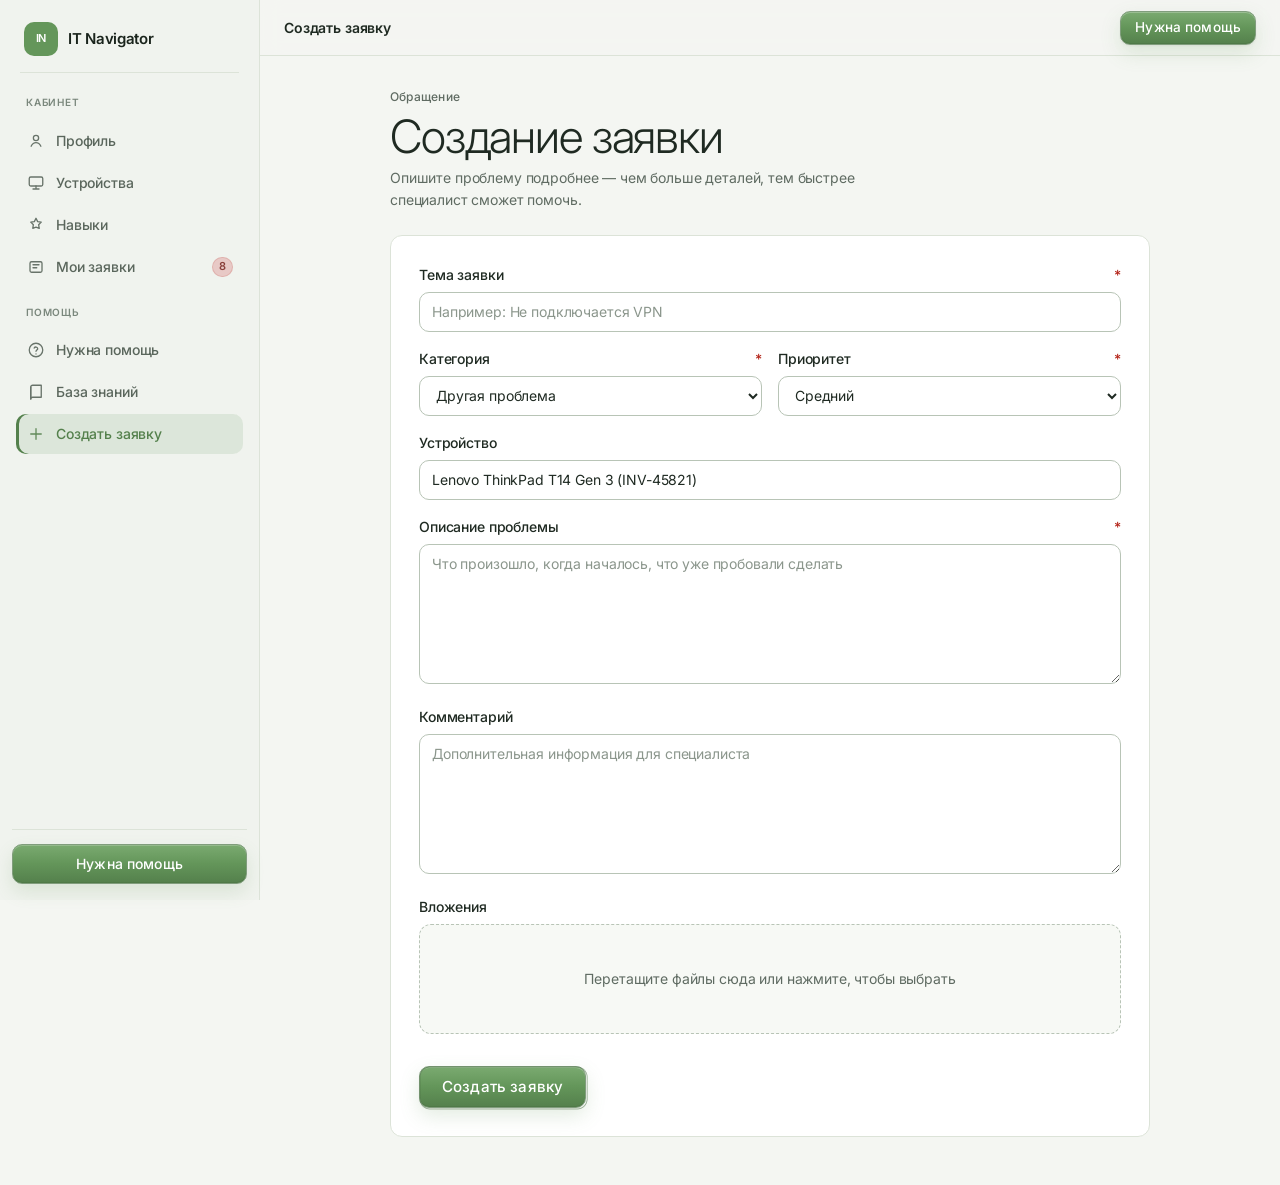
==== commit 17b92a94: "поправлены анимации" ====
--- a/pages/create-ticket.html
+++ b/pages/create-ticket.html
@@ -131,6 +131,7 @@
   <script src="../js/diagnostics.js"></script>
   <script src="../js/missions.js"></script>
   <script src="../js/specular-button.js"></script>
+  <script src="../js/magic-bento.js"></script>
   <script src="../js/app.js"></script>
 </body>
 </html>
--- a/css/variables.css
+++ b/css/variables.css
@@ -1,64 +1,64 @@
 /* ================================================================
-   IT Navigator — helpdesk palette (без фиолетового)
+   IT Navigator — мягкая зелёная палитра (ненасыщенная)
    ================================================================ */
 :root {
   color-scheme: light;
 
-  --bg: #f4f6f9;
-  --bg-elevated: #eef2f6;
+  --bg: #f4f6f2;
+  --bg-elevated: #eef2eb;
   --surface: #ffffff;
-  --surface-soft: #f7f9fc;
-  --surface-accent: #e8f1ff;
-  --surface-teal: #e6f7f5;
+  --surface-soft: #f7f9f5;
+  --surface-accent: #eef7e8;
+  --surface-teal: #e8f4ec;
 
-  --text: #152033;
-  --text-body: #3d4a5c;
-  --text-muted: #5f6b7c;
-  --text-frost: #2b3648;
+  --text: #1f2a22;
+  --text-body: #3d4a40;
+  --text-muted: #5f6b62;
+  --text-frost: #2b362e;
   --text-inverse: #ffffff;
-  --text-placeholder: #8b96a8;
+  --text-placeholder: #8b968c;
 
-  --border: #d9e1ec;
-  --border-strong: #c5cedb;
-  --border-elevated: #d9e1ec;
-  --border-input: #b8c4d6;
+  --border: #dce3d8;
+  --border-strong: #c5d0c0;
+  --border-elevated: #dce3d8;
+  --border-input: #b8c4b6;
 
-  --primary: #3b6ef0;
-  --primary-hover: #2f5cd6;
-  --primary-soft: #eef3ff;
-  --accent: #0d9488;
-  --accent-strong: #0b7f75;
+  --primary: #64965a;
+  --primary-hover: #54804c;
+  --primary-soft: #eef3eb;
+  --accent: #5c8f5a;
+  --accent-strong: #4d7a4c;
   --cta-gradient: none;
 
-  --teal: #0d9488;
-  --teal-hover: #0b7f75;
-  --teal-soft: #e6f7f5;
-  --graphite: #152033;
+  --teal: #5a8f6a;
+  --teal-hover: #4a7a58;
+  --teal-soft: #eaf2ec;
+  --graphite: #1f2a22;
 
-  --success: #0f7a4c;
-  --success-soft: #e6f7ef;
+  --success: #4a8650;
+  --success-soft: #eaf3ea;
   --warning: #a35c00;
   --warning-soft: #fff4de;
   --danger: #b42318;
   --danger-soft: #fdecea;
-  --info: #3b6ef0;
-  --info-soft: #eef3ff;
+  --info: #64965a;
+  --info-soft: #eef3eb;
 
-  /* Sidebar */
-  --sidebar-bg: #152033;
-  --sidebar-text: #a8b4c7;
-  --sidebar-text-active: #ffffff;
-  --sidebar-hover: rgba(255, 255, 255, 0.06);
-  --sidebar-active-bg: rgba(59, 110, 240, 0.16);
-  --sidebar-active: #7aa0ff;
-  --sidebar-section: #6b7a90;
-  --sidebar-border: rgba(255, 255, 255, 0.08);
+  /* Sidebar — светлый, как в референсе */
+  --sidebar-bg: #f0f3ee;
+  --sidebar-text: #5a665c;
+  --sidebar-text-active: #1a241c;
+  --sidebar-hover: rgba(100, 150, 90, 0.1);
+  --sidebar-active-bg: rgba(100, 150, 90, 0.14);
+  --sidebar-active: #54804c;
+  --sidebar-section: #7a877c;
+  --sidebar-border: #dce3d8;
 
-  --shadow-subtle: 0 0 0 1px rgba(21, 32, 51, 0.06), 0 1px 3px rgba(21, 32, 51, 0.06);
-  --shadow-subtle-2: 0 0 0 1px rgba(21, 32, 51, 0.08);
-  --shadow-sm: 0 4px 14px rgba(21, 32, 51, 0.08);
-  --shadow-md: 0 12px 28px rgba(21, 32, 51, 0.1);
-  --shadow-lg: 0 20px 48px rgba(21, 32, 51, 0.12);
+  --shadow-subtle: 0 0 0 1px rgba(31, 42, 34, 0.06), 0 1px 3px rgba(31, 42, 34, 0.05);
+  --shadow-subtle-2: 0 0 0 1px rgba(31, 42, 34, 0.08);
+  --shadow-sm: 0 4px 14px rgba(31, 42, 34, 0.07);
+  --shadow-md: 0 12px 28px rgba(31, 42, 34, 0.09);
+  --shadow-lg: 0 20px 48px rgba(31, 42, 34, 0.11);
   --shadow-cta: none;
   --inset-rim: none;
   --inset-nav: none;
@@ -70,7 +70,7 @@
   --radius-pill: 9999px;
   --radius-cards: 12px;
   --radius-inputs: 10px;
-  --radius-buttons: 9999px;
+  --radius-buttons: 12px;
 
   --container: 1200px;
   --header-h: 56px;
@@ -102,15 +102,14 @@
   --tracking: -0.01em;
   --tracking-display: -0.02em;
 
-  /* legacy aliases from Sequence tokens (mapped away from violet) */
   --color-violet-pulse: var(--primary);
   --color-indigo-ink: var(--primary);
   --color-lavender-wash: var(--primary-soft);
-  --color-iris-glow: #bcd0ff;
+  --color-iris-glow: #c5e6b5;
   --color-ledger-green: var(--success);
   --color-paper-white: var(--surface);
   --color-bone: var(--surface-soft);
-  --color-fog: #eef2f6;
+  --color-fog: #eef2eb;
   --color-silver: var(--border-strong);
   --color-marble: var(--warning-soft);
   --color-graphite: var(--text);
--- a/css/components.css
+++ b/css/components.css
@@ -252,8 +252,9 @@
 .specular-button--sm,
 .button--small {
   font-size: 0.85rem;
-  min-height: 32px;
+  min-height: 34px;
   padding: 7px 14px;
+  overflow: hidden;
 }
 
 .specular-button--md {
@@ -263,76 +264,76 @@
 }
 
 .button--primary {
-  --sb-tint: #3b6ef0;
+  --sb-tint: #64965a;
   --sb-tint-opacity: 1;
   --sb-text-color: #ffffff;
   --sb-blur: 0px;
-  --sb-border: color-mix(in srgb, #244fc7 78%, #ffffff 22%);
+  --sb-border: color-mix(in srgb, #4a7344 70%, #ffffff 30%);
   color: var(--sb-text-color);
   border-color: var(--sb-border);
   background:
-    linear-gradient(180deg, #5a86f5 0%, #3b6ef0 46%, #2f5cd6 100%);
+    linear-gradient(180deg, #7aaa70 0%, #64965a 48%, #54804c 100%);
+  box-shadow:
+    inset 0 1px 0 rgba(255, 255, 255, 0.24),
+    inset 0 -1px 0 rgba(50, 80, 45, 0.16),
+    0 1px 2px rgba(31, 42, 34, 0.05),
+    0 8px 20px rgba(100, 150, 90, 0.18);
+  --ripple-color: rgba(255, 255, 255, 0.28);
+}
+
+.button--primary:hover {
+  border-color: color-mix(in srgb, #3f643a 68%, #ffffff 32%);
+  background:
+    linear-gradient(180deg, #82b178 0%, #5c8c53 48%, #4a7344 100%);
   box-shadow:
     inset 0 1px 0 rgba(255, 255, 255, 0.28),
-    inset 0 -1px 0 rgba(20, 48, 140, 0.22),
-    0 1px 2px rgba(21, 32, 51, 0.08),
-    0 8px 20px rgba(59, 110, 240, 0.26);
-  --ripple-color: rgba(255, 255, 255, 0.28);
-}
-
-.button--primary:hover {
-  border-color: color-mix(in srgb, #1e45b8 70%, #ffffff 30%);
-  background:
-    linear-gradient(180deg, #6590f7 0%, #3565e8 48%, #2a54c8 100%);
-  box-shadow:
-    inset 0 1px 0 rgba(255, 255, 255, 0.32),
-    inset 0 -1px 0 rgba(20, 48, 140, 0.2),
-    0 1px 2px rgba(21, 32, 51, 0.08),
-    0 12px 26px rgba(59, 110, 240, 0.32);
+    inset 0 -1px 0 rgba(50, 80, 45, 0.14),
+    0 1px 2px rgba(31, 42, 34, 0.05),
+    0 12px 26px rgba(100, 150, 90, 0.22);
 }
 
 .button--teal {
-  --sb-tint: #3b6ef0;
+  --sb-tint: #5a8f6a;
   --sb-tint-opacity: 1;
   --sb-text-color: #ffffff;
-  --sb-border: color-mix(in srgb, #244fc7 78%, #ffffff 22%);
+  --sb-border: color-mix(in srgb, #3f6b4c 70%, #ffffff 30%);
   color: var(--sb-text-color);
   border-color: var(--sb-border);
   background:
-    linear-gradient(180deg, #5a86f5 0%, #3b6ef0 46%, #2f5cd6 100%);
+    linear-gradient(180deg, #6fa37e 0%, #5a8f6a 48%, #4a7a58 100%);
   box-shadow:
-    inset 0 1px 0 rgba(255, 255, 255, 0.28),
-    inset 0 -1px 0 rgba(20, 48, 140, 0.22),
-    0 1px 2px rgba(21, 32, 51, 0.08),
-    0 8px 20px rgba(59, 110, 240, 0.26);
+    inset 0 1px 0 rgba(255, 255, 255, 0.24),
+    inset 0 -1px 0 rgba(40, 70, 50, 0.16),
+    0 1px 2px rgba(31, 42, 34, 0.05),
+    0 8px 20px rgba(90, 143, 106, 0.18);
   --ripple-color: rgba(255, 255, 255, 0.28);
 }
 
 .button--teal:hover {
-  border-color: color-mix(in srgb, #1e45b8 70%, #ffffff 30%);
+  border-color: color-mix(in srgb, #355a42 68%, #ffffff 32%);
   background:
-    linear-gradient(180deg, #6590f7 0%, #3565e8 48%, #2a54c8 100%);
+    linear-gradient(180deg, #78ab86 0%, #528466 48%, #406a4e 100%);
 }
 
 .button--secondary {
   --sb-tint: #ffffff;
   --sb-tint-opacity: 1;
-  --sb-text-color: #152033;
+  --sb-text-color: #1f2a22;
   --sb-blur: 0px;
   --sb-border: var(--border-strong);
   color: var(--sb-text-color);
   border-color: var(--sb-border);
-  background: linear-gradient(180deg, #ffffff 0%, #f7f9fc 100%);
+  background: linear-gradient(180deg, #ffffff 0%, #f7f9f5 100%);
   box-shadow:
     inset 0 1px 0 rgba(255, 255, 255, 0.9),
-    0 1px 2px rgba(21, 32, 51, 0.04),
-    0 6px 16px rgba(21, 32, 51, 0.06);
+    0 1px 2px rgba(31, 42, 34, 0.04),
+    0 6px 16px rgba(31, 42, 34, 0.05);
   --ripple-color: color-mix(in srgb, var(--primary) 16%, transparent);
 }
 
 .button--secondary:hover {
   border-color: color-mix(in srgb, var(--primary) 35%, var(--border-strong));
-  background: linear-gradient(180deg, #ffffff 0%, #eef3ff 100%);
+  background: linear-gradient(180deg, #ffffff 0%, #eef7e8 100%);
 }
 
 .button--ghost {
@@ -357,31 +358,53 @@
 }
 
 .button--danger {
-  --sb-tint: #fdecea;
+  --sb-tint: #f7e9e8;
   --sb-tint-opacity: 1;
-  --sb-text-color: #b42318;
-  --sb-border: color-mix(in srgb, var(--danger) 22%, var(--border));
+  --sb-text-color: #9f2f28;
+  --sb-border: color-mix(in srgb, #c45b54 28%, var(--border));
   color: var(--sb-text-color);
-  border-color: var(--sb-border);
-  background: linear-gradient(180deg, #fff5f4 0%, #fdecea 100%);
+  border: 1px solid var(--sb-border);
+  border-radius: var(--sb-radius, 10px);
+  background: linear-gradient(180deg, #fff8f7 0%, #f7e9e8 100%);
   box-shadow:
-    inset 0 1px 0 rgba(255, 255, 255, 0.7),
-    0 1px 2px rgba(21, 32, 51, 0.04);
-  --ripple-color: color-mix(in srgb, var(--danger) 24%, transparent);
+    inset 0 1px 0 rgba(255, 255, 255, 0.85),
+    0 1px 2px rgba(31, 42, 34, 0.04);
+  --ripple-color: color-mix(in srgb, var(--danger) 20%, transparent);
+}
+
+.button--danger:hover {
+  border-color: color-mix(in srgb, #c45b54 40%, var(--border));
+  background: linear-gradient(180deg, #fff5f4 0%, #f3e0de 100%);
 }
 
 .button--success {
-  --sb-tint: #e6f7ef;
+  --sb-tint: #e8f3e6;
   --sb-tint-opacity: 1;
-  --sb-text-color: #0f7a4c;
-  --sb-border: color-mix(in srgb, var(--success) 22%, var(--border));
+  --sb-text-color: #2f6b38;
+  --sb-border: color-mix(in srgb, #5eb03e 28%, var(--border));
   color: var(--sb-text-color);
-  border-color: var(--sb-border);
-  background: linear-gradient(180deg, #f3fbf7 0%, #e6f7ef 100%);
+  border: 1px solid var(--sb-border);
+  border-radius: var(--sb-radius, 10px);
+  background: linear-gradient(180deg, #f5faf3 0%, #e8f3e6 100%);
   box-shadow:
-    inset 0 1px 0 rgba(255, 255, 255, 0.7),
-    0 1px 2px rgba(21, 32, 51, 0.04);
-  --ripple-color: color-mix(in srgb, var(--success) 22%, transparent);
+    inset 0 1px 0 rgba(255, 255, 255, 0.85),
+    0 1px 2px rgba(31, 42, 34, 0.04);
+  --ripple-color: color-mix(in srgb, var(--success) 20%, transparent);
+}
+
+.button--success:hover {
+  border-color: color-mix(in srgb, #5eb03e 40%, var(--border));
+  background: linear-gradient(180deg, #f2f9ef 0%, #dfeede 100%);
+}
+
+.rating-row .button,
+.cta-strip-actions .button {
+  overflow: hidden;
+}
+
+.rating-row .button--success,
+.rating-row .button--danger {
+  white-space: nowrap;
 }
 
 .button--block { width: 100%; }
@@ -389,9 +412,9 @@
 .app-sidebar__cta .button--primary,
 .app-sidebar__cta .button--teal {
   box-shadow:
-    inset 0 1px 0 rgba(255, 255, 255, 0.22),
-    inset 0 -1px 0 rgba(20, 48, 140, 0.18),
-    0 8px 18px rgba(59, 110, 240, 0.22);
+    inset 0 1px 0 rgba(255, 255, 255, 0.2),
+    inset 0 -1px 0 rgba(50, 80, 45, 0.14),
+    0 8px 18px rgba(100, 150, 90, 0.16);
 }
 
 /* --- Cards --- */
@@ -430,14 +453,14 @@
 
 .badge--new,
 .badge--accepted {
-  color: var(--info);
-  background: var(--info-soft);
-  border-color: color-mix(in srgb, var(--info) 22%, transparent);
+  color: #3f8a2c;
+  background: #e8f5e0;
+  border-color: color-mix(in srgb, #5eb03e 22%, transparent);
 }
 .badge--assigned {
-  color: var(--primary);
-  background: var(--primary-soft);
-  border-color: color-mix(in srgb, var(--primary) 22%, transparent);
+  color: #2f6b46;
+  background: #e0f0e6;
+  border-color: color-mix(in srgb, #4f9a6a 22%, transparent);
 }
 .badge--progress,
 .badge--diagnostics {
@@ -446,9 +469,9 @@
   border-color: color-mix(in srgb, var(--warning) 22%, transparent);
 }
 .badge--waiting {
-  color: #854d0e;
-  background: #fef3c7;
-  border-color: color-mix(in srgb, #ca8a04 28%, transparent);
+  color: #6b4f8f;
+  background: #f3eef8;
+  border-color: color-mix(in srgb, #8b6bb5 28%, transparent);
 }
 .badge--resolved,
 .badge--done {
@@ -457,9 +480,9 @@
   border-color: color-mix(in srgb, var(--success) 22%, transparent);
 }
 .badge--low {
-  color: var(--info);
-  background: var(--info-soft);
-  border-color: color-mix(in srgb, var(--info) 18%, transparent);
+  color: #3f8a2c;
+  background: #e8f5e0;
+  border-color: color-mix(in srgb, #5eb03e 18%, transparent);
 }
 .badge--medium {
   color: var(--warning);
@@ -477,7 +500,7 @@
   border-color: color-mix(in srgb, var(--danger) 22%, transparent);
 }
 .badge--teal {
-  color: var(--teal);
+  color: #2f6b46;
   background: var(--teal-soft);
   border-color: color-mix(in srgb, var(--teal) 22%, transparent);
 }
@@ -783,9 +806,484 @@
   margin-bottom: 16px;
 }
 
-.table-wrap { overflow-x: auto; }
-
-table {
+.table-wrap {
+  overflow-x: auto;
+  -webkit-overflow-scrolling: touch;
+  width: 100%;
+  max-width: 100%;
+}
+
+.tickets-table {
+  width: 100%;
+  max-width: 100%;
+  min-width: 0;
+  border-collapse: separate;
+  border-spacing: 0;
+  background: var(--surface);
+  border: 1px solid var(--border);
+  border-radius: var(--radius-md);
+  overflow: hidden;
+}
+
+.tickets-table th,
+.tickets-table td {
+  padding: 14px 16px;
+  text-align: left;
+  vertical-align: middle;
+  border-bottom: 1px solid var(--border);
+}
+
+.tickets-table th {
+  font-size: 12px;
+  font-weight: 600;
+  letter-spacing: 0.02em;
+  text-transform: uppercase;
+  color: var(--text-muted);
+  background: var(--surface-soft);
+  white-space: nowrap;
+}
+
+.tickets-table tbody tr {
+  cursor: pointer;
+  transition: background 140ms ease;
+}
+
+.tickets-table tbody tr:hover {
+  background: color-mix(in srgb, var(--primary-soft) 45%, var(--surface));
+}
+
+.tickets-table tbody tr:last-child td {
+  border-bottom: none;
+}
+
+.tickets-table tbody tr.is-overdue .ticket-date--due,
+.ticket-date--overdue {
+  color: #9f2f28;
+  font-weight: 600;
+}
+
+.ticket-date--updated {
+  color: var(--text-body);
+  font-weight: 400;
+}
+
+.ticket-due-stack {
+  display: flex;
+  flex-direction: column;
+  align-items: flex-start;
+  gap: 6px;
+  min-width: 0;
+}
+
+.ticket-overdue-mark {
+  display: inline-flex;
+  align-items: center;
+  margin: 0;
+  padding: 2px 8px;
+  border-radius: 999px;
+  background: #f3e0de;
+  color: #8a3f3a;
+  font-size: 11px;
+  font-weight: 600;
+  line-height: 1.2;
+  white-space: nowrap;
+}
+
+.tickets-row--accepted {
+  box-shadow: inset 3px 0 0 #64965a;
+}
+
+.tickets-row--assigned {
+  box-shadow: inset 3px 0 0 #5a8f6a;
+}
+
+.tickets-row--diagnostics {
+  box-shadow: inset 3px 0 0 var(--warning);
+}
+
+.tickets-row--waiting {
+  box-shadow: inset 3px 0 0 #8b6bb5;
+}
+
+.tickets-row--resolved {
+  box-shadow: inset 3px 0 0 var(--success);
+}
+
+.ticket-id-pill {
+  display: inline-flex;
+  align-items: center;
+  padding: 4px 10px;
+  border-radius: 8px;
+  font-family: var(--font-mono);
+  font-size: 12px;
+  font-weight: 600;
+  text-decoration: none;
+  white-space: nowrap;
+}
+
+.ticket-id-pill--accepted {
+  color: #3f8a2c;
+  background: #e8f5e0;
+}
+
+.ticket-id-pill--assigned {
+  color: #2f6b46;
+  background: #e0f0e6;
+}
+
+.ticket-id-pill--diagnostics {
+  color: #8a5200;
+  background: #fff4de;
+}
+
+.ticket-id-pill--waiting {
+  color: #6b4f8f;
+  background: #f3eef8;
+}
+
+.ticket-id-pill--resolved {
+  color: #2f6b38;
+  background: #e6f5e8;
+}
+
+.ticket-title-cell {
+  display: grid;
+  gap: 4px;
+  min-width: 0;
+}
+
+.ticket-title-cell strong {
+  font-size: 14px;
+  font-weight: 600;
+  color: var(--text);
+  word-break: break-word;
+}
+
+.ticket-title-cell span {
+  font-size: 12px;
+  color: var(--text-muted);
+}
+
+.ticket-date {
+  font-size: 13px;
+  color: var(--text-body);
+  line-height: 1.35;
+  white-space: normal;
+}
+
+.tickets-animated-list {
+  position: relative;
+  width: 100%;
+}
+
+.tickets-mobile {
+  display: none;
+}
+
+.tickets-scroll-list {
+  max-height: min(70vh, 640px);
+  overflow-y: auto;
+  padding: 16px;
+  scrollbar-width: thin;
+  scrollbar-color: color-mix(in srgb, var(--primary) 35%, var(--border-strong)) transparent;
+}
+
+.tickets-scroll-list:focus-visible {
+  outline: 2px solid color-mix(in srgb, var(--primary) 45%, transparent);
+  outline-offset: 2px;
+  border-radius: var(--radius-md);
+}
+
+.tickets-scroll-list::-webkit-scrollbar {
+  width: 8px;
+}
+
+.tickets-scroll-list::-webkit-scrollbar-track {
+  background: transparent;
+}
+
+.tickets-scroll-list::-webkit-scrollbar-thumb {
+  background: color-mix(in srgb, var(--primary) 30%, var(--border-strong));
+  border-radius: 4px;
+}
+
+.tickets-list-gradient {
+  position: absolute;
+  left: 0;
+  right: 0;
+  pointer-events: none;
+  transition: opacity 0.3s ease;
+  z-index: 2;
+}
+
+.tickets-list-gradient--top {
+  top: 0;
+  height: 50px;
+  opacity: 0;
+  background: linear-gradient(to bottom, var(--bg), transparent);
+}
+
+.tickets-list-gradient--bottom {
+  bottom: 0;
+  height: 100px;
+  opacity: 1;
+  background: linear-gradient(to top, var(--bg), transparent);
+}
+
+/* AnimatedList: scale 0.7 ↔ 1, opacity, 0.2s, reverse on leave */
+.animated-list-item {
+  opacity: 0;
+  transform: scale(0.7);
+  transform-origin: center center;
+  transition:
+    opacity 0.2s ease,
+    transform 0.2s ease,
+    background 0.15s ease,
+    box-shadow 0.15s ease;
+  will-change: opacity, transform;
+  margin-bottom: 1rem;
+  cursor: pointer;
+}
+
+.animated-list-item:last-child {
+  margin-bottom: 0;
+}
+
+.animated-list-item.is-inview {
+  opacity: 1;
+  transform: scale(1);
+}
+
+.tickets-grid-table {
+  width: 100%;
+  min-width: 1120px;
+}
+
+.tickets-desktop {
+  overflow-x: auto;
+  -webkit-overflow-scrolling: touch;
+}
+
+.tickets-grid-table__head,
+.tickets-grid-table__row {
+  display: grid;
+  align-items: center;
+  column-gap: 16px;
+  row-gap: 8px;
+  padding: 14px 16px 14px 18px;
+}
+
+.tickets-grid-table--user .tickets-grid-table__head,
+.tickets-grid-table--user .tickets-grid-table__row {
+  grid-template-columns:
+    9.75rem
+    minmax(12rem, 1.45fr)
+    12rem
+    7.25rem
+    minmax(8rem, 0.9fr)
+    minmax(9.75rem, 1fr)
+    minmax(9rem, 0.9fr);
+}
+
+.tickets-grid-table--admin .tickets-grid-table__head,
+.tickets-grid-table--admin .tickets-grid-table__row {
+  grid-template-columns:
+    9.75rem
+    minmax(12rem, 1.45fr)
+    12rem
+    7.25rem
+    minmax(8rem, 0.9fr)
+    minmax(9.75rem, 1fr)
+    6.5rem;
+}
+
+.tickets-grid-table__head {
+  position: sticky;
+  top: 0;
+  z-index: 1;
+  margin-bottom: 0.75rem;
+  border: 1px solid var(--border);
+  border-radius: var(--radius-md);
+  background: var(--surface-soft);
+}
+
+.tickets-grid-table__cell--head {
+  font-size: 12px;
+  font-weight: 600;
+  letter-spacing: 0.02em;
+  text-transform: uppercase;
+  color: var(--text-muted);
+  white-space: nowrap;
+}
+
+.tickets-grid-table__row {
+  border: 1px solid var(--border);
+  border-radius: 8px;
+  background: var(--surface);
+}
+
+.tickets-grid-table__row:hover,
+.tickets-grid-table__row.is-selected,
+.ticket-card.animated-list-item.is-selected {
+  background: color-mix(in srgb, var(--primary-soft) 70%, var(--surface));
+}
+
+.tickets-grid-table__cell {
+  min-width: 0;
+  font-size: 14px;
+  color: var(--text-body);
+  overflow: hidden;
+}
+
+.tickets-grid-table__cell .badge {
+  max-width: 100%;
+  overflow: hidden;
+  text-overflow: ellipsis;
+}
+
+.tickets-grid-table__cell--due {
+  overflow: visible;
+}
+
+@media (prefers-reduced-motion: reduce) {
+  .animated-list-item {
+    opacity: 1;
+    transform: none;
+    transition: none;
+    will-change: auto;
+  }
+}
+
+@media (max-width: 900px) {
+  .tickets-desktop {
+    display: none !important;
+  }
+
+  .tickets-mobile {
+    display: flex;
+    flex-direction: column;
+    gap: 0;
+    padding-bottom: 4px;
+  }
+
+  .tickets-mobile .animated-list-item {
+    transform-origin: center top;
+  }
+
+  .ticket-card {
+    display: grid;
+    gap: 10px;
+    padding: 14px 14px 14px 16px;
+    border: 1px solid color-mix(in srgb, var(--primary) 18%, var(--border));
+    border-radius: 8px;
+    background: color-mix(in srgb, var(--surface) 94%, var(--primary-soft));
+    box-shadow: none;
+    text-decoration: none;
+    color: inherit;
+    cursor: pointer;
+    overflow: visible;
+    transition:
+      border-color 140ms ease,
+      background 140ms ease,
+      opacity 0.2s ease,
+      transform 0.2s ease;
+  }
+
+  .ticket-card:hover,
+  .ticket-card:focus-visible {
+    border-color: color-mix(in srgb, var(--primary) 35%, var(--border));
+    background: color-mix(in srgb, var(--surface) 86%, var(--primary-soft));
+    outline: none;
+    box-shadow: none;
+  }
+
+  .ticket-card--accepted {
+    box-shadow: inset 3px 0 0 #64965a;
+  }
+
+  .ticket-card--assigned {
+    box-shadow: inset 3px 0 0 #5a8f6a;
+  }
+
+  .ticket-card--diagnostics {
+    box-shadow: inset 3px 0 0 var(--warning);
+  }
+
+  .ticket-card--waiting {
+    box-shadow: inset 3px 0 0 #8b6bb5;
+  }
+
+  .ticket-card--resolved {
+    box-shadow: inset 3px 0 0 var(--success);
+  }
+
+  .ticket-card__top {
+    display: flex;
+    flex-wrap: wrap;
+    align-items: center;
+    justify-content: space-between;
+    gap: 8px;
+  }
+
+  .ticket-card__title {
+    margin: 0;
+    font-size: 15px;
+    font-weight: 600;
+    color: var(--text);
+    line-height: 1.35;
+    word-break: break-word;
+  }
+
+  .ticket-card__meta {
+    display: grid;
+    gap: 8px;
+  }
+
+  .ticket-card__row {
+    display: grid;
+    grid-template-columns: 96px minmax(0, 1fr);
+    gap: 10px;
+    align-items: start;
+    font-size: 13px;
+  }
+
+  .ticket-card__label {
+    color: var(--text-muted);
+    font-size: 12px;
+    font-weight: 600;
+    padding-top: 2px;
+  }
+
+  .ticket-card__value {
+    color: var(--text-body);
+    min-width: 0;
+    word-break: break-word;
+  }
+
+  .ticket-card__value .badge {
+    max-width: 100%;
+  }
+
+  .ticket-card .ticket-due-stack {
+    gap: 6px;
+  }
+
+  .ticket-card .ticket-date {
+    white-space: normal;
+  }
+}
+
+@media (max-width: 900px) and (prefers-reduced-motion: no-preference) {
+  .tickets-mobile .animated-list-item {
+    transform: scale(0.85);
+  }
+
+  .tickets-mobile .animated-list-item.is-inview {
+    transform: scale(1);
+  }
+}
+
+table:not(.tickets-table) {
   width: 100%;
   border-collapse: collapse;
   min-width: 760px;
@@ -812,8 +1310,8 @@
   color: var(--text-body);
 }
 
-tbody tr:nth-child(even) { background: var(--color-fog); }
-tbody tr:hover { background: var(--color-lavender-wash); }
+table:not(.tickets-table) tbody tr:nth-child(even) { background: var(--color-fog); }
+table:not(.tickets-table) tbody tr:hover { background: var(--color-lavender-wash); }
 
 .ticket-id {
   font-family: var(--font-mono);
@@ -1059,6 +1557,7 @@
 .app-sidebar__link.is-active {
   background: var(--sidebar-active-bg);
   color: var(--sidebar-active);
+  box-shadow: inset 3px 0 0 var(--sidebar-active);
 }
 
 .app-sidebar__icon {
@@ -1093,11 +1592,12 @@
   height: 20px;
   padding: 0 6px;
   border-radius: 999px;
-  background: var(--danger);
-  color: #fff;
+  background: #e8c9c6;
+  color: #8a3f3a;
   font-size: 11px;
-  font-weight: 700;
+  font-weight: 600;
   line-height: 1;
+  border: 1px solid color-mix(in srgb, #c45b54 22%, transparent);
 }
 
 .app-sidebar__badge--warn {
@@ -1503,3 +2003,113 @@
     padding: 1.1rem 0.75rem 1rem;
   }
 }
+
+/* MagicBento — interactive tiles (no outer glow) */
+.magic-bento-card {
+  position: relative;
+  isolation: isolate;
+  --glow-x: 50%;
+  --glow-y: 50%;
+  --glow-intensity: 0;
+  --glow-radius: 260px;
+  --glow-color: 100, 150, 90;
+  transform-style: preserve-3d;
+  will-change: transform;
+}
+
+.magic-bento-card.category-tile,
+.magic-bento-card.skill-tile,
+.magic-bento-card.ticket-card {
+  background: color-mix(in srgb, var(--surface) 92%, var(--primary-soft));
+  border-color: color-mix(in srgb, var(--primary) 22%, var(--border));
+  box-shadow: none;
+}
+
+.magic-bento-card.category-tile:hover,
+.magic-bento-card.skill-tile:hover,
+.magic-bento-card.ticket-card:hover {
+  border-color: color-mix(in srgb, var(--primary) 42%, var(--border));
+  background: color-mix(in srgb, var(--surface) 82%, var(--primary-soft));
+  box-shadow: none;
+}
+
+.magic-bento-card.ticket-feed-item {
+  box-shadow: none;
+}
+
+.magic-bento-card.skill-tile {
+  overflow: visible;
+}
+
+.magic-bento-card.category-tile,
+.magic-bento-card.ticket-card {
+  overflow: hidden;
+}
+
+.magic-bento-card--border-glow::after {
+  content: "";
+  position: absolute;
+  inset: 0;
+  padding: 1.5px;
+  border-radius: inherit;
+  background: radial-gradient(
+    var(--glow-radius) circle at var(--glow-x) var(--glow-y),
+    rgba(var(--glow-color), calc(var(--glow-intensity) * 0.85)) 0%,
+    rgba(var(--glow-color), calc(var(--glow-intensity) * 0.35)) 28%,
+    transparent 58%
+  );
+  -webkit-mask:
+    linear-gradient(#fff 0 0) content-box,
+    linear-gradient(#fff 0 0);
+  -webkit-mask-composite: xor;
+  mask:
+    linear-gradient(#fff 0 0) content-box,
+    linear-gradient(#fff 0 0);
+  mask-composite: exclude;
+  pointer-events: none;
+  z-index: 2;
+  opacity: 1;
+  transition: opacity 0.25s ease;
+}
+
+.magic-bento-ripple {
+  position: absolute;
+  border-radius: 50%;
+  pointer-events: none;
+  z-index: 3;
+  background: radial-gradient(
+    circle,
+    rgba(var(--glow-color), 0.22) 0%,
+    rgba(var(--glow-color), 0.08) 40%,
+    transparent 70%
+  );
+  box-shadow: none;
+  filter: none;
+  animation: magic-bento-ripple 0.7s ease-out forwards;
+}
+
+@keyframes magic-bento-ripple {
+  from {
+    transform: scale(0);
+    opacity: 1;
+  }
+  to {
+    transform: scale(1);
+    opacity: 0;
+  }
+}
+
+@media (max-width: 768px), (prefers-reduced-motion: reduce) {
+  .magic-bento-card {
+    will-change: auto;
+    transform: none !important;
+  }
+
+  .magic-bento-card--border-glow::after {
+    display: none;
+  }
+
+  .magic-bento-ripple {
+    display: none;
+  }
+}
--- a/css/pages.css
+++ b/css/pages.css
@@ -20,14 +20,20 @@
   position: relative;
   padding: clamp(22px, 4vw, 36px);
   overflow: visible;
+  background:
+    linear-gradient(180deg, color-mix(in srgb, var(--primary-soft) 42%, var(--surface)) 0%, var(--surface) 38%);
+  border: 1px solid var(--border);
+  border-radius: var(--radius-lg);
+  box-shadow: var(--shadow-sm);
 }
 
 .employee-profile-card::before {
   content: "";
   position: absolute;
   inset: 0 auto 0 0;
-  width: 2px;
-  background: var(--primary);
+  width: 3px;
+  border-radius: var(--radius-lg) 0 0 var(--radius-lg);
+  background: linear-gradient(180deg, #7aaa70, var(--primary) 40%, #54804c);
 }
 
 .employee-profile-card h1 {
@@ -37,11 +43,12 @@
   font-weight: 600;
   letter-spacing: -0.02em;
   line-height: 1.15;
+  color: #121a14;
 }
 
 .employee-profile-card .lead {
   margin-top: 10px;
-  color: var(--text-muted);
+  color: #2c3a30;
   font-size: 1.02rem;
 }
 
@@ -269,11 +276,12 @@
   gap: 6px;
   padding: 14px 16px 14px 18px;
   border-radius: 0 var(--radius-md) var(--radius-md) 0;
-  background: var(--surface);
-  border: 1px solid var(--border);
+  background: color-mix(in srgb, var(--surface) 94%, var(--primary-soft));
+  border: 1px solid color-mix(in srgb, var(--primary) 18%, var(--border));
   border-left: 4px solid var(--border-strong);
   box-shadow: none;
-  transition: transform var(--transition), border-color var(--transition);
+  overflow: hidden;
+  transition: transform var(--transition), border-color var(--transition), background var(--transition);
 }
 
 .ticket-feed-item:hover {
@@ -281,13 +289,13 @@
 }
 
 .ticket-feed-item--accepted {
-  border-left-color: var(--info);
-  background: linear-gradient(90deg, var(--info-soft), var(--surface) 32%);
+  border-left-color: #64965a;
+  background: linear-gradient(90deg, #eef3eb, var(--surface) 32%);
 }
 
 .ticket-feed-item--assigned {
-  border-left-color: var(--primary);
-  background: linear-gradient(90deg, var(--primary-soft), var(--surface) 32%);
+  border-left-color: #5a8f6a;
+  background: linear-gradient(90deg, #eaf2ec, var(--surface) 32%);
 }
 
 .ticket-feed-item--diagnostics {
@@ -296,8 +304,8 @@
 }
 
 .ticket-feed-item--waiting {
-  border-left-color: #ca8a04;
-  background: linear-gradient(90deg, #fef3c7, var(--surface) 32%);
+  border-left-color: #8b6bb5;
+  background: linear-gradient(90deg, #f3eef8, var(--surface) 32%);
 }
 
 .ticket-feed-item--resolved {
@@ -500,16 +508,24 @@
   padding: 18px;
   text-align: left;
   border-radius: var(--radius-md);
-  border: 1px solid var(--border);
-  background: var(--surface);
+  border: 1px solid color-mix(in srgb, var(--primary) 18%, var(--border));
+  background: color-mix(in srgb, var(--surface) 94%, var(--primary-soft));
   box-shadow: none;
   color: var(--text);
-  transition: transform var(--transition), border-color var(--transition), box-shadow var(--transition);
+  transition: border-color var(--transition), background var(--transition);
 }
 
 .category-tile:hover {
   border-color: color-mix(in srgb, var(--primary) 40%, var(--border));
+  background: color-mix(in srgb, var(--surface) 86%, var(--primary-soft));
   box-shadow: none;
+}
+
+.category-tile:focus-visible,
+.category-tile.is-active {
+  border-color: color-mix(in srgb, var(--primary) 45%, var(--border));
+  background: color-mix(in srgb, var(--primary-soft) 70%, var(--surface));
+  box-shadow: 0 0 0 3px color-mix(in srgb, var(--primary) 18%, transparent);
 }
 
 .category-tile--wide {
@@ -783,6 +799,7 @@
   background:
     radial-gradient(circle at 0% 50%, color-mix(in srgb, var(--primary) 14%, transparent), transparent 42%),
     var(--surface);
+  overflow: hidden;
 }
 
 .cta-strip h2 {
@@ -799,6 +816,11 @@
   flex-wrap: wrap;
   gap: 10px;
   flex-shrink: 0;
+  align-items: center;
+}
+
+.cta-strip-actions .button {
+  overflow: hidden;
 }
 
 /* Skills page: compact horizontal rows + detail below */
@@ -811,17 +833,18 @@
   padding: 14px 16px;
   text-align: left;
   border-radius: var(--radius-cards);
-  border: 1px solid var(--border);
-  background: var(--surface);
+  border: 1px solid color-mix(in srgb, var(--primary) 18%, var(--border));
+  background: color-mix(in srgb, var(--surface) 94%, var(--primary-soft));
   color: var(--text);
   overflow: visible;
-  transition: border-color var(--transition), background var(--transition), box-shadow var(--transition);
+  transition: border-color var(--transition), background var(--transition);
 }
 
 .skill-tile:hover,
 .skill-tile.is-selected {
   border-color: color-mix(in srgb, var(--primary) 35%, var(--border));
-  box-shadow: var(--shadow-subtle-2);
+  background: color-mix(in srgb, var(--surface) 86%, var(--primary-soft));
+  box-shadow: none;
 }
 
 .skill-tile.is-selected {
@@ -1375,8 +1398,10 @@
 
 .rating-row {
   display: flex;
+  flex-wrap: wrap;
   gap: 8px;
-  margin-top: 12px;
+  margin-top: 14px;
+  align-items: center;
 }
 
 .detail-grid {
@@ -1480,6 +1505,13 @@
   .ticket-detail-layout,
   .filter-bar {
     grid-template-columns: 1fr;
+  }
+
+  .ticket-table-block,
+  .ticket-feed-block {
+    min-width: 0;
+    max-width: 100%;
+    overflow: visible;
   }
 
   .category-tile--wide {
